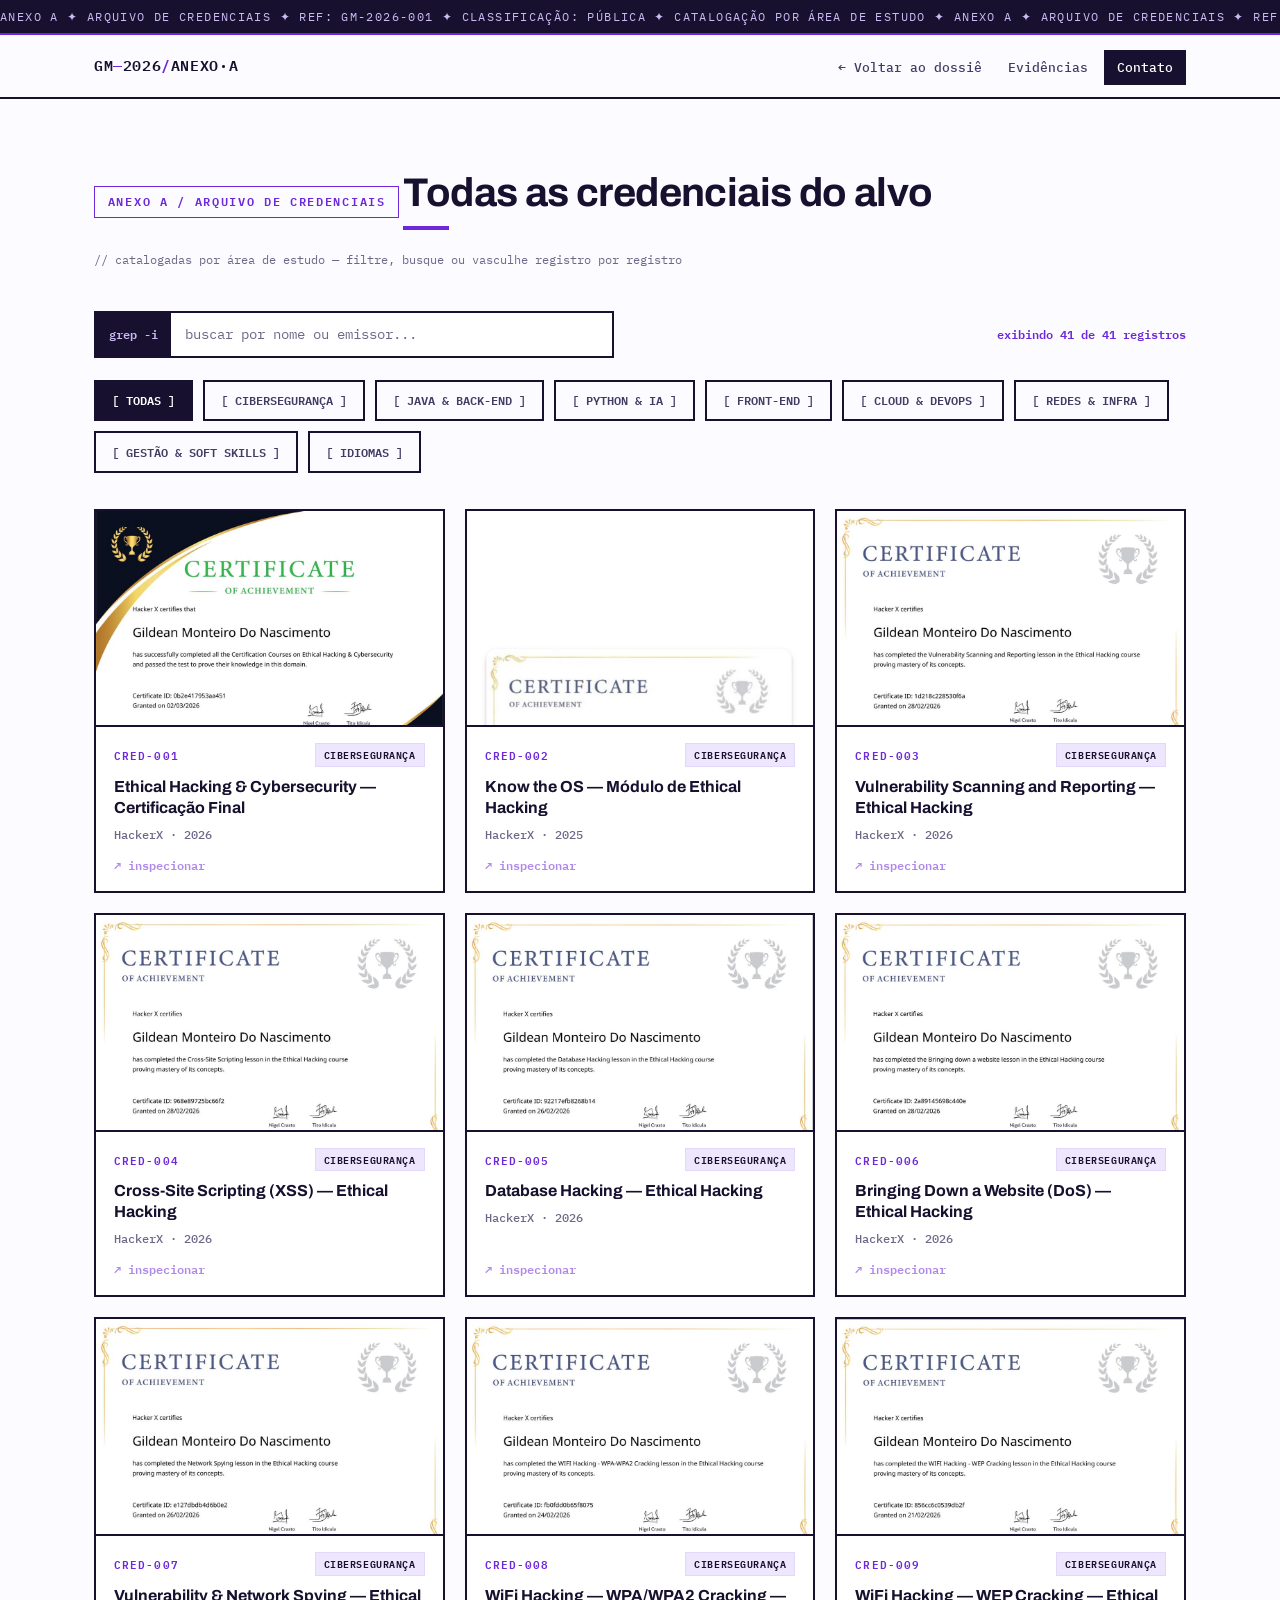
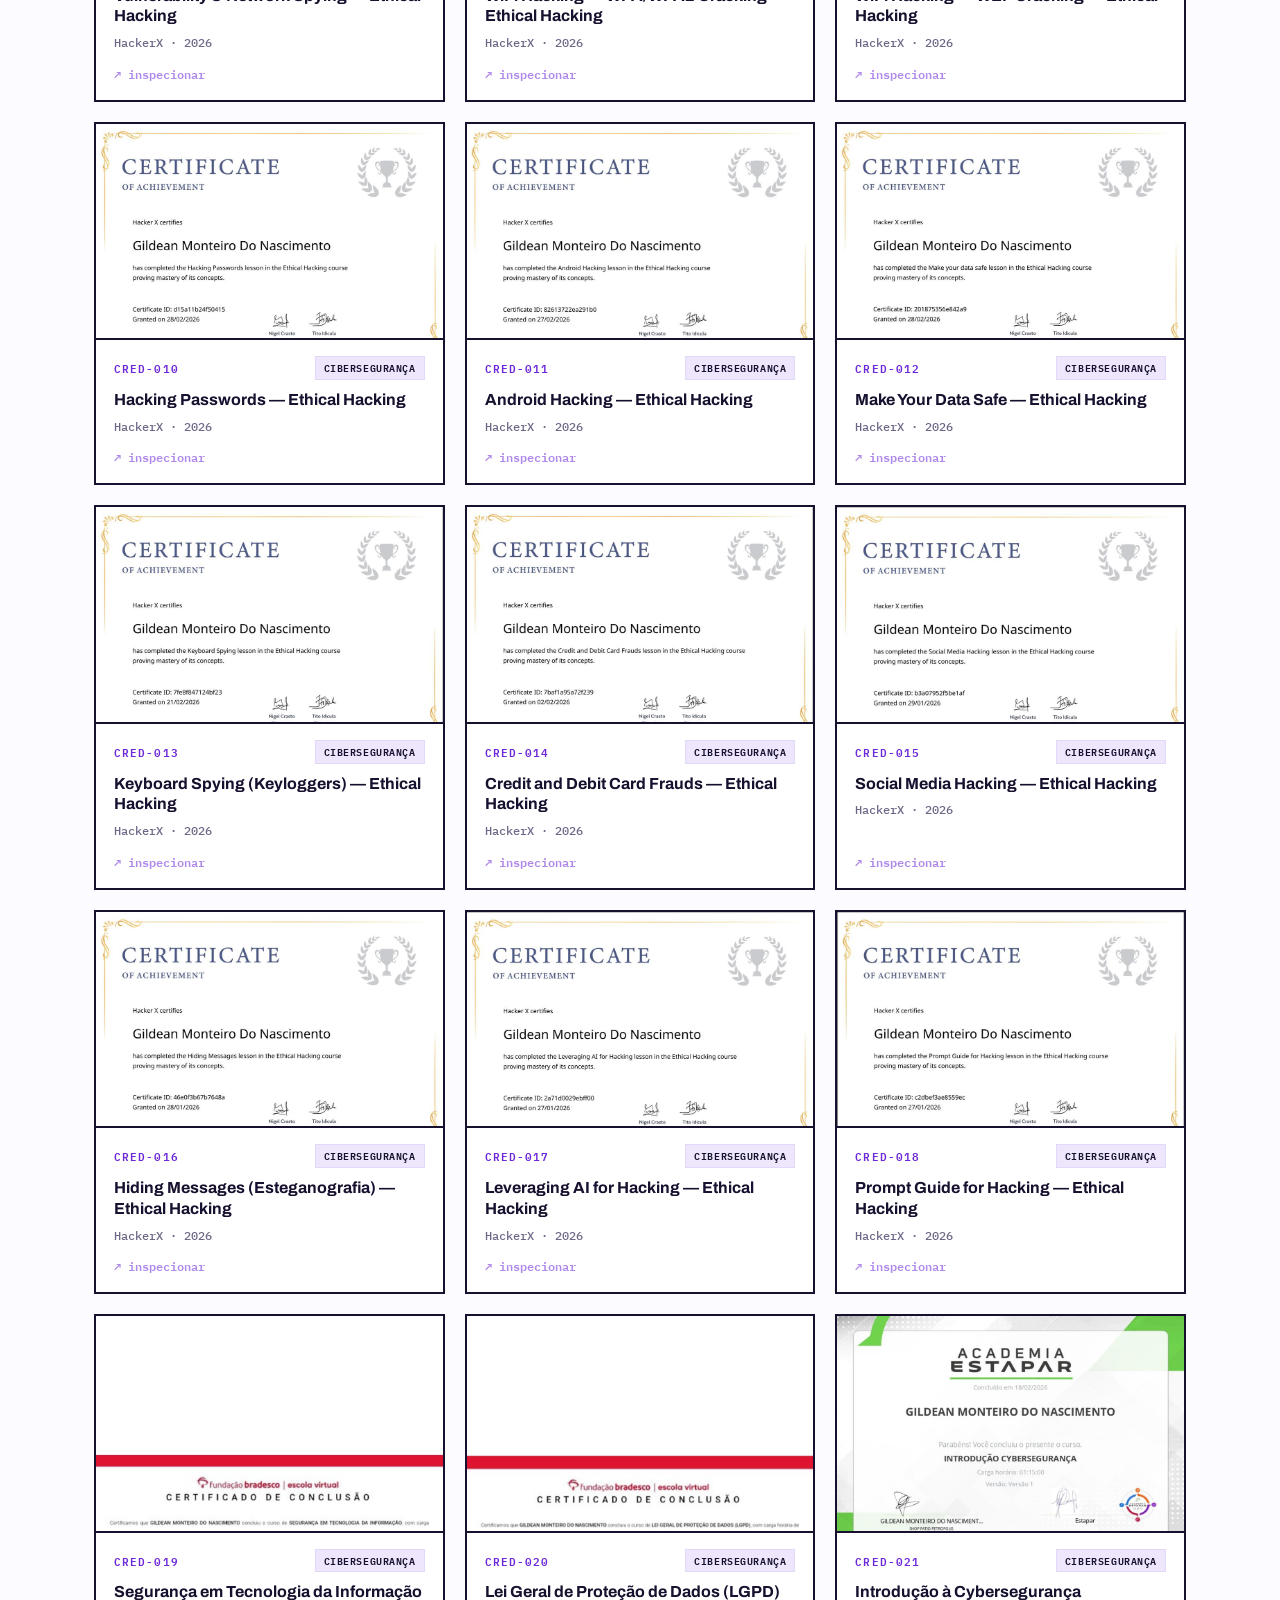
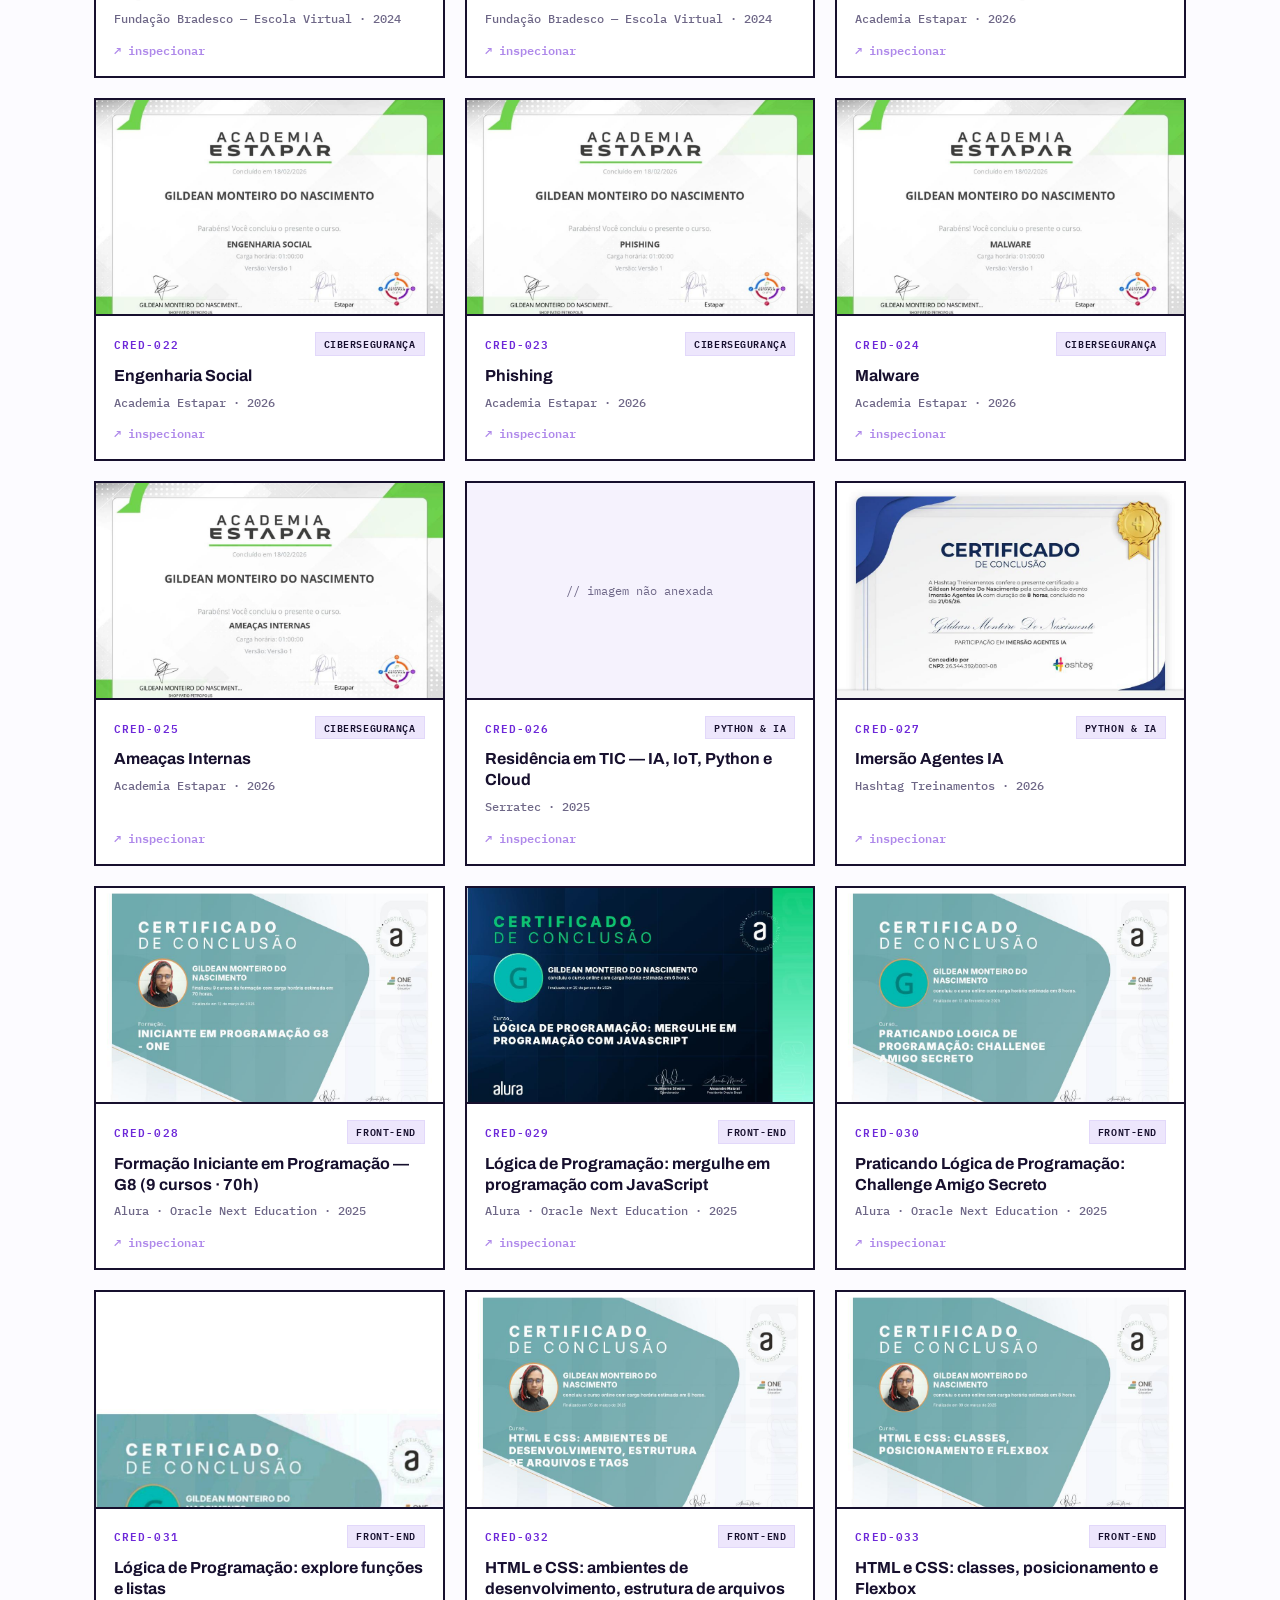
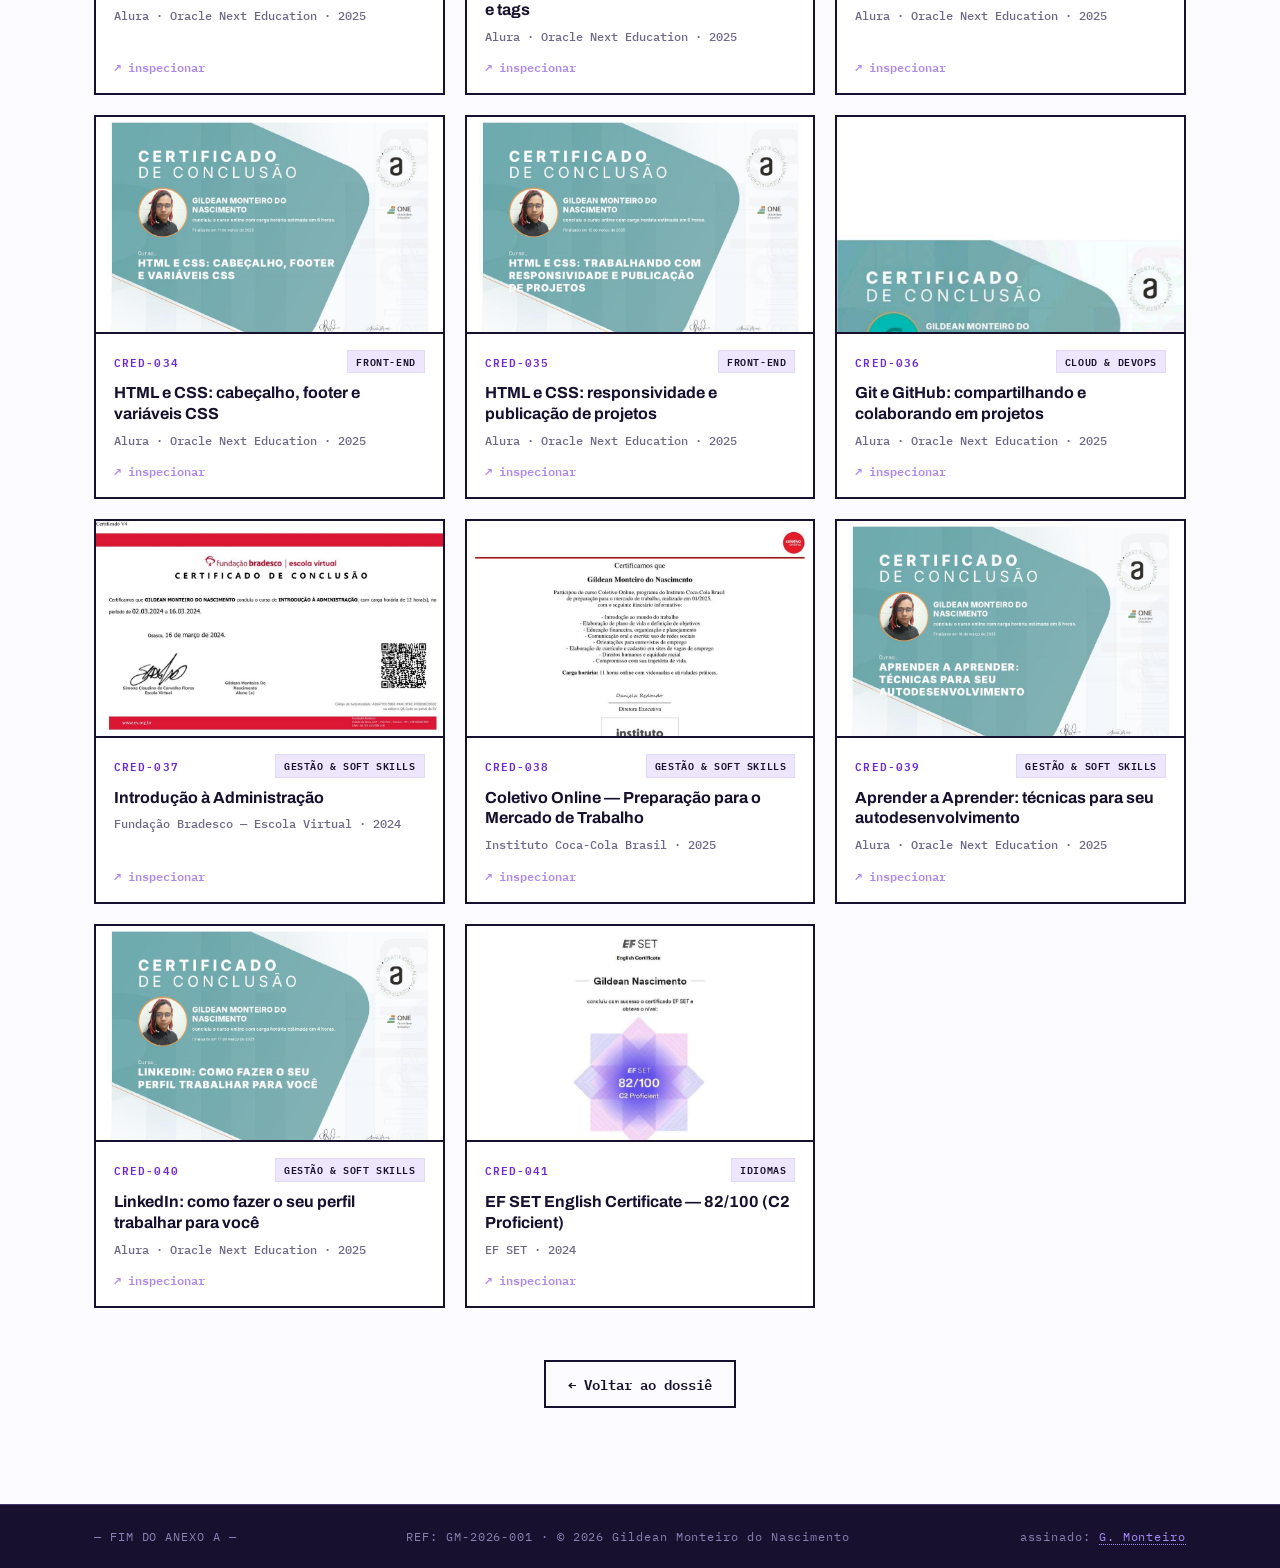
==== certificados.html @ 72737ec8 "feat: +16 certificados HackerX de Ethical Hacking com imagens" ====
<!DOCTYPE html>
<html lang="pt-BR">
<head>
<meta charset="UTF-8">
<meta name="viewport" content="width=device-width, initial-scale=1.0">
<title>Arquivo de Credenciais — Anexo A · Gildean Monteiro</title>
<meta name="description" content="Anexo A do dossiê GM-2026: arquivo completo de certificados de Gildean Monteiro, catalogados por área — Cibersegurança, Java, Python & IA, Front-end, Cloud e mais.">
<link rel="icon" href="data:image/svg+xml,%3Csvg xmlns='http://www.w3.org/2000/svg' viewBox='0 0 32 32'%3E%3Crect width='32' height='32' fill='%236D28D9'/%3E%3Ctext x='16' y='23' font-family='monospace' font-size='19' font-weight='bold' fill='white' text-anchor='middle'%3EG%3C/text%3E%3C/svg%3E">
<link rel="preconnect" href="https://fonts.googleapis.com">
<link rel="preconnect" href="https://fonts.gstatic.com" crossorigin>
<link href="https://fonts.googleapis.com/css2?family=Archivo+Black&family=Archivo:wght@500;600;700&family=IBM+Plex+Mono:wght@400;500;600&family=IBM+Plex+Sans:wght@400;500;600&display=swap" rel="stylesheet">
<link rel="stylesheet" href="css/styles.css">
</head>
<body>

<!-- faixa de classificação -->
<div class="faixa" aria-hidden="true">
  <div class="faixa-trilho">
    <span class="faixa-bloco">ANEXO A ✦ ARQUIVO DE CREDENCIAIS ✦ REF: GM-2026-001 ✦ CLASSIFICAÇÃO: PÚBLICA ✦ CATALOGAÇÃO POR ÁREA DE ESTUDO ✦&nbsp;</span>
    <span class="faixa-bloco">ANEXO A ✦ ARQUIVO DE CREDENCIAIS ✦ REF: GM-2026-001 ✦ CLASSIFICAÇÃO: PÚBLICA ✦ CATALOGAÇÃO POR ÁREA DE ESTUDO ✦&nbsp;</span>
  </div>
</div>

<!-- ============ NAV ============ -->
<nav class="nav">
  <div class="nav-inner">
    <a href="index.html" class="logo scramble-hover">GM<span>—</span>2026<span>/</span>ANEXO·A</a>
    <button class="hamburger" id="hamburger" aria-label="Abrir menu" aria-expanded="false">
      <span></span><span></span><span></span>
    </button>
    <ul class="nav-links" id="navLinks">
      <li><a href="index.html">← Voltar ao dossiê</a></li>
      <li><a href="index.html#evidencias">Evidências</a></li>
      <li><a href="index.html#contato" class="nav-cta">Contato</a></li>
    </ul>
  </div>
</nav>

<!-- ============ ANEXO A — ARQUIVO DE CREDENCIAIS ============ -->
<section class="arquivo" id="arquivo">
  <div class="container">
    <p class="secao-tag reveal">ANEXO A / ARQUIVO DE CREDENCIAIS</p>
    <h2 class="titulo reveal">Todas as credenciais do alvo</h2>
    <p class="cred-nota reveal">// catalogadas por área de estudo — filtre, busque ou vasculhe registro por registro</p>

    <div class="arquivo-toolbar reveal">
      <label class="busca" for="busca">
        <span>grep&nbsp;-i</span>
        <input id="busca" type="search" placeholder="buscar por nome ou emissor..." autocomplete="off">
      </label>
      <span class="arquivo-contagem" id="contagem">carregando registros…</span>
    </div>

    <div class="filtros filtros-areas reveal" id="filtrosArea" role="group" aria-label="Filtrar credenciais por área">
      <button class="farea ativa" data-area="todas">[ TODAS ]</button>
      <button class="farea" data-area="ciber">[ CIBERSEGURANÇA ]</button>
      <button class="farea" data-area="java">[ JAVA &amp; BACK-END ]</button>
      <button class="farea" data-area="python-ia">[ PYTHON &amp; IA ]</button>
      <button class="farea" data-area="front">[ FRONT-END ]</button>
      <button class="farea" data-area="cloud">[ CLOUD &amp; DEVOPS ]</button>
      <button class="farea" data-area="redes">[ REDES &amp; INFRA ]</button>
      <button class="farea" data-area="gestao">[ GESTÃO &amp; SOFT SKILLS ]</button>
      <button class="farea" data-area="idiomas">[ IDIOMAS ]</button>
    </div>

    <div class="acred-grid" id="arquivoGrid" aria-live="polite"></div>
    <p class="arquivo-vazio" id="arquivoVazio" hidden>// nenhum registro encontrado — ajuste o filtro ou a busca</p>
    <noscript><p class="arquivo-vazio">O arquivo de credenciais precisa de JavaScript habilitado para ser exibido. As credenciais em destaque estão na <a href="index.html#credenciais">página principal do dossiê</a>.</p></noscript>

    <div class="arquivo-rodape reveal">
      <a class="btn btn-troca" href="index.html#credenciais">
        <span class="rotulos"><span>← Voltar ao dossiê</span><span>fechar anexo A</span></span>
      </a>
    </div>
  </div>
</section>

<!-- ============ MODAL DE INSPEÇÃO ============ -->
<dialog id="modalCred" class="modal-cred" aria-labelledby="modalTitulo">
  <div class="modal-topo">
    <span><span id="modalNum">CRED-000</span> · <span id="modalArea">ÁREA</span></span>
    <button id="modalFechar" class="modal-fechar" aria-label="Fechar inspeção">[ X ]</button>
  </div>
  <div class="modal-img" id="modalImgWrap">
    <img id="modalImg" alt="" hidden>
    <p id="modalSemImg" class="modal-sem-img" hidden>// imagem original ainda não anexada ao dossiê</p>
  </div>
  <div class="modal-info">
    <h3 id="modalTitulo"></h3>
    <p class="modal-meta" id="modalMeta"></p>
    <p class="modal-detalhes" id="modalDetalhes"></p>
    <a id="modalLink" class="modal-verificar" href="#" target="_blank" rel="noopener" hidden>↗ verificar autenticidade na fonte</a>
  </div>
</dialog>

<!-- ============ FOOTER ============ -->
<footer>
  <div class="footer-inner">
    <span>— FIM DO ANEXO A —</span>
    <span>REF: GM-2026-001 · © 2026 Gildean Monteiro do Nascimento</span>
    <span>assinado: <a href="https://github.com/Everett-gi" target="_blank" rel="noopener">G. Monteiro</a></span>
  </div>
</footer>

<script src="js/main.js"></script>
<script src="js/certificados.js"></script>
</body>
</html>
---- css/styles.css ----
/* ============================================================
   DOSSIÊ GM-2026 — identidade visual (v2, com micro-interações)
   conceito: relatório de reconhecimento impresso
   paleta: papel branco + tinta roxa
   ============================================================ */

:root{
  --papel:#FCFBFF;
  --papel-2:#F5F2FD;
  --tinta:#17102E;          /* roxo-tinta quase preto */
  --texto:#443B63;
  --texto-suave:#6E6787;
  --roxo:#6D28D9;
  --roxo-vivo:#7C3AED;
  --roxo-claro:#A78BFA;
  --lilas:#EDE6FC;          /* marca-texto */
  --lilas-2:#E2D8FA;
  --verde:#16A34A;
  --borda:2px solid var(--tinta);
  --sombra:6px 6px 0 var(--roxo);
  --display:'Archivo Black',sans-serif;
  --titulo:'Archivo',sans-serif;
  --corpo:'IBM Plex Sans',sans-serif;
  --mono:'IBM Plex Mono',monospace;
}

*{margin:0;padding:0;box-sizing:border-box}
html{scroll-behavior:smooth}
@media (prefers-reduced-motion:reduce){
  html{scroll-behavior:auto}
  *,*::before,*::after{animation-duration:.001s!important;transition-duration:.001s!important}
}
body{
  background:var(--papel);
  color:var(--texto);
  font-family:var(--corpo);
  font-size:17px;
  line-height:1.65;
  -webkit-font-smoothing:antialiased;
}
::selection{background:var(--roxo);color:#fff}
a{color:var(--roxo);text-decoration:none}
h1,h2,h3{color:var(--tinta);line-height:1.12}
.container{max-width:1140px;margin:0 auto;padding:0 24px}
:focus-visible{outline:3px solid var(--roxo-vivo);outline-offset:3px}

/* somente leitores de tela */
.sr-only{
  position:absolute;width:1px;height:1px;
  padding:0;margin:-1px;overflow:hidden;
  clip:rect(0,0,0,0);white-space:nowrap;border:0;
}

/* cursor piscante (máquina de escrever e afins) */
@keyframes piscar{50%{opacity:0}}
.caret{
  display:inline-block;width:10px;height:1.05em;
  background:var(--roxo);margin-left:4px;
  vertical-align:text-bottom;
  animation:piscar 1s steps(1) infinite;
}

/* ---------- faixa de classificação (marquee) ---------- */
.faixa{
  background:var(--tinta);
  color:#CBBBF5;
  font-family:var(--mono);
  font-size:.72rem;
  letter-spacing:.12em;
  overflow:hidden;
  padding:7px 0;
  border-bottom:2px solid var(--roxo);
}
.faixa-trilho{display:flex;width:max-content;animation:rolar 32s linear infinite}
.faixa:hover .faixa-trilho{animation-play-state:paused}
.faixa-bloco{white-space:nowrap}
@keyframes rolar{to{transform:translateX(-50%)}}
@media (prefers-reduced-motion:reduce){.faixa-trilho{animation:none}}

/* ---------- nav ---------- */
.nav{
  position:sticky;top:0;z-index:50;
  background:rgba(252,251,255,.92);
  backdrop-filter:blur(10px);
  border-bottom:var(--borda);
}
.nav-inner{
  max-width:1140px;margin:0 auto;padding:0 24px;
  display:flex;align-items:center;justify-content:space-between;
  height:62px;
}
.logo{
  font-family:var(--mono);font-weight:600;font-size:.95rem;
  color:var(--tinta);letter-spacing:.04em;
}
.logo span{color:var(--roxo)}
.nav-links{display:flex;gap:4px;list-style:none;align-items:center}
.nav-links a{
  font-family:var(--mono);font-size:.8rem;font-weight:500;
  color:var(--texto);padding:.45rem .7rem;
  transition:background .15s,color .15s;
}
.nav-links a:hover{background:var(--lilas);color:var(--tinta)}
.nav-cta{
  background:var(--tinta);color:#fff!important;
  border:2px solid var(--tinta);
}
.nav-cta:hover{background:var(--roxo)!important;border-color:var(--roxo)}
.hamburger{
  display:none;background:none;border:2px solid var(--tinta);cursor:pointer;
  width:42px;height:42px;
}
.hamburger span{display:block;width:20px;height:2px;background:var(--tinta);margin:4px auto;transition:.25s}
.hamburger.aberto span:nth-child(1){transform:translateY(6px) rotate(45deg)}
.hamburger.aberto span:nth-child(2){opacity:0}
.hamburger.aberto span:nth-child(3){transform:translateY(-6px) rotate(-45deg)}
@media(max-width:900px){
  .hamburger{display:block}
  .nav-links{
    position:absolute;top:62px;left:0;right:0;
    background:var(--papel);
    flex-direction:column;gap:0;align-items:stretch;
    border-bottom:var(--borda);
    display:none;
  }
  .nav-links.aberto{display:flex}
  .nav-links a{display:block;padding:15px 24px;border-top:1px solid var(--lilas-2)}
  .nav-cta{border:none;margin:0}
}

/* ---------- dispositivos de seção ---------- */
.secao-tag{
  font-family:var(--mono);font-size:.75rem;font-weight:600;
  letter-spacing:.14em;color:var(--roxo);
  display:inline-block;
  border:1.5px solid var(--roxo);
  padding:.3rem .8rem;
  margin-bottom:1.4rem;
}
.titulo{
  font-family:var(--titulo);font-weight:700;
  font-size:clamp(1.8rem,3.6vw,2.5rem);
  letter-spacing:-.015em;
  margin-bottom:2.4rem;
  position:relative;
  padding-bottom:14px;
  display:inline-block;
}
.titulo::after{
  content:"";position:absolute;left:0;bottom:0;
  height:4px;width:46px;background:var(--roxo);
  transition:width .35s ease;
}
.titulo:hover::after{width:100%}
section{padding:92px 0}

/* marca-texto do analista */
.marca{
  background:linear-gradient(transparent 52%, var(--lilas) 52%);
  font-weight:600;color:var(--tinta);
  padding:0 2px;
}

/* pontilhado de ficha (dotted leaders) */
.pontos{
  flex:1;
  border-bottom:2px dotted var(--roxo-claro);
  margin:0 10px;
  transform:translateY(-5px);
  min-width:20px;
}

/* ---------- botões (com troca de rótulo no hover) ---------- */
.btn{
  display:inline-flex;align-items:center;gap:.5rem;
  font-family:var(--mono);font-weight:600;font-size:.88rem;
  padding:.8rem 1.4rem;
  border:var(--borda);
  color:var(--tinta);background:var(--papel);
  transition:transform .15s, box-shadow .15s, background .15s, color .15s;
}
.btn:hover{transform:translate(-3px,-3px);box-shadow:var(--sombra)}
.btn:active{transform:translate(0,0);box-shadow:none}
.btn-cheio{background:var(--tinta);color:#fff}
.btn-cheio:hover{background:var(--roxo);border-color:var(--roxo)}
.btn-troca .rotulos{
  display:flex;flex-direction:column;
  height:1.3em;overflow:hidden;
}
.rotulos span{
  display:block;line-height:1.3em;
  white-space:nowrap;text-align:center;
  transition:transform .28s cubic-bezier(.4,0,.2,1);
}
.btn-troca:hover .rotulos span,
.btn-troca:focus-visible .rotulos span{transform:translateY(-1.3em)}

/* ---------- SEÇÃO 01 · perfil ---------- */
.perfil{padding:84px 0 100px;position:relative;overflow:hidden}
.perfil::after{
  content:"GM-2026-001";
  position:absolute;right:-30px;bottom:-46px;
  font-family:var(--display);
  font-size:clamp(5rem,14vw,11rem);
  color:var(--lilas);
  letter-spacing:-.04em;
  pointer-events:none;
  user-select:none;
  z-index:0;
}
.perfil-grid{
  display:grid;grid-template-columns:1.08fr .92fr;gap:64px;
  align-items:center;position:relative;z-index:1;
}
.nome{
  font-family:var(--display);
  font-size:clamp(2.6rem,6.4vw,4.6rem);
  letter-spacing:-.01em;
  line-height:.98;
  margin-bottom:1.1rem;
}
.nome .scramble{color:var(--tinta)}
.nome .scramble:last-child{
  color:var(--papel);
  -webkit-text-stroke:2px var(--roxo);
  text-stroke:2px var(--roxo);
}
.funcao{
  font-family:var(--mono);font-size:.95rem;font-weight:500;
  color:var(--roxo);margin-bottom:1.5rem;letter-spacing:.02em;
  min-height:1.6em;
}
.tese{max-width:52ch;margin-bottom:2.2rem;font-size:1.05rem}
.perfil-acoes{display:flex;flex-wrap:wrap;gap:14px}

/* ficha do alvo */
.ficha-wrap{position:relative}
.ficha{
  background:#fff;
  border:var(--borda);
  box-shadow:var(--sombra);
}
.ficha-topo{
  font-family:var(--mono);font-size:.7rem;font-weight:600;
  letter-spacing:.12em;color:#fff;
  background:var(--tinta);
  padding:10px 18px;
}
.ficha-corpo{padding:22px 22px 14px;display:grid;gap:11px}
.meta{display:flex;align-items:baseline;font-size:.88rem}
.meta dt{
  font-family:var(--mono);font-size:.72rem;font-weight:600;
  letter-spacing:.08em;color:var(--texto-suave);
  white-space:nowrap;
}
.meta dd{color:var(--tinta);font-weight:500;text-align:right}
.meta dd::after{
  content:attr(data-extra);
  font-family:var(--mono);font-size:.72rem;font-weight:600;
  color:var(--roxo);
  opacity:0;transition:opacity .25s;
}
.meta:hover dd::after{opacity:1}
.status-ativo{color:var(--verde)!important;display:inline-flex;align-items:center;gap:.45rem}
.status-ativo i{
  width:9px;height:9px;border-radius:50%;background:var(--verde);
  box-shadow:0 0 0 0 rgba(22,163,74,.5);
  animation:pulso 2s infinite;
}
@keyframes pulso{
  0%{box-shadow:0 0 0 0 rgba(22,163,74,.5)}
  70%{box-shadow:0 0 0 8px rgba(22,163,74,0)}
  100%{box-shadow:0 0 0 0 rgba(22,163,74,0)}
}
.ficha-rodape{
  font-family:var(--mono);font-size:.7rem;color:var(--texto-suave);
  padding:0 22px 16px;
}

/* tarja de redação */
.redacao{
  font-family:var(--mono);font-size:.8rem;
  background:var(--tinta);color:var(--tinta);
  border:none;cursor:pointer;
  padding:.1rem .35rem;
  letter-spacing:-.06em;
  transition:background .2s,color .2s;
}
.redacao:hover{background:var(--roxo)}
.redacao.revelada{
  background:var(--lilas);color:var(--tinta);
  letter-spacing:0;font-weight:600;
}

/* carimbo (com entrada de "carimbada") */
.carimbo{
  position:absolute;top:-34px;right:-14px;z-index:2;
  transform:rotate(-8deg);
  border:3px solid var(--roxo);
  outline:2px solid var(--roxo);
  outline-offset:3px;
  color:var(--roxo);
  padding:.55rem 1.1rem .45rem;
  text-align:center;
  background:rgba(252,251,255,.7);
  mix-blend-mode:multiply;
  pointer-events:none;
  animation:carimbada .45s cubic-bezier(.2,1.6,.4,1) 1.6s backwards;
}
@keyframes carimbada{
  from{transform:rotate(-8deg) scale(2.4);opacity:0}
  to{transform:rotate(-8deg) scale(1);opacity:1}
}
.carimbo span{
  font-family:var(--display);font-size:1.05rem;letter-spacing:.06em;display:block;
}
.carimbo small{
  font-family:var(--mono);font-size:.6rem;letter-spacing:.14em;font-weight:600;
}
@media(max-width:980px){
  .perfil-grid{grid-template-columns:1fr;gap:56px}
  .ficha-wrap{max-width:560px}
  .carimbo{right:6px}
}

/* ---------- SEÇÃO 02 · resumo ---------- */
.resumo{background:var(--papel-2);border-top:var(--borda);border-bottom:var(--borda)}
.resumo-grid{display:grid;grid-template-columns:1.15fr .85fr;gap:64px;align-items:start}
.resumo-texto p{margin-bottom:1.15rem}
.veredito{
  font-family:var(--mono);font-weight:600;font-size:.85rem;
  letter-spacing:.1em;color:var(--roxo);
  border-left:4px solid var(--roxo);
  padding-left:14px;
  margin-top:1.6rem;
}
.indicadores{display:grid;grid-template-columns:1fr 1fr;gap:0;border:var(--borda);box-shadow:var(--sombra);background:#fff}
.indicador{
  padding:26px 22px;
  border-right:1.5px solid var(--lilas-2);
  border-bottom:1.5px solid var(--lilas-2);
  transition:background .2s;
}
.indicador:hover{background:var(--lilas)}
.indicador:nth-child(2n){border-right:none}
.indicador:nth-child(n+3){border-bottom:none}
.indicador b{
  font-family:var(--display);font-size:2.1rem;color:var(--roxo);
  display:block;line-height:1;margin-bottom:.5rem;
  font-variant-numeric:tabular-nums;
}
.indicador span{font-size:.82rem;color:var(--texto-suave);line-height:1.5;display:block}
@media(max-width:900px){.resumo-grid{grid-template-columns:1fr;gap:44px}}

/* ---------- SEÇÃO 03 · capacidades (tabela + equalizador) ---------- */
.tabela-cap{border:var(--borda);background:#fff;box-shadow:var(--sombra)}
.cap-linha{
  display:grid;
  grid-template-columns:92px 210px 1fr 130px;
  gap:18px;align-items:center;
  padding:18px 22px;
  border-top:1.5px solid var(--lilas-2);
  transition:background .15s;
}
.cap-linha:hover{background:var(--lilas)}
.cap-cabecalho{
  border-top:none;
  background:var(--tinta);
  font-family:var(--mono);font-size:.7rem;font-weight:600;
  letter-spacing:.12em;color:#CBBBF5;
  padding:12px 22px;
}
.cap-cabecalho:hover{background:var(--tinta)}
.cap-id{font-family:var(--mono);font-size:.78rem;font-weight:600;color:var(--roxo)}
.cap-linha:hover .cap-id::after{
  content:" ▮";
  animation:piscar .7s steps(1) infinite;
}
.cap-nome{font-family:var(--titulo);font-weight:700;color:var(--tinta);font-size:1rem}
.cap-det{font-size:.87rem;color:var(--texto-suave);line-height:1.5}
.cap-nivel{display:flex;gap:4px;justify-content:flex-end}
.cap-nivel i{width:16px;height:9px;background:var(--lilas-2);transform-origin:center}
.cap-nivel i.on{background:var(--roxo)}
/* efeito equalizador: as barras acesas dançam quando a linha recebe hover */
.cap-linha:hover .cap-nivel i.on{animation:sinal .75s ease-in-out infinite}
.cap-linha:hover .cap-nivel i:nth-child(1){animation-delay:0s}
.cap-linha:hover .cap-nivel i:nth-child(2){animation-delay:.09s}
.cap-linha:hover .cap-nivel i:nth-child(3){animation-delay:.18s}
.cap-linha:hover .cap-nivel i:nth-child(4){animation-delay:.27s}
.cap-linha:hover .cap-nivel i:nth-child(5){animation-delay:.36s}
@keyframes sinal{
  0%,100%{transform:scaleY(1)}
  50%{transform:scaleY(2);background:var(--roxo-vivo)}
}
@media(max-width:860px){
  .cap-linha{grid-template-columns:1fr;gap:8px;padding:18px 20px}
  .cap-cabecalho{display:none}
  .cap-nivel{justify-content:flex-start;margin-top:2px}
}

/* ---------- SEÇÃO 05 · evidências ---------- */
.evidencias{background:var(--papel-2);border-top:var(--borda);border-bottom:var(--borda)}
.ev-grid{display:grid;grid-template-columns:repeat(2,1fr);gap:28px}
.ev{
  background:#fff;
  border:var(--borda);
  display:flex;flex-direction:column;
  position:relative;
  transition:transform .15s, box-shadow .15s;
}
.ev:hover{transform:translate(-3px,-3px);box-shadow:var(--sombra)}
.ev-topo{
  display:flex;align-items:center;justify-content:space-between;gap:12px;
  background:var(--tinta);color:#CBBBF5;
  font-family:var(--mono);font-size:.72rem;font-weight:500;
  letter-spacing:.06em;
  padding:10px 18px;
}
/* selo que "carimba" o card no hover */
.ev-selo{
  position:absolute;top:54px;right:16px;z-index:2;
  font-family:var(--mono);font-size:.68rem;font-weight:600;letter-spacing:.14em;
  color:var(--roxo);border:2px solid var(--roxo);
  padding:.28rem .6rem;
  background:rgba(252,251,255,.75);
  mix-blend-mode:multiply;
  transform:rotate(6deg) scale(1.9);opacity:0;
  transition:transform .22s cubic-bezier(.2,1.6,.4,1), opacity .18s;
  pointer-events:none;
}
.ev:hover .ev-selo{transform:rotate(6deg) scale(1);opacity:1}
.tag{
  font-family:var(--mono);font-size:.62rem;font-weight:600;letter-spacing:.08em;
  padding:.2rem .55rem;white-space:nowrap;
}
.tag-prod{background:var(--verde);color:#fff}
.tag-dev{background:#EAB308;color:var(--tinta)}
.tag-plan{background:var(--roxo-claro);color:var(--tinta)}
.tag-done{background:var(--lilas-2);color:var(--tinta)}
.ev-corpo{padding:24px 24px 26px;display:flex;flex-direction:column;flex:1}
.ev h3{font-family:var(--titulo);font-weight:700;font-size:1.18rem;margin-bottom:.6rem}
.ev p{font-size:.91rem;color:var(--texto-suave);line-height:1.6;flex:1}
.ev-stack{
  list-style:none;display:flex;flex-wrap:wrap;gap:7px;
  margin:16px 0 18px;
}
.ev-stack li{
  font-family:var(--mono);font-size:.7rem;font-weight:500;
  border:1.5px solid var(--lilas-2);color:var(--texto);
  padding:.22rem .55rem;
  transition:border-color .15s, background .15s;
}
.ev-stack li:hover{border-color:var(--roxo);background:var(--lilas)}
.ev-links{display:flex;gap:18px;flex-wrap:wrap}
.ev-links a{
  font-family:var(--mono);font-size:.83rem;font-weight:600;
  border-bottom:2px solid var(--roxo);
  padding-bottom:1px;
}
.ev-links a:hover{background:var(--lilas)}
.ev-links .privado{
  font-family:var(--mono);font-size:.78rem;color:var(--texto-suave);
}
@media(max-width:820px){.ev-grid{grid-template-columns:1fr}}

/* ---------- SEÇÃO 04 · credenciais ---------- */
.cred-nota{
  font-family:var(--mono);font-size:.78rem;color:var(--texto-suave);
  margin:-1.2rem 0 2.6rem;display:block;
}
.cred-grid{
  display:grid;
  grid-template-columns:repeat(auto-fill,minmax(300px,1fr));
  gap:26px;
}
.cred{
  background:#fff;
  border:var(--borda);
  padding:24px 24px 20px;
  position:relative;overflow:hidden;
  display:flex;flex-direction:column;
  transition:transform .15s, box-shadow .15s;
}
.cred:hover{transform:translate(-3px,-3px);box-shadow:var(--sombra)}
/* brilho "holográfico" que varre o card no hover */
.cred::after{
  content:"";
  position:absolute;top:0;left:-80%;
  width:45%;height:100%;
  background:linear-gradient(105deg,transparent,rgba(124,58,237,.15),transparent);
  transform:skewX(-18deg);
  transition:left .55s ease;
  pointer-events:none;
}
.cred:hover::after{left:135%}
.cred-cabecalho{
  display:flex;align-items:center;gap:10px;
  font-family:var(--mono);font-size:.7rem;font-weight:600;
  letter-spacing:.12em;color:var(--roxo);
  margin-bottom:14px;
}
/* selo circular que gira ao inspecionar */
.cred-selo{
  position:absolute;top:16px;right:16px;
  width:46px;height:46px;border-radius:50%;
  border:2.5px solid var(--roxo);
  outline:1.5px solid var(--roxo);
  outline-offset:3px;
  display:flex;align-items:center;justify-content:center;
  font-family:var(--display);font-size:1.15rem;color:var(--roxo);
  background:rgba(252,251,255,.8);
  mix-blend-mode:multiply;
  transition:transform .6s cubic-bezier(.4,0,.2,1);
}
.cred:hover .cred-selo{transform:rotate(360deg)}
.cred h3{
  font-family:var(--titulo);font-weight:700;font-size:1.15rem;
  margin-bottom:.2rem;padding-right:60px;
}
.cred-emissor{
  font-family:var(--mono);font-size:.8rem;font-weight:600;
  color:var(--texto-suave);margin-bottom:.8rem;
}
.cred-desc{font-size:.89rem;color:var(--texto-suave);line-height:1.55;flex:1}
.cred-rodape{
  display:flex;justify-content:space-between;align-items:center;
  gap:12px;flex-wrap:wrap;
  margin-top:18px;padding-top:14px;
  border-top:1.5px dashed var(--lilas-2);
}
.cred-data{font-family:var(--mono);font-size:.74rem;font-weight:600;color:var(--roxo)}
.cred-rodape a{
  font-family:var(--mono);font-size:.8rem;font-weight:600;
  border-bottom:2px solid var(--roxo);padding-bottom:1px;
}
.cred-rodape a:hover{background:var(--lilas)}
/* slot vazio: próxima credencial */
.cred-slot{
  border-style:dashed;
  background:transparent;
  align-items:center;justify-content:center;text-align:center;
  min-height:240px;gap:8px;
}
.cred-slot:hover{transform:none;box-shadow:none}
.cred-slot::after{display:none}
.cred-slot .cred-cabecalho{color:var(--texto-suave)}
.cred-aguarde{font-family:var(--mono);font-size:.88rem;color:var(--texto)}
.cred-slot-sub{font-family:var(--mono);font-size:.72rem;color:var(--texto-suave)}
.cred-slot-btn{margin-top:14px}

/* ---------- SEÇÃO 06 · registro de atividade ---------- */
.filtros{display:flex;gap:14px;margin-bottom:44px;flex-wrap:wrap}
.filtro{
  font-family:var(--mono);font-weight:600;font-size:.85rem;
  padding:.65rem 1.2rem;cursor:pointer;
  background:var(--papel);border:var(--borda);color:var(--texto);
  transition:.15s;
}
.filtro:hover{background:var(--lilas)}
.filtro.ativa{background:var(--tinta);color:#fff}
.log{display:none}
.log.ativa{display:block}
.log-item{
  display:grid;grid-template-columns:200px 1fr;gap:28px;
  padding:26px 0;
  border-top:1.5px solid var(--lilas-2);
  transition:background .15s;
}
.log-item:hover{background:rgba(237,230,252,.4)}
.log-item:first-child{border-top:var(--borda)}
.log-item:last-child{border-bottom:var(--borda)}
/* data que vira duração no hover */
.log-data{
  font-family:var(--mono);font-size:.8rem;font-weight:600;
  color:var(--roxo);padding-top:3px;
  height:1.6em;overflow:hidden;
}
.log-data span{
  display:block;line-height:1.6em;white-space:nowrap;
  transition:transform .28s cubic-bezier(.4,0,.2,1);
}
.log-data span:last-child{color:var(--texto-suave);font-weight:500}
.log-item:hover .log-data span{transform:translateY(-1.6em)}
.log-info h3{font-family:var(--titulo);font-weight:700;font-size:1.08rem;margin-bottom:.4rem}
.log-info h3 em{font-style:normal;font-weight:500;color:var(--texto-suave);font-size:.9rem}
.log-info p{font-size:.91rem;color:var(--texto-suave)}
@media(max-width:720px){
  .log-item{grid-template-columns:1fr;gap:8px}
}

/* ---------- SEÇÃO 07 · contato ---------- */
.contato{
  background:var(--tinta);
  color:#B9ACDD;
}
.contato .secao-tag{color:var(--roxo-claro);border-color:var(--roxo-claro)}
.contato .titulo{color:#fff}
.contato .titulo::after{background:var(--roxo-claro)}
.contato-grid{display:grid;grid-template-columns:1fr 1.05fr;gap:64px;align-items:start}
.contato-txt{margin-bottom:2rem;max-width:44ch}
.btn-whats{
  background:var(--verde);color:#fff;border-color:var(--verde);
}
.btn-whats:hover{background:#15803D;border-color:#15803D;box-shadow:6px 6px 0 rgba(255,255,255,.25)}
.canais{list-style:none;display:grid;gap:4px;padding-top:12px}
.canais a{
  display:flex;align-items:baseline;
  font-size:.95rem;color:#EDE6FC;
  padding:16px 4px;
  border-bottom:1.5px dashed rgba(167,139,250,.35);
  transition:background .15s,padding .15s;
}
.canais a::after{
  content:"↗";
  margin-left:12px;color:var(--roxo-claro);
  opacity:0;transform:translateX(-6px);
  transition:opacity .2s,transform .2s;
}
.canais a:hover{background:rgba(124,58,237,.18);padding-left:12px}
.canais a:hover::after{opacity:1;transform:none}
.canais b{
  font-family:var(--mono);font-size:.72rem;font-weight:600;
  letter-spacing:.12em;color:var(--roxo-claro);
}
.canais .pontos{border-color:rgba(167,139,250,.4)}

/* ---------- PÁGINA ANEXO A · arquivo de credenciais ---------- */
.arquivo{padding:72px 0 96px;min-height:60vh}
.arquivo-toolbar{
  display:flex;align-items:center;justify-content:space-between;
  gap:18px;flex-wrap:wrap;
  margin-bottom:22px;
}
.busca{
  display:flex;align-items:center;gap:0;
  border:var(--borda);background:#fff;
  flex:1;min-width:260px;max-width:520px;
}
.busca span{
  font-family:var(--mono);font-size:.78rem;font-weight:600;
  color:#CBBBF5;background:var(--tinta);
  padding:.68rem .8rem;white-space:nowrap;
}
.busca input{
  font-family:var(--mono);font-size:.85rem;color:var(--tinta);
  border:none;outline:none;background:transparent;
  flex:1;padding:.68rem .9rem;min-width:0;
}
.busca input::placeholder{color:var(--texto-suave)}
.busca:focus-within{box-shadow:4px 4px 0 var(--roxo)}
.arquivo-contagem{
  font-family:var(--mono);font-size:.76rem;font-weight:600;
  color:var(--roxo);white-space:nowrap;
}
.filtros-areas{gap:10px;margin-bottom:36px}
.farea{
  font-family:var(--mono);font-weight:600;font-size:.78rem;
  padding:.55rem 1rem;cursor:pointer;
  background:var(--papel);border:var(--borda);color:var(--texto);
  transition:.15s;
}
.farea:hover{background:var(--lilas)}
.farea.ativa{background:var(--tinta);color:#fff}
.acred-grid{
  display:grid;
  grid-template-columns:repeat(auto-fill,minmax(262px,1fr));
  gap:20px;
}
.acred{
  background:#fff;border:var(--borda);
  padding:0;
  position:relative;overflow:hidden;
  display:flex;flex-direction:column;
  cursor:pointer;
  transition:transform .15s, box-shadow .15s;
  animation:surgir .38s ease both;
}
/* miniatura do certificado original */
.acred-thumb{
  aspect-ratio:16/10;
  overflow:hidden;
  border-bottom:2px solid var(--tinta);
  background:var(--papel-2);
  margin:0;
}
.acred-thumb img{
  width:100%;height:100%;
  object-fit:cover;object-position:top center;
  transition:transform .35s ease;
  display:block;
}
.acred:hover .acred-thumb img{transform:scale(1.05)}
.acred-thumb.sem-img{
  display:flex;align-items:center;justify-content:center;
  font-family:var(--mono);font-size:.74rem;color:var(--texto-suave);
}
.acred-corpo{
  padding:16px 18px;
  display:flex;flex-direction:column;gap:6px;flex:1;
}
.acred-ver{
  font-family:var(--mono);font-size:.72rem;font-weight:600;
  color:var(--roxo);margin-top:6px;
  opacity:.55;transition:opacity .15s;
  align-self:flex-start;
}
.acred:hover .acred-ver,
.acred:focus-visible .acred-ver{opacity:1}
@keyframes surgir{
  from{opacity:0;transform:translateY(14px)}
  to{opacity:1;transform:none}
}
.acred:hover{transform:translate(-3px,-3px);box-shadow:var(--sombra)}
.acred::after{
  content:"";position:absolute;top:0;left:-80%;
  width:45%;height:100%;
  background:linear-gradient(105deg,transparent,rgba(124,58,237,.14),transparent);
  transform:skewX(-18deg);
  transition:left .5s ease;pointer-events:none;
}
.acred:hover::after{left:135%}
.acred-topo{
  display:flex;align-items:center;justify-content:space-between;gap:8px;
  margin-bottom:4px;
}
.acred-num{
  font-family:var(--mono);font-size:.68rem;font-weight:600;
  letter-spacing:.1em;color:var(--roxo);
}
.acred-area{
  font-family:var(--mono);font-size:.6rem;font-weight:600;letter-spacing:.06em;
  background:var(--lilas);color:var(--tinta);
  border:1.5px solid var(--lilas-2);
  padding:.18rem .5rem;white-space:nowrap;
}
.acred h3{
  font-family:var(--titulo);font-weight:700;font-size:1rem;
  line-height:1.3;
}
.acred-emissor{
  font-family:var(--mono);font-size:.74rem;font-weight:500;
  color:var(--texto-suave);flex:1;
}
.acred-link{
  font-family:var(--mono);font-size:.76rem;font-weight:600;
  border-bottom:2px solid var(--roxo);padding-bottom:1px;
  align-self:flex-start;margin-top:4px;
}
.acred-link:hover{background:var(--lilas)}
.arquivo-vazio{
  font-family:var(--mono);font-size:.85rem;color:var(--texto-suave);
  border:2px dashed var(--lilas-2);
  padding:34px 22px;text-align:center;
  margin-top:8px;
}
.arquivo-vazio a{border-bottom:2px solid var(--roxo)}
.arquivo-rodape{margin-top:52px;display:flex;justify-content:center}
@media(max-width:640px){
  .arquivo-toolbar{flex-direction:column;align-items:stretch}
  .arquivo-contagem{text-align:right}
}

/* ---------- modal de inspeção do certificado ---------- */
.modal-cred{
  border:var(--borda);
  box-shadow:10px 10px 0 var(--roxo);
  padding:0;
  width:min(820px,94vw);
  background:var(--papel);
  color:var(--texto);
}
.modal-cred::backdrop{
  background:rgba(23,16,46,.6);
  backdrop-filter:blur(3px);
}
.modal-cred[open]{animation:surgir .22s ease}
.modal-topo{
  display:flex;align-items:center;justify-content:space-between;gap:12px;
  background:var(--tinta);color:#CBBBF5;
  font-family:var(--mono);font-size:.74rem;font-weight:600;
  letter-spacing:.1em;
  padding:10px 12px 10px 18px;
}
.modal-fechar{
  font-family:var(--mono);font-size:.78rem;font-weight:700;
  background:none;border:1.5px solid #CBBBF5;color:#CBBBF5;
  padding:.3rem .6rem;cursor:pointer;
  transition:.15s;
}
.modal-fechar:hover{background:var(--roxo);border-color:var(--roxo);color:#fff}
.modal-img{
  background:var(--papel-2);
  border-bottom:2px solid var(--tinta);
  display:flex;align-items:center;justify-content:center;
  min-height:120px;max-height:58vh;overflow:auto;
}
.modal-img img{
  max-width:100%;max-height:58vh;
  object-fit:contain;display:block;
}
.modal-sem-img{
  font-family:var(--mono);font-size:.8rem;color:var(--texto-suave);
  padding:40px 20px;
}
.modal-info{padding:22px 26px 26px}
.modal-info h3{
  font-family:var(--titulo);font-weight:700;font-size:1.25rem;
  margin-bottom:.4rem;
}
.modal-meta{
  font-family:var(--mono);font-size:.78rem;font-weight:600;
  color:var(--roxo);margin-bottom:1rem;
}
.modal-detalhes{font-size:.94rem;line-height:1.65}
.modal-verificar{
  display:inline-block;margin-top:16px;
  font-family:var(--mono);font-size:.83rem;font-weight:600;
  border-bottom:2px solid var(--roxo);padding-bottom:1px;
}
.modal-verificar:hover{background:var(--lilas)}

/* ---------- footer ---------- */
footer{
  background:var(--tinta);
  border-top:1.5px solid rgba(167,139,250,.3);
  padding:22px 0;
}
.footer-inner{
  max-width:1140px;margin:0 auto;padding:0 24px;
  display:flex;justify-content:space-between;align-items:center;gap:14px;flex-wrap:wrap;
  font-family:var(--mono);font-size:.72rem;letter-spacing:.08em;
  color:#8B80B3;
}
.footer-inner a{color:var(--roxo-claro);border-bottom:1px dotted var(--roxo-claro)}

/* ---------- reveal on scroll ---------- */
.reveal{opacity:0;transform:translateY(18px);transition:opacity .55s ease, transform .55s ease}
.reveal.visivel{opacity:1;transform:none}
@media (prefers-reduced-motion:reduce){.reveal{opacity:1;transform:none}}
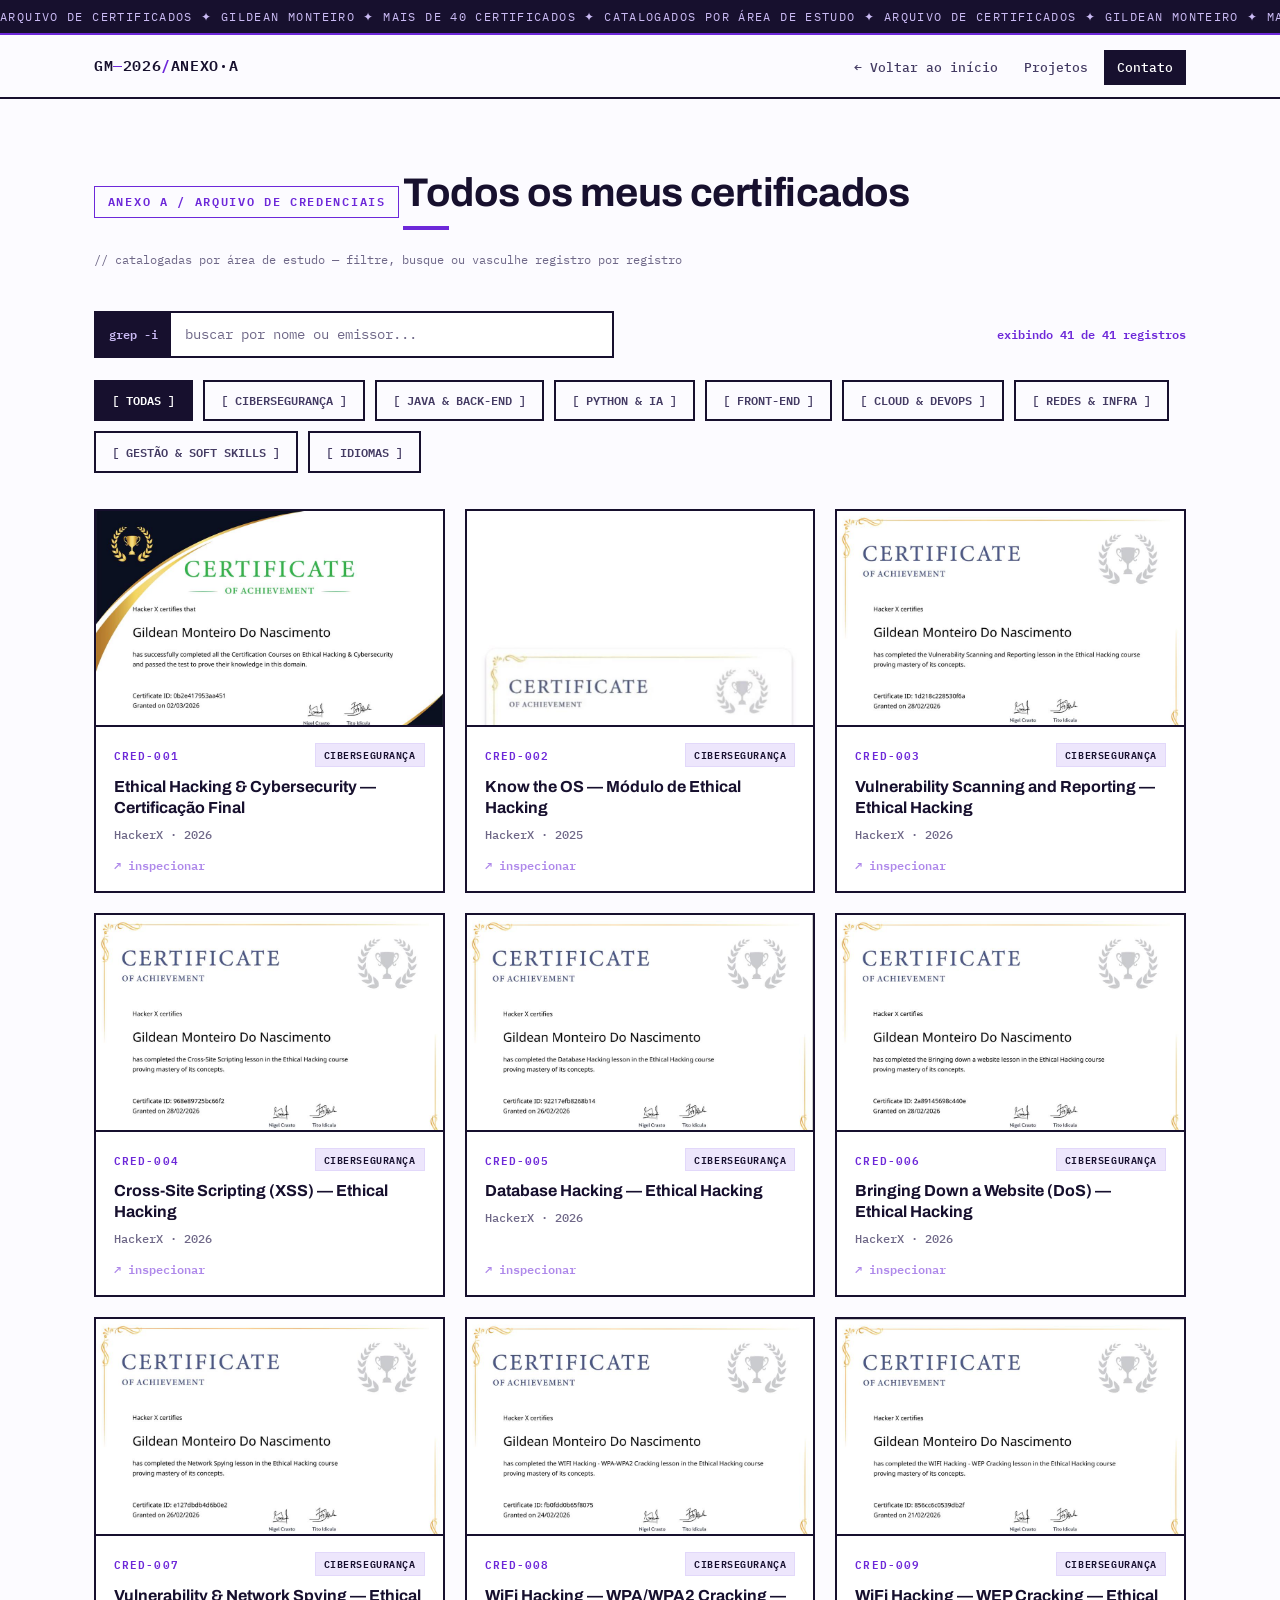
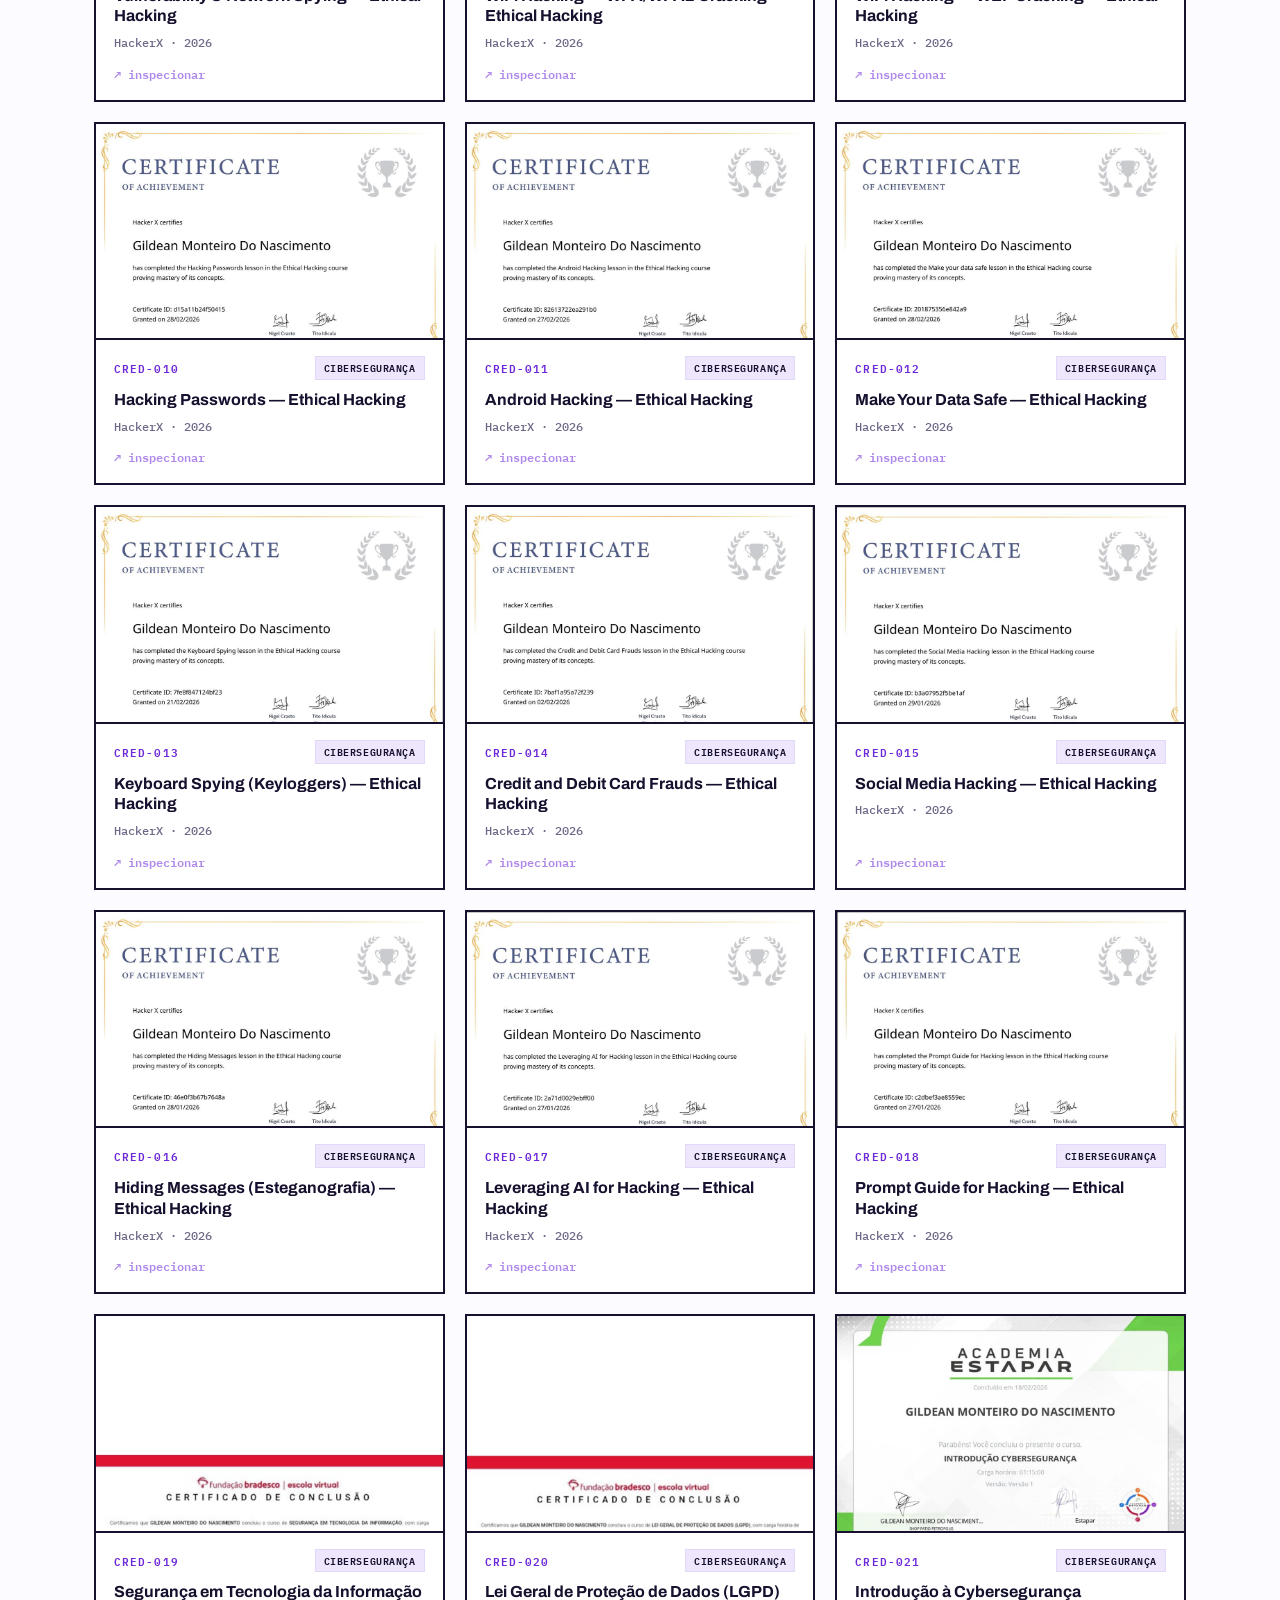
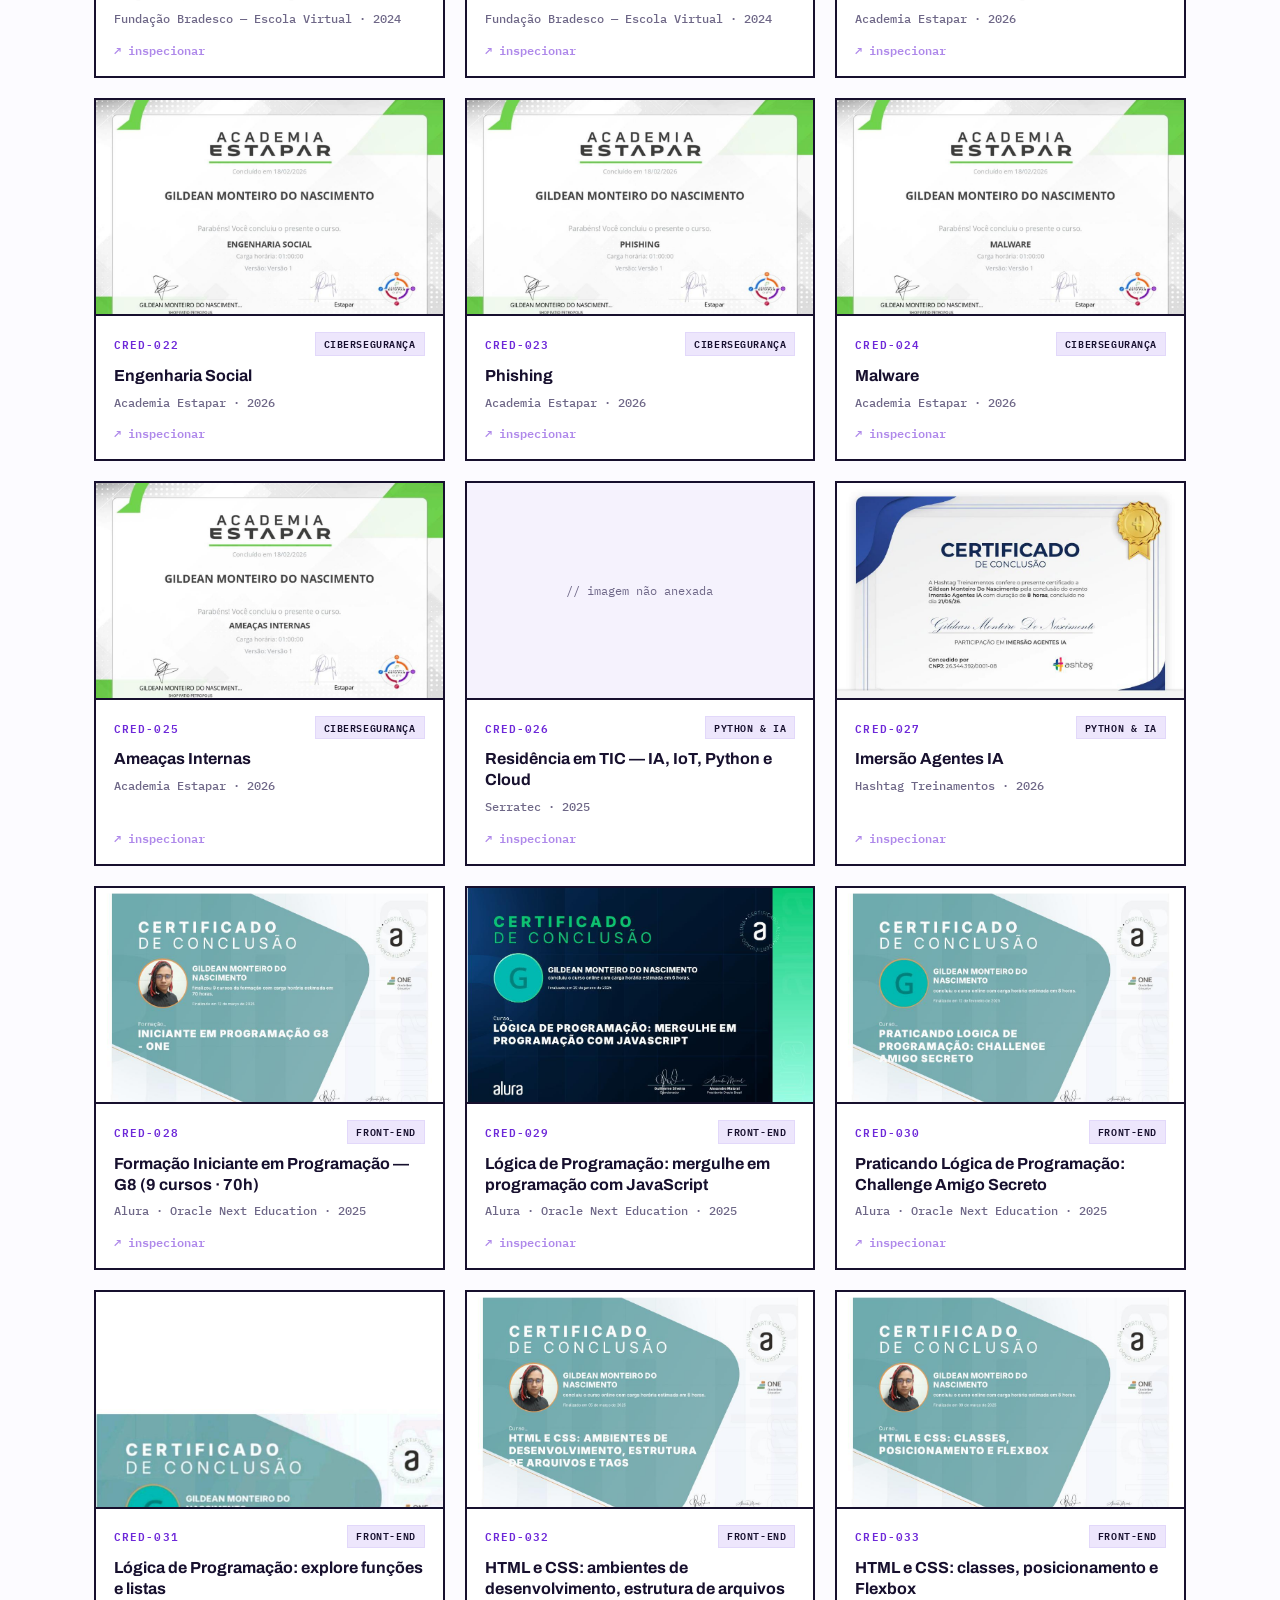
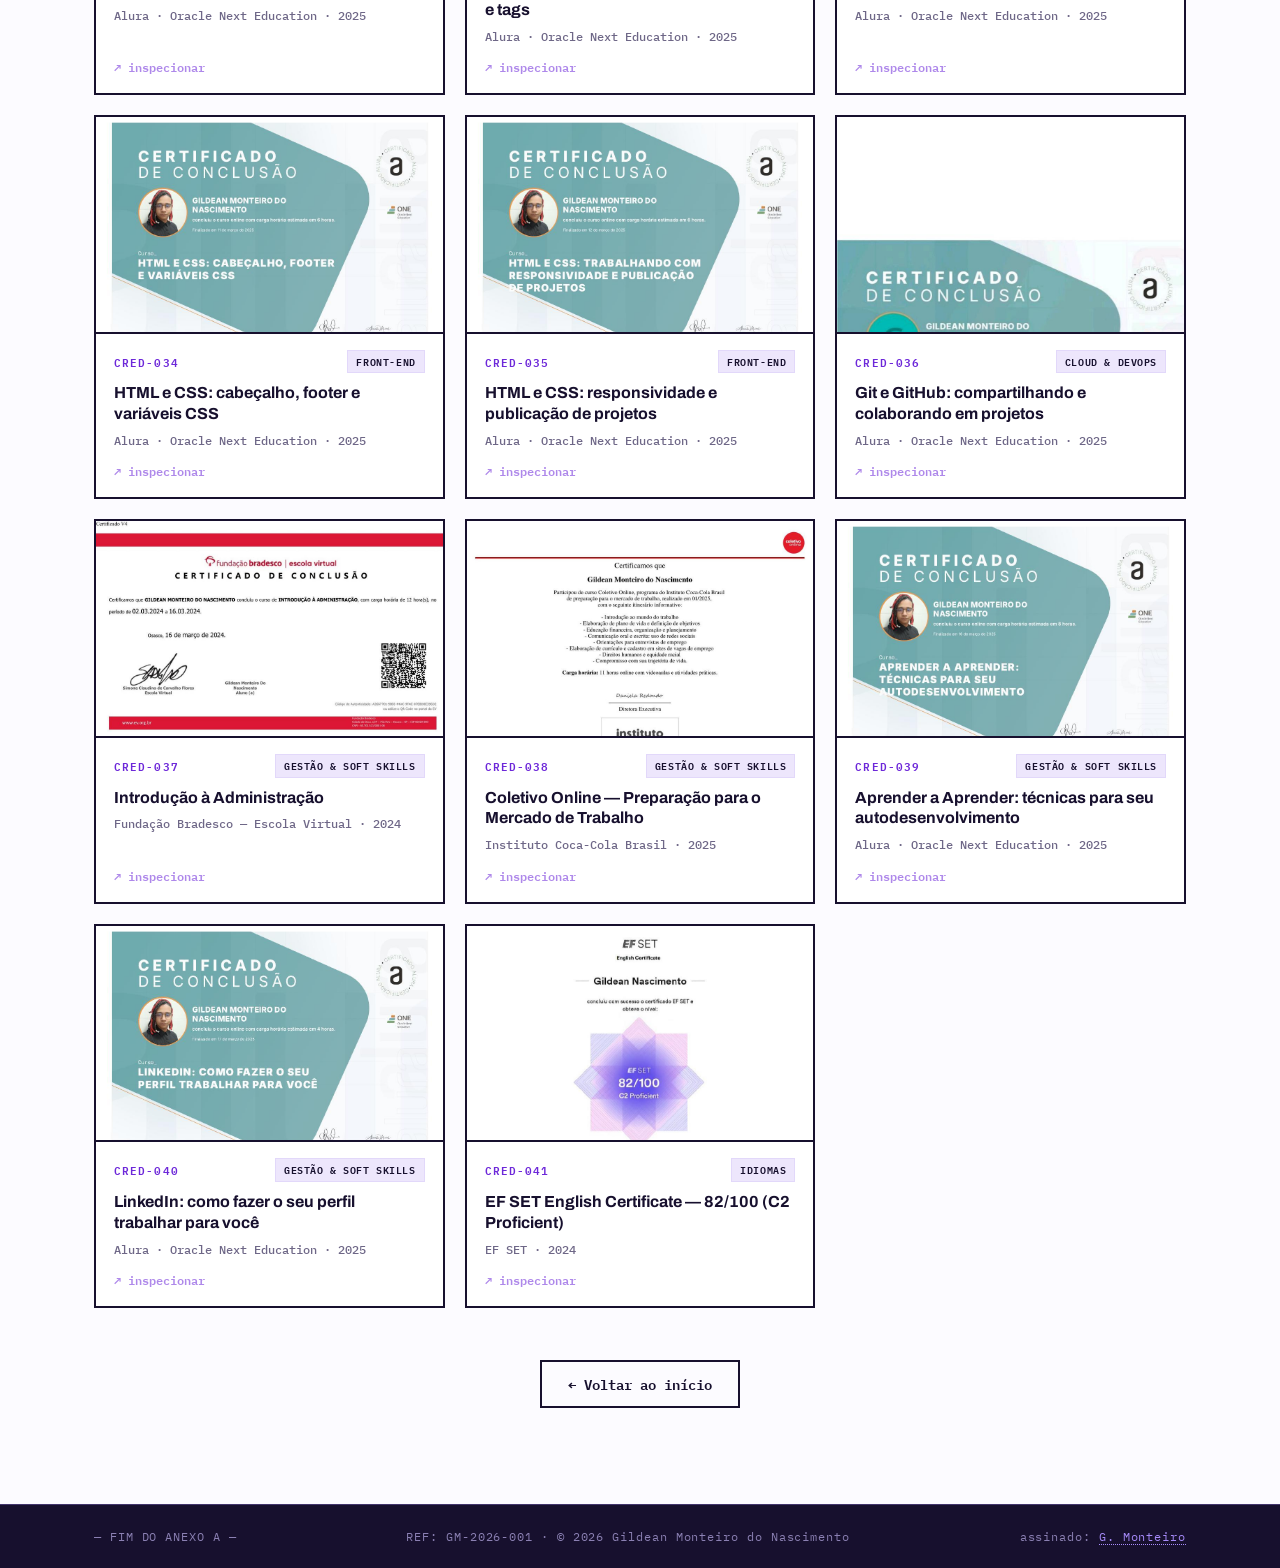
==== commit 23a67e04: "refactor: reposicionando portfólio para estágio geral em TI" ====
--- a/certificados.html
+++ b/certificados.html
@@ -16,8 +16,8 @@
 <!-- faixa de classificação -->
 <div class="faixa" aria-hidden="true">
   <div class="faixa-trilho">
-    <span class="faixa-bloco">ANEXO A ✦ ARQUIVO DE CREDENCIAIS ✦ REF: GM-2026-001 ✦ CLASSIFICAÇÃO: PÚBLICA ✦ CATALOGAÇÃO POR ÁREA DE ESTUDO ✦&nbsp;</span>
-    <span class="faixa-bloco">ANEXO A ✦ ARQUIVO DE CREDENCIAIS ✦ REF: GM-2026-001 ✦ CLASSIFICAÇÃO: PÚBLICA ✦ CATALOGAÇÃO POR ÁREA DE ESTUDO ✦&nbsp;</span>
+    <span class="faixa-bloco">ARQUIVO DE CERTIFICADOS ✦ GILDEAN MONTEIRO ✦ MAIS DE 40 CERTIFICADOS ✦ CATALOGADOS POR ÁREA DE ESTUDO ✦&nbsp;</span>
+    <span class="faixa-bloco">ARQUIVO DE CERTIFICADOS ✦ GILDEAN MONTEIRO ✦ MAIS DE 40 CERTIFICADOS ✦ CATALOGADOS POR ÁREA DE ESTUDO ✦&nbsp;</span>
   </div>
 </div>
 
@@ -29,8 +29,8 @@
       <span></span><span></span><span></span>
     </button>
     <ul class="nav-links" id="navLinks">
-      <li><a href="index.html">← Voltar ao dossiê</a></li>
-      <li><a href="index.html#evidencias">Evidências</a></li>
+      <li><a href="index.html">← Voltar ao início</a></li>
+      <li><a href="index.html#evidencias">Projetos</a></li>
       <li><a href="index.html#contato" class="nav-cta">Contato</a></li>
     </ul>
   </div>
@@ -40,7 +40,7 @@
 <section class="arquivo" id="arquivo">
   <div class="container">
     <p class="secao-tag reveal">ANEXO A / ARQUIVO DE CREDENCIAIS</p>
-    <h2 class="titulo reveal">Todas as credenciais do alvo</h2>
+    <h2 class="titulo reveal">Todos os meus certificados</h2>
     <p class="cred-nota reveal">// catalogadas por área de estudo — filtre, busque ou vasculhe registro por registro</p>
 
     <div class="arquivo-toolbar reveal">
@@ -65,11 +65,11 @@
 
     <div class="acred-grid" id="arquivoGrid" aria-live="polite"></div>
     <p class="arquivo-vazio" id="arquivoVazio" hidden>// nenhum registro encontrado — ajuste o filtro ou a busca</p>
-    <noscript><p class="arquivo-vazio">O arquivo de credenciais precisa de JavaScript habilitado para ser exibido. As credenciais em destaque estão na <a href="index.html#credenciais">página principal do dossiê</a>.</p></noscript>
+    <noscript><p class="arquivo-vazio">A lista de certificados precisa de JavaScript habilitado para ser exibida. Os certificados em destaque estão na <a href="index.html#credenciais">página principal</a>.</p></noscript>
 
     <div class="arquivo-rodape reveal">
       <a class="btn btn-troca" href="index.html#credenciais">
-        <span class="rotulos"><span>← Voltar ao dossiê</span><span>fechar anexo A</span></span>
+        <span class="rotulos"><span>← Voltar ao início</span><span>voltar ao portfólio</span></span>
       </a>
     </div>
   </div>
@@ -83,7 +83,7 @@
   </div>
   <div class="modal-img" id="modalImgWrap">
     <img id="modalImg" alt="" hidden>
-    <p id="modalSemImg" class="modal-sem-img" hidden>// imagem original ainda não anexada ao dossiê</p>
+    <p id="modalSemImg" class="modal-sem-img" hidden>// imagem original ainda não anexada</p>
   </div>
   <div class="modal-info">
     <h3 id="modalTitulo"></h3>
--- a/css/styles.css
+++ b/css/styles.css
@@ -381,6 +381,9 @@
 .cap-nivel{display:flex;gap:4px;justify-content:flex-end}
 .cap-nivel i{width:16px;height:9px;background:var(--lilas-2);transform-origin:center}
 .cap-nivel i.on{background:var(--roxo)}
+.cap-destaque{background:var(--lilas)}
+.cap-destaque .cap-nome em{font-style:normal;font-family:var(--mono);font-size:.72rem;color:var(--roxo);font-weight:600}
+.cap-destaque .cap-id{color:var(--roxo-vivo)}
 /* efeito equalizador: as barras acesas dançam quando a linha recebe hover */
 .cap-linha:hover .cap-nivel i.on{animation:sinal .75s ease-in-out infinite}
 .cap-linha:hover .cap-nivel i:nth-child(1){animation-delay:0s}
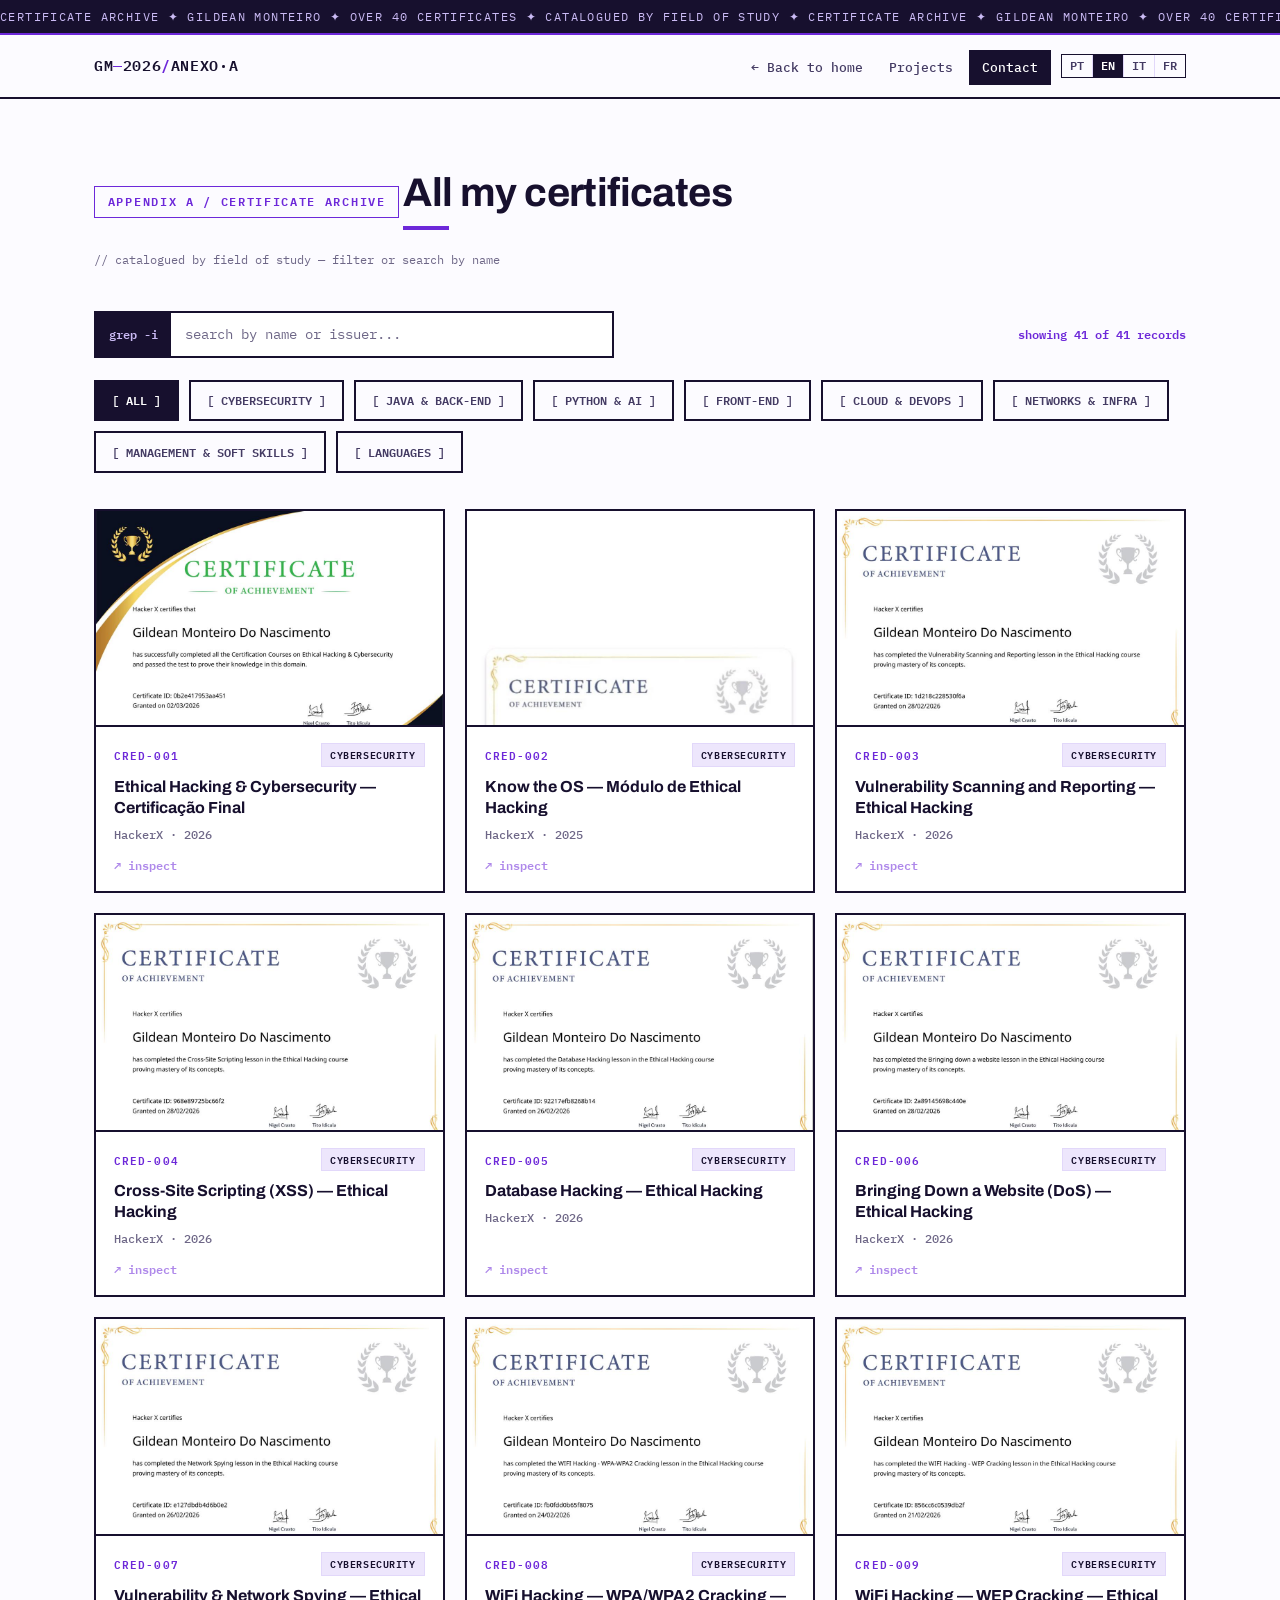
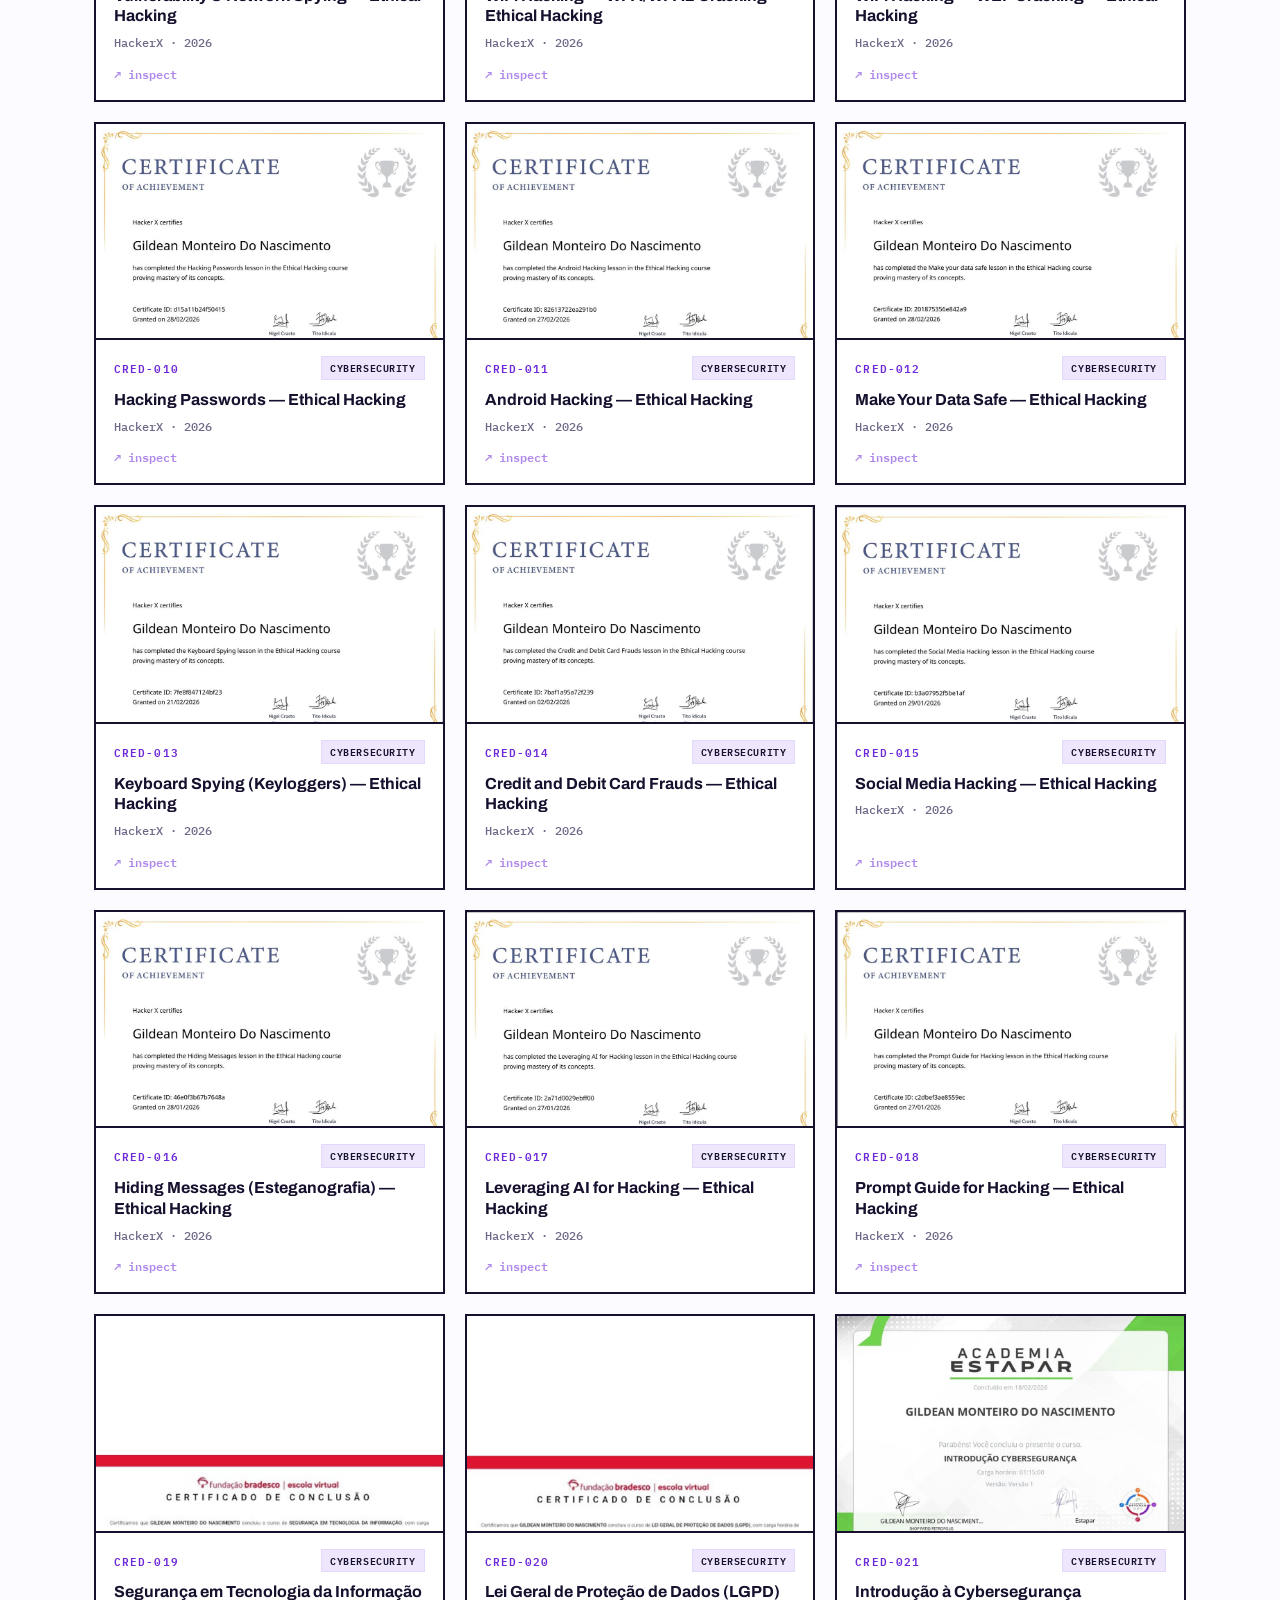
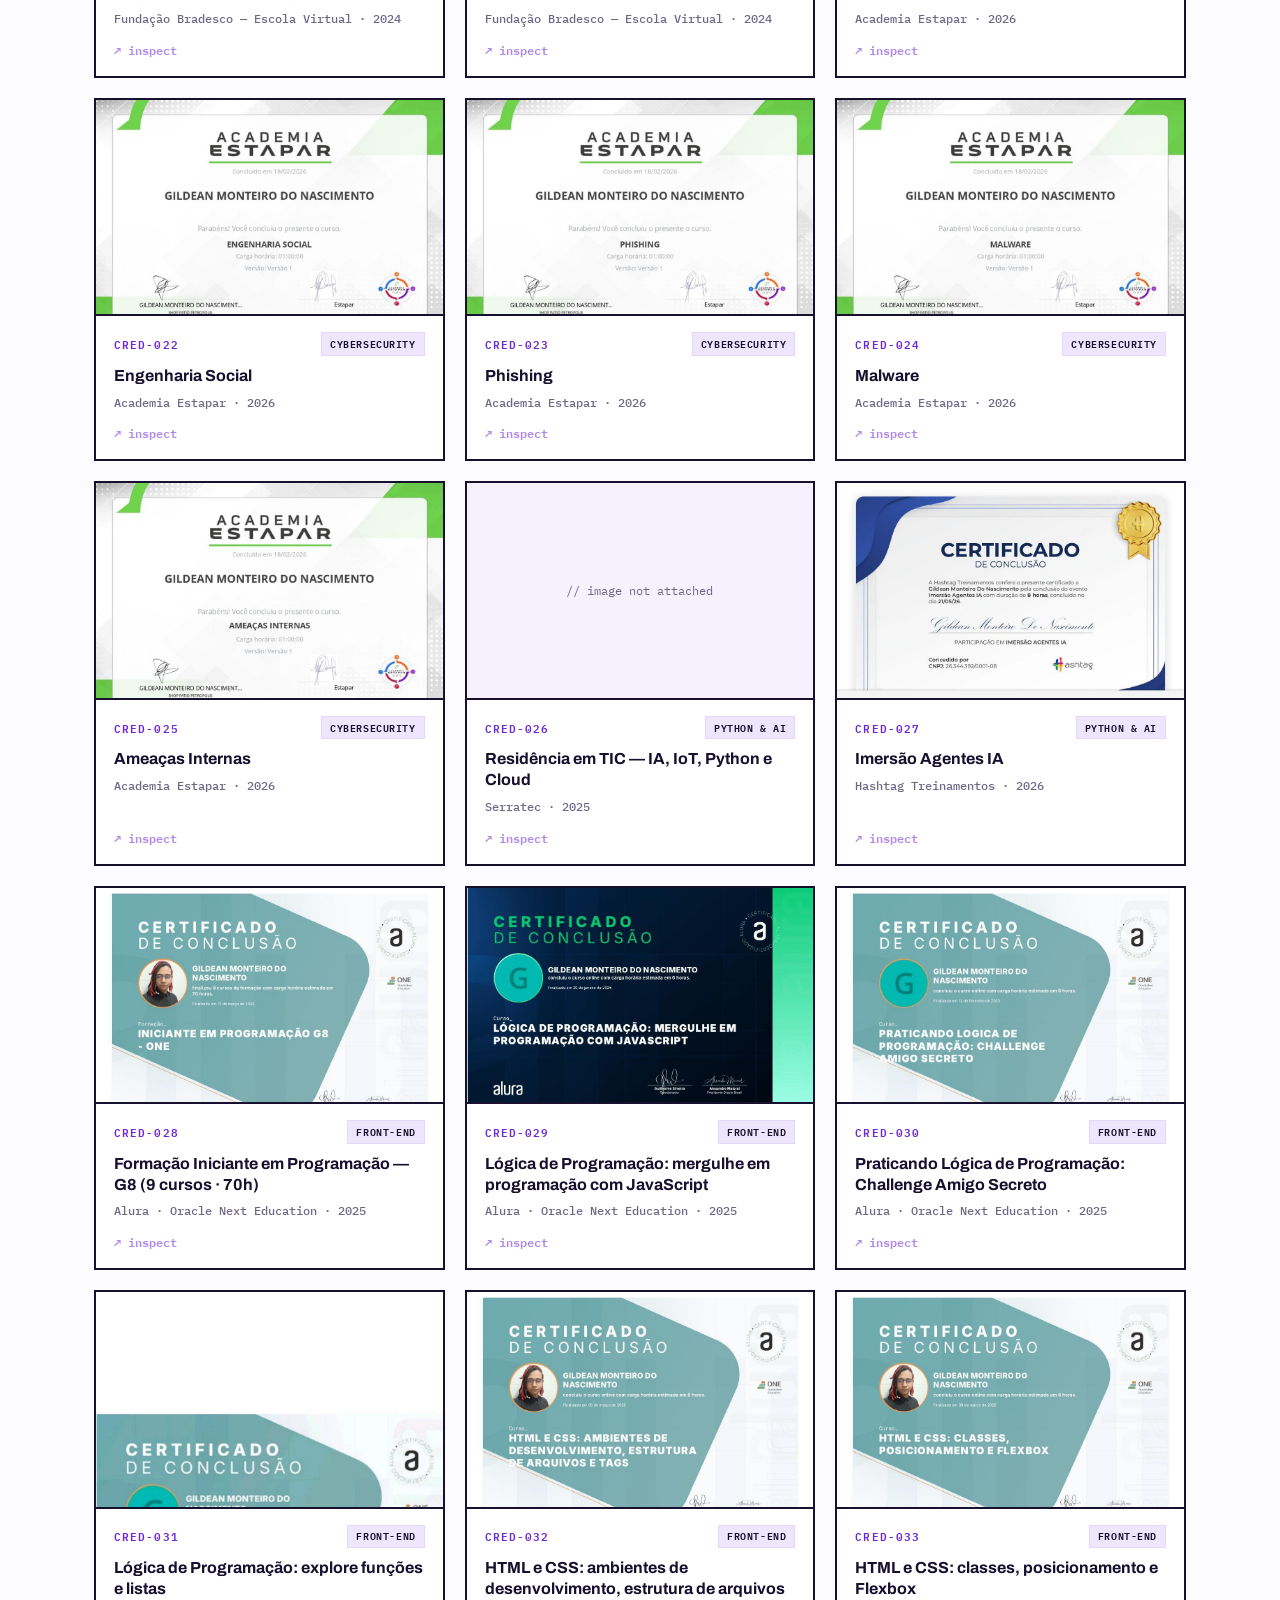
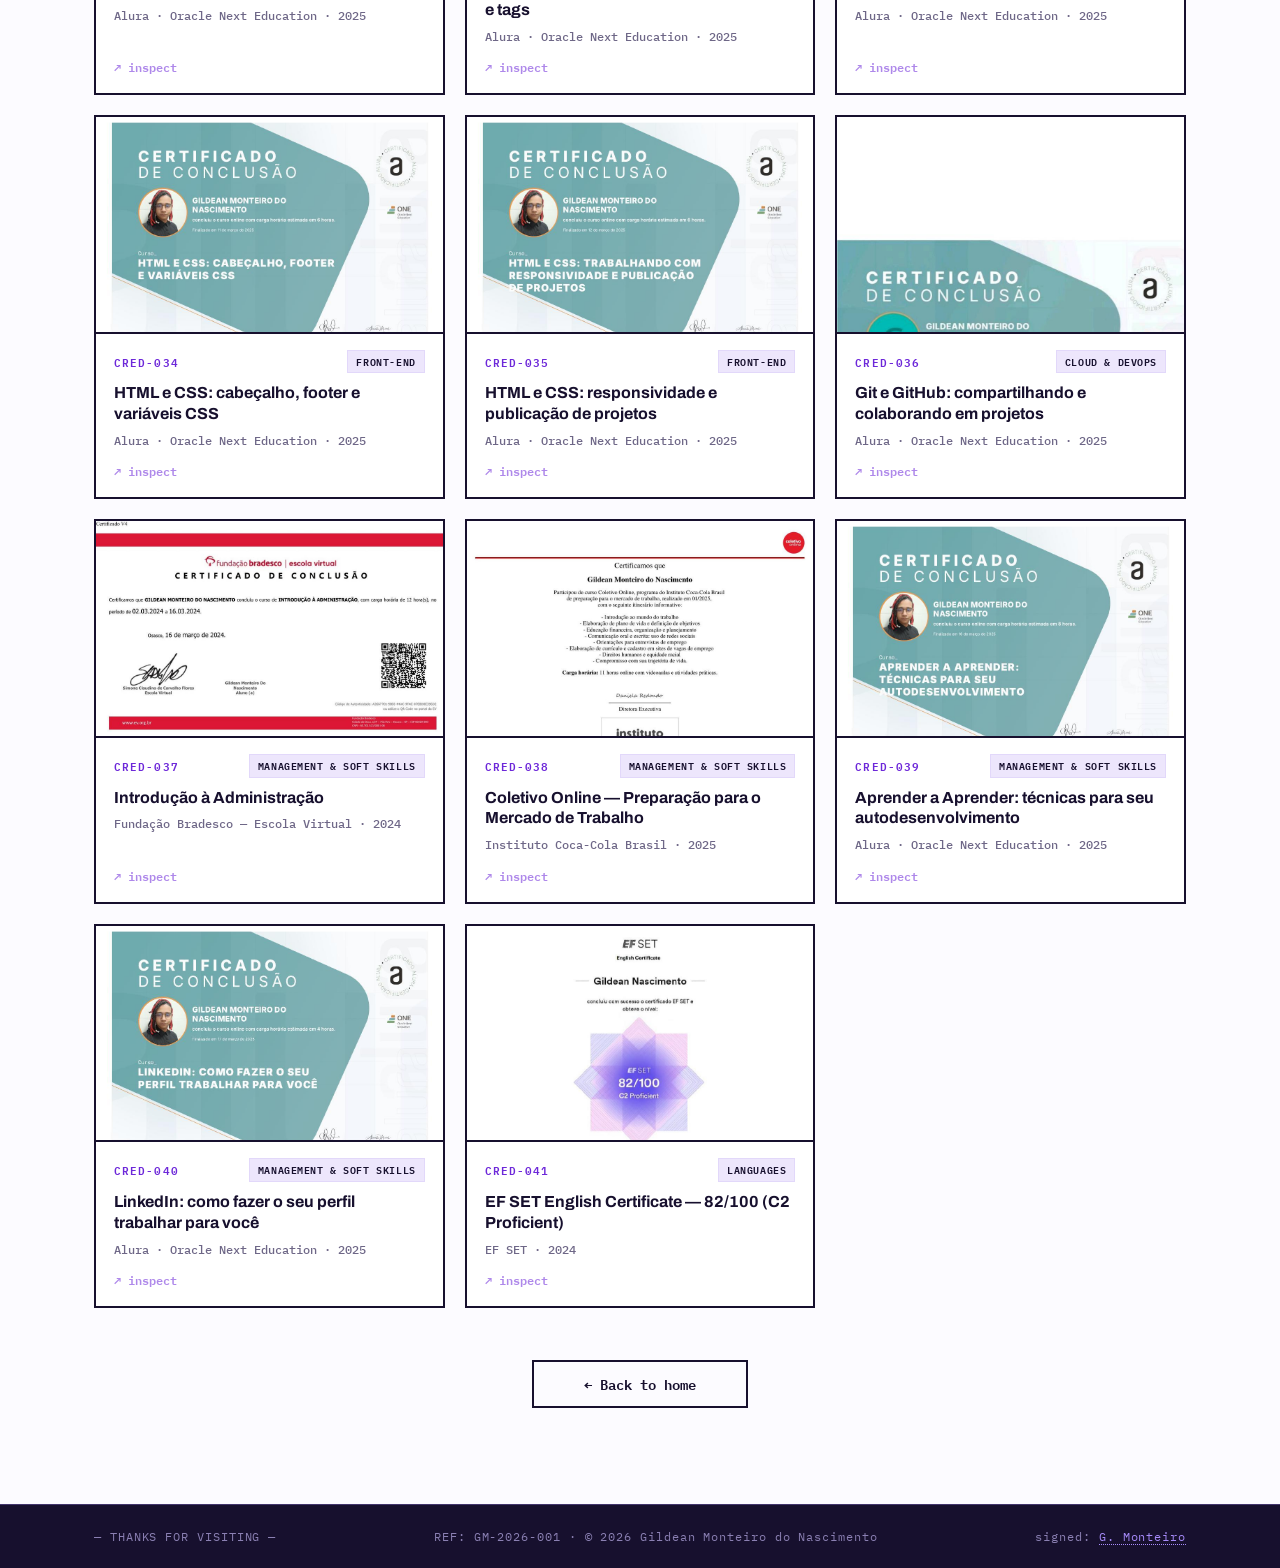
==== commit f4d5c99d: "feat: portfólio multilíngue (PT/EN/IT/FR)" ====
--- a/certificados.html
+++ b/certificados.html
@@ -3,8 +3,8 @@
 <head>
 <meta charset="UTF-8">
 <meta name="viewport" content="width=device-width, initial-scale=1.0">
-<title>Arquivo de Credenciais — Anexo A · Gildean Monteiro</title>
-<meta name="description" content="Anexo A do dossiê GM-2026: arquivo completo de certificados de Gildean Monteiro, catalogados por área — Cibersegurança, Java, Python & IA, Front-end, Cloud e mais.">
+<title data-i18n-title="cert.title">Arquivo de Certificados — Gildean Monteiro</title>
+<meta name="description" data-i18n-desc="cert.desc" content="Arquivo completo de certificados de Gildean Monteiro, catalogados por área de estudo.">
 <link rel="icon" href="data:image/svg+xml,%3Csvg xmlns='http://www.w3.org/2000/svg' viewBox='0 0 32 32'%3E%3Crect width='32' height='32' fill='%236D28D9'/%3E%3Ctext x='16' y='23' font-family='monospace' font-size='19' font-weight='bold' fill='white' text-anchor='middle'%3EG%3C/text%3E%3C/svg%3E">
 <link rel="preconnect" href="https://fonts.googleapis.com">
 <link rel="preconnect" href="https://fonts.gstatic.com" crossorigin>
@@ -13,11 +13,11 @@
 </head>
 <body>
 
-<!-- faixa de classificação -->
+<!-- faixa -->
 <div class="faixa" aria-hidden="true">
   <div class="faixa-trilho">
-    <span class="faixa-bloco">ARQUIVO DE CERTIFICADOS ✦ GILDEAN MONTEIRO ✦ MAIS DE 40 CERTIFICADOS ✦ CATALOGADOS POR ÁREA DE ESTUDO ✦&nbsp;</span>
-    <span class="faixa-bloco">ARQUIVO DE CERTIFICADOS ✦ GILDEAN MONTEIRO ✦ MAIS DE 40 CERTIFICADOS ✦ CATALOGADOS POR ÁREA DE ESTUDO ✦&nbsp;</span>
+    <span class="faixa-bloco" data-i18n="cert.faixa">ARQUIVO DE CERTIFICADOS ✦ GILDEAN MONTEIRO ✦ MAIS DE 40 CERTIFICADOS ✦ CATALOGADOS POR ÁREA DE ESTUDO ✦&nbsp;</span>
+    <span class="faixa-bloco" data-i18n="cert.faixa">ARQUIVO DE CERTIFICADOS ✦ GILDEAN MONTEIRO ✦ MAIS DE 40 CERTIFICADOS ✦ CATALOGADOS POR ÁREA DE ESTUDO ✦&nbsp;</span>
   </div>
 </div>
 
@@ -29,79 +29,88 @@
       <span></span><span></span><span></span>
     </button>
     <ul class="nav-links" id="navLinks">
-      <li><a href="index.html">← Voltar ao início</a></li>
-      <li><a href="index.html#evidencias">Projetos</a></li>
-      <li><a href="index.html#contato" class="nav-cta">Contato</a></li>
+      <li><a href="index.html" data-i18n="cert.back">← Voltar ao início</a></li>
+      <li><a href="index.html#evidencias" data-i18n="cert.projetos">Projetos</a></li>
+      <li><a href="index.html#contato" class="nav-cta" data-i18n="cert.contato">Contato</a></li>
+      <li>
+        <div class="lang-switch" role="group" data-i18n-al="switch.aria" aria-label="Selecionar idioma">
+          <button class="lang-btn" data-lang="pt" aria-pressed="true">PT</button>
+          <button class="lang-btn" data-lang="en" aria-pressed="false">EN</button>
+          <button class="lang-btn" data-lang="it" aria-pressed="false">IT</button>
+          <button class="lang-btn" data-lang="fr" aria-pressed="false">FR</button>
+        </div>
+      </li>
     </ul>
   </div>
 </nav>
 
-<!-- ============ ANEXO A — ARQUIVO DE CREDENCIAIS ============ -->
+<!-- ============ ARQUIVO ============ -->
 <section class="arquivo" id="arquivo">
   <div class="container">
-    <p class="secao-tag reveal">ANEXO A / ARQUIVO DE CREDENCIAIS</p>
-    <h2 class="titulo reveal">Todos os meus certificados</h2>
-    <p class="cred-nota reveal">// catalogadas por área de estudo — filtre, busque ou vasculhe registro por registro</p>
+    <p class="secao-tag reveal" data-i18n="arch.tag">ANEXO A / ARQUIVO DE CERTIFICADOS</p>
+    <h2 class="titulo reveal" data-i18n="arch.title">Todos os meus certificados</h2>
+    <p class="cred-nota reveal" data-i18n="arch.note">// catalogados por área de estudo — filtre ou busque por nome</p>
 
     <div class="arquivo-toolbar reveal">
       <label class="busca" for="busca">
         <span>grep&nbsp;-i</span>
-        <input id="busca" type="search" placeholder="buscar por nome ou emissor..." autocomplete="off">
+        <input id="busca" type="search" data-i18n-ph="arch.searchPh" placeholder="buscar por nome ou emissor..." autocomplete="off">
       </label>
-      <span class="arquivo-contagem" id="contagem">carregando registros…</span>
+      <span class="arquivo-contagem" id="contagem" data-i18n="arch.loading">carregando registros…</span>
     </div>
 
-    <div class="filtros filtros-areas reveal" id="filtrosArea" role="group" aria-label="Filtrar credenciais por área">
-      <button class="farea ativa" data-area="todas">[ TODAS ]</button>
-      <button class="farea" data-area="ciber">[ CIBERSEGURANÇA ]</button>
-      <button class="farea" data-area="java">[ JAVA &amp; BACK-END ]</button>
-      <button class="farea" data-area="python-ia">[ PYTHON &amp; IA ]</button>
-      <button class="farea" data-area="front">[ FRONT-END ]</button>
-      <button class="farea" data-area="cloud">[ CLOUD &amp; DEVOPS ]</button>
-      <button class="farea" data-area="redes">[ REDES &amp; INFRA ]</button>
-      <button class="farea" data-area="gestao">[ GESTÃO &amp; SOFT SKILLS ]</button>
-      <button class="farea" data-area="idiomas">[ IDIOMAS ]</button>
+    <div class="filtros filtros-areas reveal" id="filtrosArea" role="group" data-i18n-al="switch.aria" aria-label="Filtrar por área">
+      <button class="farea ativa" data-area="todas" data-i18n="farea.todas">[ TODAS ]</button>
+      <button class="farea" data-area="ciber" data-i18n="farea.ciber">[ CIBERSEGURANÇA ]</button>
+      <button class="farea" data-area="java" data-i18n="farea.java">[ JAVA &amp; BACK-END ]</button>
+      <button class="farea" data-area="python-ia" data-i18n="farea.python-ia">[ PYTHON &amp; IA ]</button>
+      <button class="farea" data-area="front" data-i18n="farea.front">[ FRONT-END ]</button>
+      <button class="farea" data-area="cloud" data-i18n="farea.cloud">[ CLOUD &amp; DEVOPS ]</button>
+      <button class="farea" data-area="redes" data-i18n="farea.redes">[ REDES &amp; INFRA ]</button>
+      <button class="farea" data-area="gestao" data-i18n="farea.gestao">[ GESTÃO &amp; SOFT SKILLS ]</button>
+      <button class="farea" data-area="idiomas" data-i18n="farea.idiomas">[ IDIOMAS ]</button>
     </div>
 
     <div class="acred-grid" id="arquivoGrid" aria-live="polite"></div>
-    <p class="arquivo-vazio" id="arquivoVazio" hidden>// nenhum registro encontrado — ajuste o filtro ou a busca</p>
-    <noscript><p class="arquivo-vazio">A lista de certificados precisa de JavaScript habilitado para ser exibida. Os certificados em destaque estão na <a href="index.html#credenciais">página principal</a>.</p></noscript>
+    <p class="arquivo-vazio" id="arquivoVazio" data-i18n="arch.empty" hidden>// nenhum registro encontrado — ajuste o filtro ou a busca</p>
+    <noscript><p class="arquivo-vazio">A lista de certificados precisa de JavaScript habilitado. Os certificados em destaque estão na <a href="index.html#credenciais">página principal</a>.</p></noscript>
 
     <div class="arquivo-rodape reveal">
       <a class="btn btn-troca" href="index.html#credenciais">
-        <span class="rotulos"><span>← Voltar ao início</span><span>voltar ao portfólio</span></span>
+        <span class="rotulos"><span data-i18n="arch.back">← Voltar ao início</span><span data-i18n="arch.backA">voltar ao portfólio</span></span>
       </a>
     </div>
   </div>
 </section>
 
-<!-- ============ MODAL DE INSPEÇÃO ============ -->
+<!-- ============ MODAL ============ -->
 <dialog id="modalCred" class="modal-cred" aria-labelledby="modalTitulo">
   <div class="modal-topo">
     <span><span id="modalNum">CRED-000</span> · <span id="modalArea">ÁREA</span></span>
-    <button id="modalFechar" class="modal-fechar" aria-label="Fechar inspeção">[ X ]</button>
+    <button id="modalFechar" class="modal-fechar" data-i18n-al="modal.closeA" aria-label="Fechar">[ X ]</button>
   </div>
   <div class="modal-img" id="modalImgWrap">
     <img id="modalImg" alt="" hidden>
-    <p id="modalSemImg" class="modal-sem-img" hidden>// imagem original ainda não anexada</p>
+    <p id="modalSemImg" class="modal-sem-img" data-i18n="modal.noImg" hidden>// imagem original ainda não anexada</p>
   </div>
   <div class="modal-info">
     <h3 id="modalTitulo"></h3>
     <p class="modal-meta" id="modalMeta"></p>
     <p class="modal-detalhes" id="modalDetalhes"></p>
-    <a id="modalLink" class="modal-verificar" href="#" target="_blank" rel="noopener" hidden>↗ verificar autenticidade na fonte</a>
+    <a id="modalLink" class="modal-verificar" href="#" target="_blank" rel="noopener" data-i18n="modal.verify" hidden>↗ verificar autenticidade na fonte</a>
   </div>
 </dialog>
 
 <!-- ============ FOOTER ============ -->
 <footer>
   <div class="footer-inner">
-    <span>— FIM DO ANEXO A —</span>
+    <span data-i18n="footer.end">— OBRIGADO PELA VISITA —</span>
     <span>REF: GM-2026-001 · © 2026 Gildean Monteiro do Nascimento</span>
-    <span>assinado: <a href="https://github.com/Everett-gi" target="_blank" rel="noopener">G. Monteiro</a></span>
+    <span><span data-i18n="footer.signed">assinado:</span> <a href="https://github.com/Everett-gi" target="_blank" rel="noopener">G. Monteiro</a></span>
   </div>
 </footer>
 
+<script src="js/i18n.js"></script>
 <script src="js/main.js"></script>
 <script src="js/certificados.js"></script>
 </body>
--- a/css/styles.css
+++ b/css/styles.css
@@ -106,6 +106,23 @@
   border:2px solid var(--tinta);
 }
 .nav-cta:hover{background:var(--roxo)!important;border-color:var(--roxo)}
+/* seletor de idioma */
+.lang-switch{display:flex;gap:0;border:1.5px solid var(--tinta);margin-left:6px}
+.lang-btn{
+  font-family:var(--mono);font-size:.72rem;font-weight:600;
+  padding:.34rem .5rem;cursor:pointer;
+  background:var(--papel);color:var(--texto);
+  border:none;border-right:1.5px solid var(--lilas-2);
+  transition:background .15s,color .15s;
+  line-height:1;
+}
+.lang-btn:last-child{border-right:none}
+.lang-btn:hover{background:var(--lilas);color:var(--tinta)}
+.lang-btn.ativo{background:var(--tinta);color:#fff}
+@media(max-width:900px){
+  .lang-switch{margin:0;border-top:1px solid var(--lilas-2);border-left:none;border-right:none;border-bottom:none}
+  .lang-btn{flex:1;padding:.7rem .5rem;border-right:1.5px solid var(--lilas-2);font-size:.8rem}
+}
 .hamburger{
   display:none;background:none;border:2px solid var(--tinta);cursor:pointer;
   width:42px;height:42px;
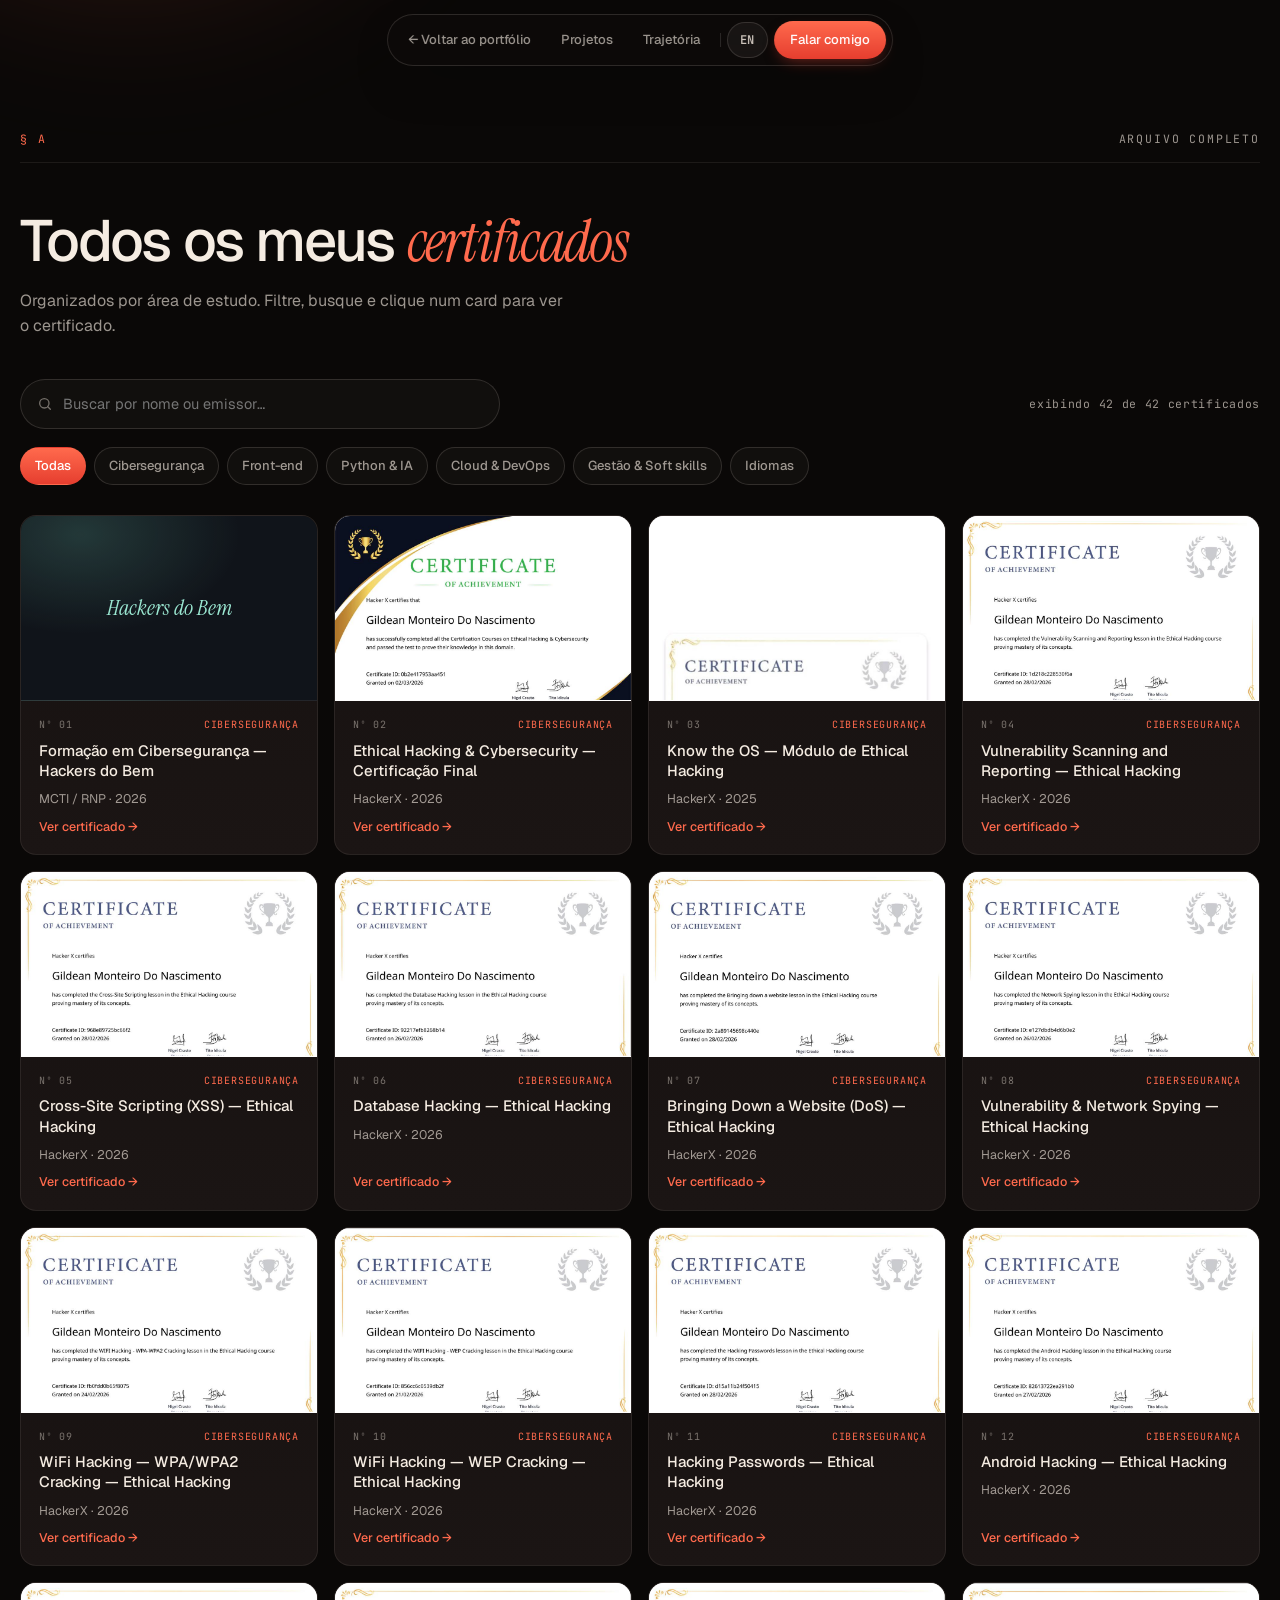
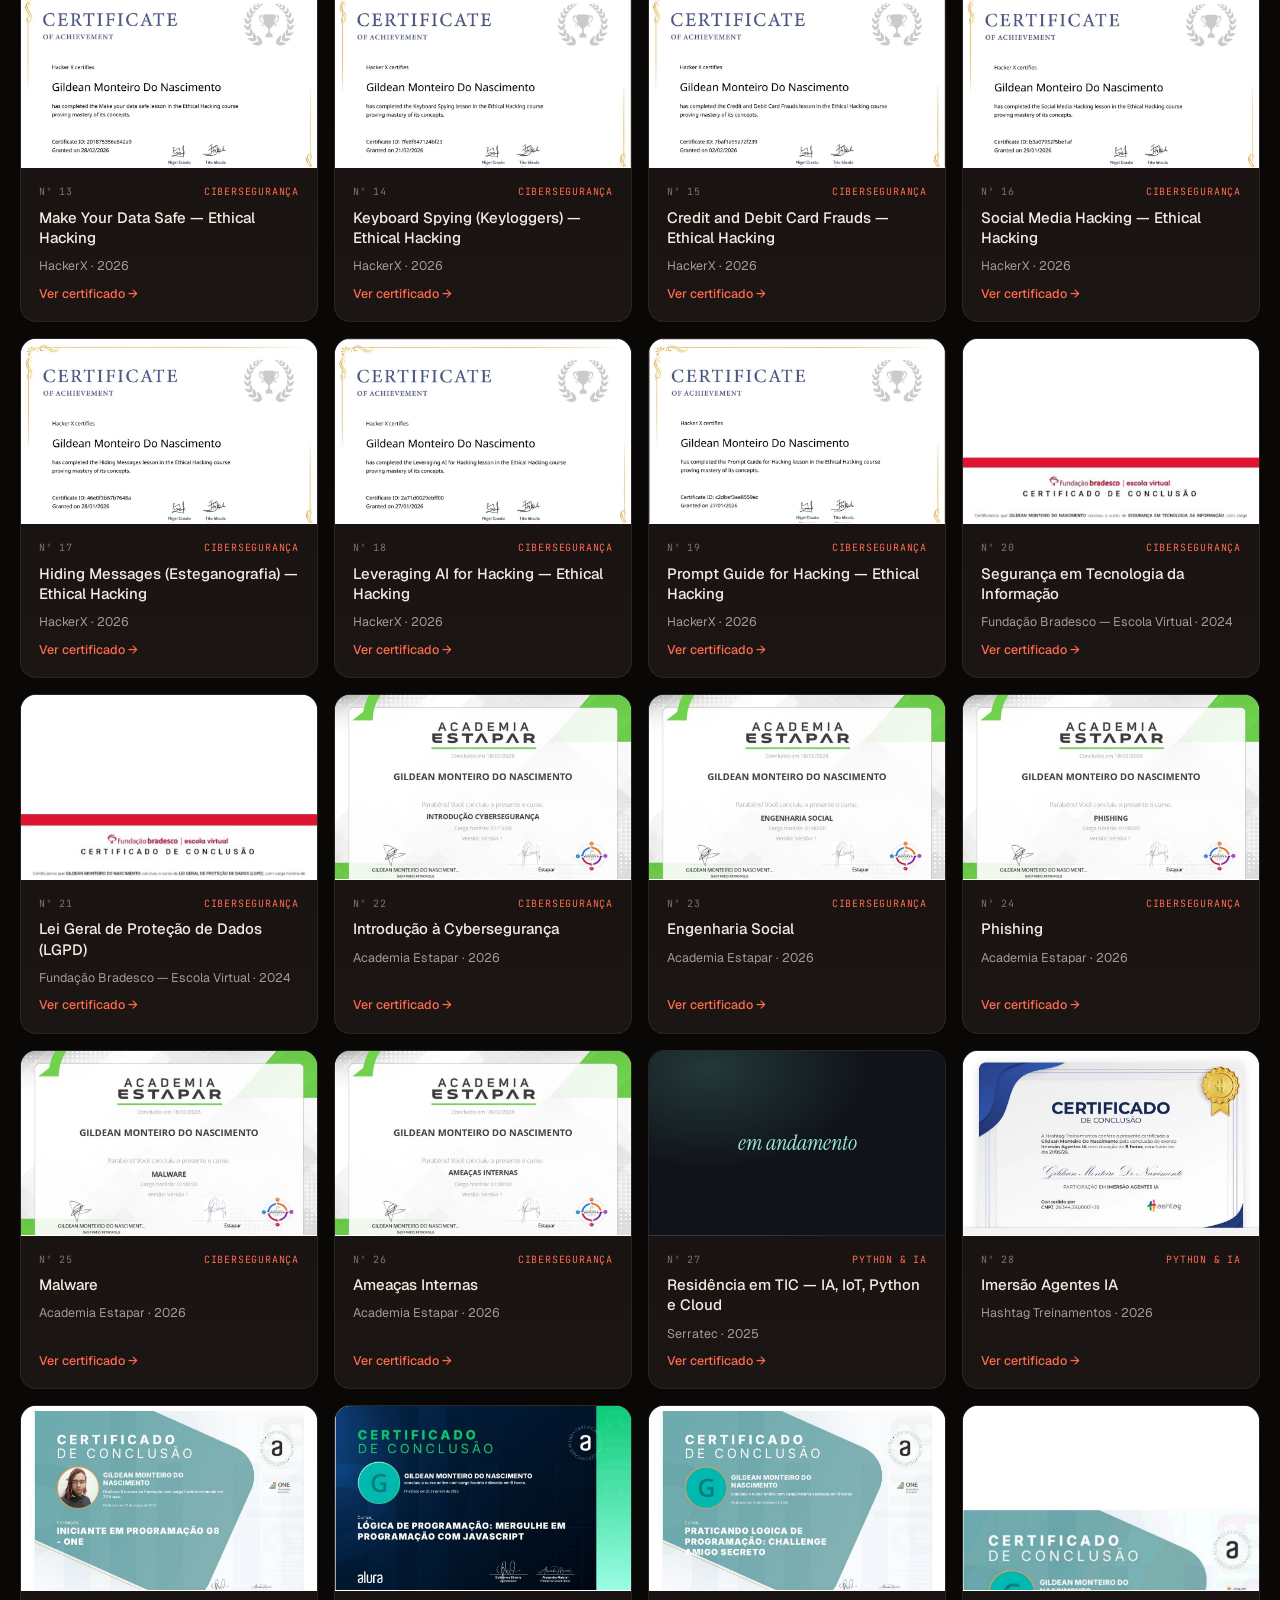
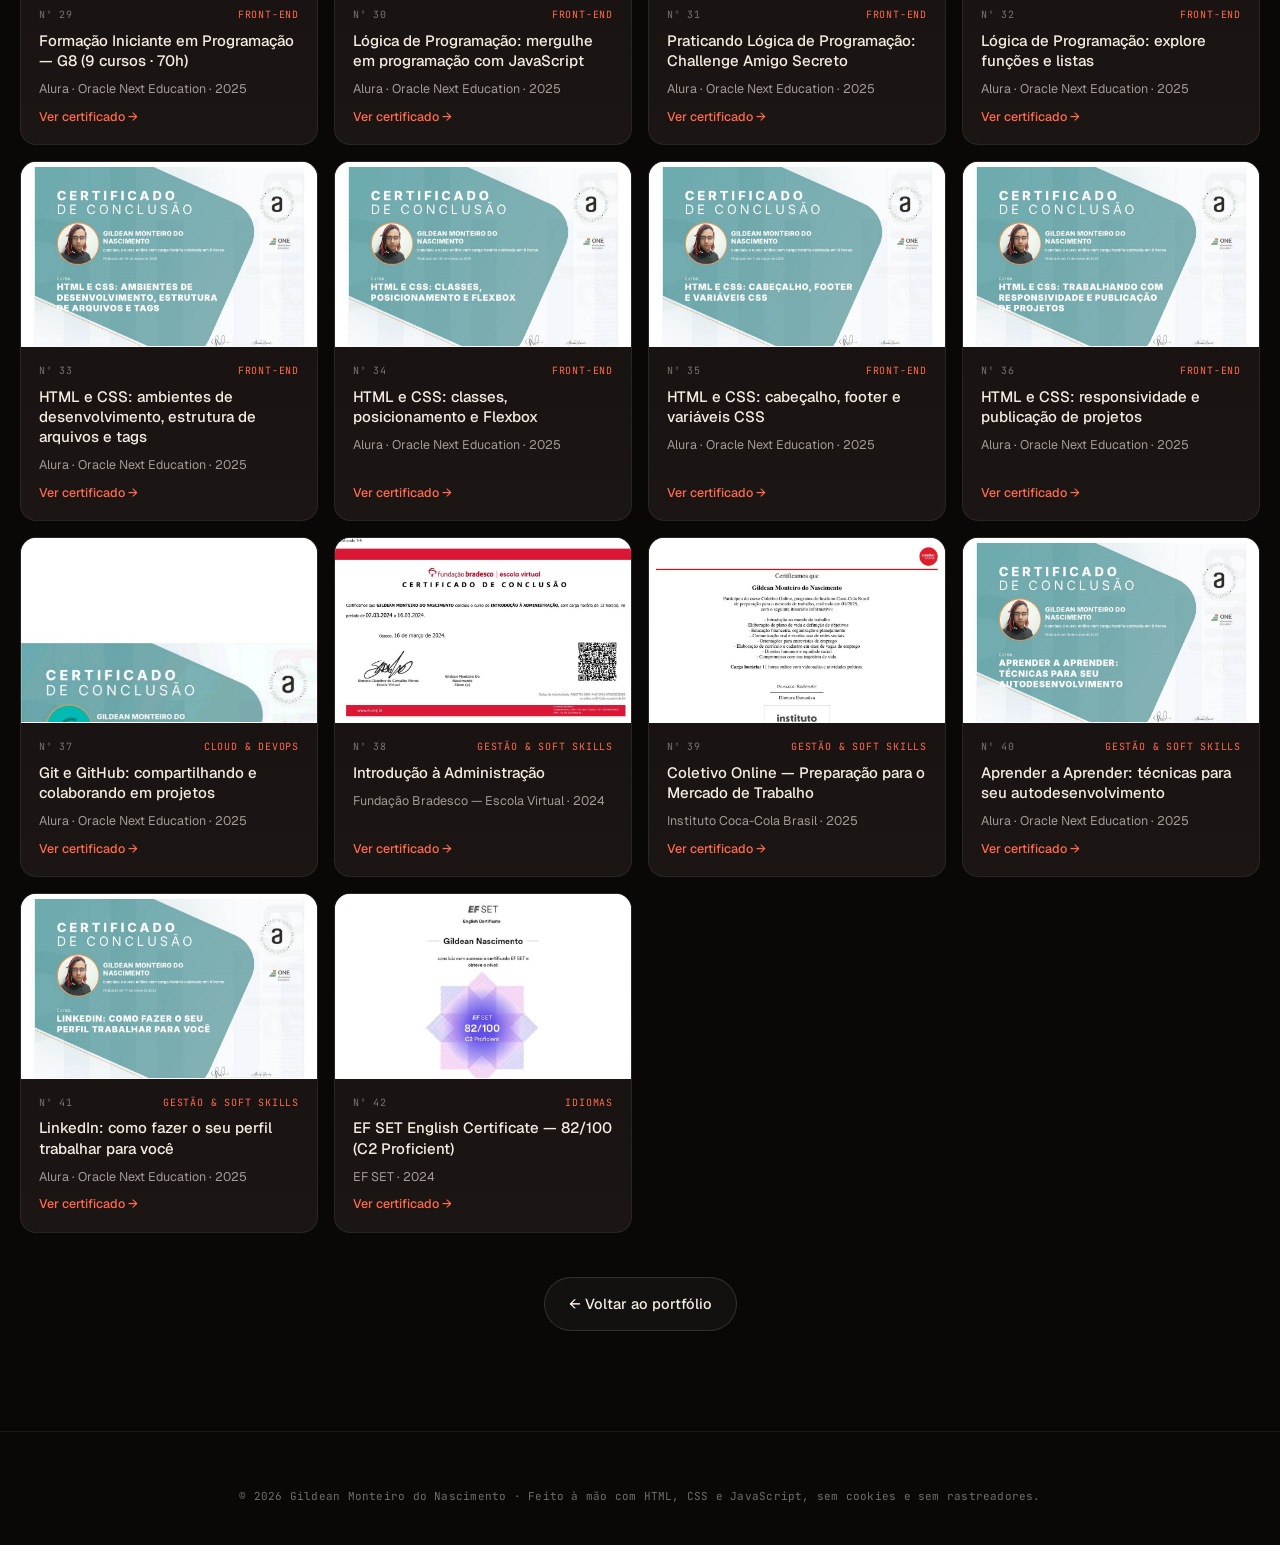
==== commit 569627fb: "feat: novo portfólio no estilo editorial escuro + currículo PT/EN - Refaz o index.html com o layout " ====
--- a/certificados.html
+++ b/certificados.html
@@ -3,110 +3,90 @@
 <head>
 <meta charset="UTF-8">
 <meta name="viewport" content="width=device-width, initial-scale=1.0">
-<title data-i18n-title="cert.title">Arquivo de Certificados — Gildean Monteiro</title>
-<meta name="description" data-i18n-desc="cert.desc" content="Arquivo completo de certificados de Gildean Monteiro, catalogados por área de estudo.">
-<link rel="icon" href="data:image/svg+xml,%3Csvg xmlns='http://www.w3.org/2000/svg' viewBox='0 0 32 32'%3E%3Crect width='32' height='32' fill='%236D28D9'/%3E%3Ctext x='16' y='23' font-family='monospace' font-size='19' font-weight='bold' fill='white' text-anchor='middle'%3EG%3C/text%3E%3C/svg%3E">
+<title data-i18n-title="cert.title">Certificados · Gildean Monteiro</title>
+<meta name="description" data-i18n-desc="cert.desc" content="Todos os certificados de Gildean Monteiro, organizados por área: cibersegurança, front-end, Python e IA, cloud, gestão e idiomas.">
+<meta name="author" content="Gildean Monteiro do Nascimento">
+<link rel="canonical" href="https://portfolio-ten-livid-56.vercel.app/certificados">
+<meta property="og:type" content="website">
+<meta property="og:title" content="Certificados · Gildean Monteiro">
+<meta property="og:description" content="Mais de 40 certificados em cibersegurança, programação, cloud e idiomas.">
+<meta property="og:image" content="https://portfolio-ten-livid-56.vercel.app/img/og-image.png">
+<meta name="twitter:card" content="summary_large_image">
+<meta name="theme-color" content="#0a0807">
+<link rel="icon" href="data:image/svg+xml,%3Csvg xmlns='http://www.w3.org/2000/svg' viewBox='0 0 32 32'%3E%3Crect width='32' height='32' rx='8' fill='%230a0807'/%3E%3Ctext x='16' y='23' font-family='Georgia,serif' font-style='italic' font-size='21' fill='%23ff6a4d' text-anchor='middle'%3Eg%3C/text%3E%3C/svg%3E">
 <link rel="preconnect" href="https://fonts.googleapis.com">
 <link rel="preconnect" href="https://fonts.gstatic.com" crossorigin>
-<link href="https://fonts.googleapis.com/css2?family=Archivo+Black&family=Archivo:wght@500;600;700&family=IBM+Plex+Mono:wght@400;500;600&family=IBM+Plex+Sans:wght@400;500;600&display=swap" rel="stylesheet">
+<link href="https://fonts.googleapis.com/css2?family=Geist:wght@300;400;500;600;700&family=Instrument+Serif:ital@0;1&family=JetBrains+Mono:wght@400;500;600&display=swap" rel="stylesheet">
 <link rel="stylesheet" href="css/styles.css">
 </head>
 <body>
 
-<!-- faixa -->
-<div class="faixa" aria-hidden="true">
-  <div class="faixa-trilho">
-    <span class="faixa-bloco" data-i18n="cert.faixa">ARQUIVO DE CERTIFICADOS ✦ GILDEAN MONTEIRO ✦ MAIS DE 40 CERTIFICADOS ✦ CATALOGADOS POR ÁREA DE ESTUDO ✦&nbsp;</span>
-    <span class="faixa-bloco" data-i18n="cert.faixa">ARQUIVO DE CERTIFICADOS ✦ GILDEAN MONTEIRO ✦ MAIS DE 40 CERTIFICADOS ✦ CATALOGADOS POR ÁREA DE ESTUDO ✦&nbsp;</span>
-  </div>
-</div>
+<a class="pular" href="#conteudo" data-i18n="skip">Pular para o conteúdo</a>
 
-<!-- ============ NAV ============ -->
-<nav class="nav">
-  <div class="nav-inner">
-    <a href="index.html" class="logo scramble-hover">GM<span>—</span>2026<span>/</span>ANEXO·A</a>
-    <button class="hamburger" id="hamburger" aria-label="Abrir menu" aria-expanded="false">
-      <span></span><span></span><span></span>
-    </button>
-    <ul class="nav-links" id="navLinks">
-      <li><a href="index.html" data-i18n="cert.back">← Voltar ao início</a></li>
-      <li><a href="index.html#evidencias" data-i18n="cert.projetos">Projetos</a></li>
-      <li><a href="index.html#contato" class="nav-cta" data-i18n="cert.contato">Contato</a></li>
-      <li>
-        <div class="lang-switch" role="group" data-i18n-al="switch.aria" aria-label="Selecionar idioma">
-          <button class="lang-btn" data-lang="pt" aria-pressed="true">PT</button>
-          <button class="lang-btn" data-lang="en" aria-pressed="false">EN</button>
-          <button class="lang-btn" data-lang="it" aria-pressed="false">IT</button>
-          <button class="lang-btn" data-lang="fr" aria-pressed="false">FR</button>
-        </div>
-      </li>
-    </ul>
-  </div>
+<nav class="nav" aria-label="Navegação principal" data-i18n-al="nav.aria">
+  <a href="index.html" class="nav-link" data-i18n="cert.back">← Voltar ao portfólio</a>
+  <a href="index.html#projetos" class="nav-link nav-some" data-i18n="nav.projetos">Projetos</a>
+  <a href="index.html#trajetoria" class="nav-link nav-some" data-i18n="nav.trajetoria">Trajetória</a>
+  <span class="nav-sep nav-some" aria-hidden="true"></span>
+  <button type="button" class="nav-lang" id="trocaIdioma" data-i18n="nav.lang" data-i18n-al="nav.langAria" aria-label="Ver em inglês">EN</button>
+  <a href="index.html#contato" class="nav-cta"><span data-i18n="nav.cta">Falar comigo</span></a>
 </nav>
 
-<!-- ============ ARQUIVO ============ -->
-<section class="arquivo" id="arquivo">
+<main id="conteudo" class="pagina-cert">
+  <div class="hero-orbes" aria-hidden="true"><span class="orbe orbe-1"></span></div>
   <div class="container">
-    <p class="secao-tag reveal" data-i18n="arch.tag">ANEXO A / ARQUIVO DE CERTIFICADOS</p>
-    <h2 class="titulo reveal" data-i18n="arch.title">Todos os meus certificados</h2>
-    <p class="cred-nota reveal" data-i18n="arch.note">// catalogados por área de estudo — filtre ou busque por nome</p>
+    <div class="secao-cab"><span class="secao-num">§ A</span><span class="secao-rotulo" data-i18n="cert.label">Arquivo completo</span></div>
+    <h1 class="titulo" data-i18n="cert.h1">Todos os meus <em>certificados</em></h1>
+    <p class="subtitulo" data-i18n="cert.sub">Organizados por área de estudo. Filtre, busque e clique num card para ver o certificado.</p>
 
-    <div class="arquivo-toolbar reveal">
+    <div class="arquivo-toolbar">
       <label class="busca" for="busca">
-        <span>grep&nbsp;-i</span>
-        <input id="busca" type="search" data-i18n-ph="arch.searchPh" placeholder="buscar por nome ou emissor..." autocomplete="off">
+        <svg viewBox="0 0 24 24" width="16" height="16" aria-hidden="true"><path fill="none" stroke="currentColor" stroke-width="2" stroke-linecap="round" d="m20 20-4.2-4.2M11 18a7 7 0 1 1 0-14 7 7 0 0 1 0 14Z"/></svg>
+        <input id="busca" type="search" placeholder="Buscar por nome ou emissor…" data-i18n-ph="cert.searchPh" aria-label="Buscar certificados" data-i18n-al="cert.searchAl" autocomplete="off">
       </label>
-      <span class="arquivo-contagem" id="contagem" data-i18n="arch.loading">carregando registros…</span>
+      <span class="arquivo-contagem" id="contagem" aria-live="polite" data-i18n="cert.loading">carregando…</span>
     </div>
 
-    <div class="filtros filtros-areas reveal" id="filtrosArea" role="group" data-i18n-al="switch.aria" aria-label="Filtrar por área">
-      <button class="farea ativa" data-area="todas" data-i18n="farea.todas">[ TODAS ]</button>
-      <button class="farea" data-area="ciber" data-i18n="farea.ciber">[ CIBERSEGURANÇA ]</button>
-      <button class="farea" data-area="java" data-i18n="farea.java">[ JAVA &amp; BACK-END ]</button>
-      <button class="farea" data-area="python-ia" data-i18n="farea.python-ia">[ PYTHON &amp; IA ]</button>
-      <button class="farea" data-area="front" data-i18n="farea.front">[ FRONT-END ]</button>
-      <button class="farea" data-area="cloud" data-i18n="farea.cloud">[ CLOUD &amp; DEVOPS ]</button>
-      <button class="farea" data-area="redes" data-i18n="farea.redes">[ REDES &amp; INFRA ]</button>
-      <button class="farea" data-area="gestao" data-i18n="farea.gestao">[ GESTÃO &amp; SOFT SKILLS ]</button>
-      <button class="farea" data-area="idiomas" data-i18n="farea.idiomas">[ IDIOMAS ]</button>
+    <div class="filtros-areas" role="group" aria-label="Filtrar por área" data-i18n-al="cert.filtersAl">
+      <button type="button" class="farea ativa" data-area="todas" data-i18n="farea.todas">Todas</button>
+      <button type="button" class="farea" data-area="ciber" data-i18n="farea.ciber">Cibersegurança</button>
+      <button type="button" class="farea" data-area="front" data-i18n="farea.front">Front-end</button>
+      <button type="button" class="farea" data-area="python-ia" data-i18n="farea.python-ia">Python &amp; IA</button>
+      <button type="button" class="farea" data-area="cloud" data-i18n="farea.cloud">Cloud &amp; DevOps</button>
+      <button type="button" class="farea" data-area="gestao" data-i18n="farea.gestao">Gestão &amp; Soft skills</button>
+      <button type="button" class="farea" data-area="idiomas" data-i18n="farea.idiomas">Idiomas</button>
     </div>
 
-    <div class="acred-grid" id="arquivoGrid" aria-live="polite"></div>
-    <p class="arquivo-vazio" id="arquivoVazio" data-i18n="arch.empty" hidden>// nenhum registro encontrado — ajuste o filtro ou a busca</p>
-    <noscript><p class="arquivo-vazio">A lista de certificados precisa de JavaScript habilitado. Os certificados em destaque estão na <a href="index.html#credenciais">página principal</a>.</p></noscript>
+    <div class="acred-grid" id="arquivoGrid"></div>
+    <p class="arquivo-vazio" id="arquivoVazio" hidden data-i18n="cert.empty">Nenhum certificado encontrado. Ajuste o filtro ou a busca.</p>
+    <noscript><p class="arquivo-vazio">A lista de certificados precisa de JavaScript. Os destaques estão na <a href="index.html#certificados">página principal</a>.</p></noscript>
 
-    <div class="arquivo-rodape reveal">
-      <a class="btn btn-troca" href="index.html#credenciais">
-        <span class="rotulos"><span data-i18n="arch.back">← Voltar ao início</span><span data-i18n="arch.backA">voltar ao portfólio</span></span>
-      </a>
+    <div class="arquivo-rodape">
+      <a class="btn btn-ghost" href="index.html#certificados" data-i18n="cert.back">← Voltar ao portfólio</a>
     </div>
   </div>
-</section>
+</main>
 
-<!-- ============ MODAL ============ -->
 <dialog id="modalCred" class="modal-cred" aria-labelledby="modalTitulo">
   <div class="modal-topo">
-    <span><span id="modalNum">CRED-000</span> · <span id="modalArea">ÁREA</span></span>
-    <button id="modalFechar" class="modal-fechar" data-i18n-al="modal.closeA" aria-label="Fechar">[ X ]</button>
+    <span><span id="modalNum">Nº 01</span> · <span id="modalArea">Área</span></span>
+    <button type="button" id="modalFechar" class="modal-fechar" aria-label="Fechar" data-i18n-al="modal.closeA"><span data-i18n="modal.close">Fechar</span></button>
   </div>
-  <div class="modal-img" id="modalImgWrap">
+  <div class="modal-img">
     <img id="modalImg" alt="" hidden>
-    <p id="modalSemImg" class="modal-sem-img" data-i18n="modal.noImg" hidden>// imagem original ainda não anexada</p>
+    <p id="modalSemImg" class="modal-sem-img" hidden data-i18n="modal.noImg">Imagem do certificado ainda não anexada.</p>
   </div>
   <div class="modal-info">
     <h3 id="modalTitulo"></h3>
     <p class="modal-meta" id="modalMeta"></p>
     <p class="modal-detalhes" id="modalDetalhes"></p>
-    <a id="modalLink" class="modal-verificar" href="#" target="_blank" rel="noopener" data-i18n="modal.verify" hidden>↗ verificar autenticidade na fonte</a>
+    <a id="modalLink" class="modal-verificar" href="#" target="_blank" rel="noopener" hidden data-i18n="modal.verify">Verificar na fonte ↗</a>
   </div>
 </dialog>
 
-<!-- ============ FOOTER ============ -->
-<footer>
-  <div class="footer-inner">
-    <span data-i18n="footer.end">— OBRIGADO PELA VISITA —</span>
-    <span>REF: GM-2026-001 · © 2026 Gildean Monteiro do Nascimento</span>
-    <span><span data-i18n="footer.signed">assinado:</span> <a href="https://github.com/Everett-gi" target="_blank" rel="noopener">G. Monteiro</a></span>
+<footer class="rodape">
+  <div class="container">
+    <p class="rodape-base" data-i18n="ft.base">© 2026 Gildean Monteiro do Nascimento · Feito à mão com HTML, CSS e JavaScript, sem cookies e sem rastreadores.</p>
   </div>
 </footer>
 
--- a/css/styles.css
+++ b/css/styles.css
@@ -1,859 +1,479 @@
 /* ============================================================
-   DOSSIÊ GM-2026 — identidade visual (v2, com micro-interações)
-   conceito: relatório de reconhecimento impresso
-   paleta: papel branco + tinta roxa
+   Portfólio · Gildean Monteiro
+   Design: escuro quente, coral de destaque, títulos em Geist com
+   uma palavra em Instrument Serif itálico, rótulos em JetBrains Mono.
+   Cores e medidas ficam nos tokens abaixo.
    ============================================================ */
-
-:root{
-  --papel:#FCFBFF;
-  --papel-2:#F5F2FD;
-  --tinta:#17102E;          /* roxo-tinta quase preto */
-  --texto:#443B63;
-  --texto-suave:#6E6787;
-  --roxo:#6D28D9;
-  --roxo-vivo:#7C3AED;
-  --roxo-claro:#A78BFA;
-  --lilas:#EDE6FC;          /* marca-texto */
-  --lilas-2:#E2D8FA;
-  --verde:#16A34A;
-  --borda:2px solid var(--tinta);
-  --sombra:6px 6px 0 var(--roxo);
-  --display:'Archivo Black',sans-serif;
-  --titulo:'Archivo',sans-serif;
-  --corpo:'IBM Plex Sans',sans-serif;
-  --mono:'IBM Plex Mono',monospace;
-}
-
-*{margin:0;padding:0;box-sizing:border-box}
-html{scroll-behavior:smooth}
-@media (prefers-reduced-motion:reduce){
-  html{scroll-behavior:auto}
-  *,*::before,*::after{animation-duration:.001s!important;transition-duration:.001s!important}
-}
-body{
-  background:var(--papel);
-  color:var(--texto);
-  font-family:var(--corpo);
-  font-size:17px;
-  line-height:1.65;
-  -webkit-font-smoothing:antialiased;
-}
-::selection{background:var(--roxo);color:#fff}
-a{color:var(--roxo);text-decoration:none}
-h1,h2,h3{color:var(--tinta);line-height:1.12}
-.container{max-width:1140px;margin:0 auto;padding:0 24px}
-:focus-visible{outline:3px solid var(--roxo-vivo);outline-offset:3px}
-
-/* somente leitores de tela */
-.sr-only{
-  position:absolute;width:1px;height:1px;
-  padding:0;margin:-1px;overflow:hidden;
-  clip:rect(0,0,0,0);white-space:nowrap;border:0;
-}
-
-/* cursor piscante (máquina de escrever e afins) */
-@keyframes piscar{50%{opacity:0}}
-.caret{
-  display:inline-block;width:10px;height:1.05em;
-  background:var(--roxo);margin-left:4px;
-  vertical-align:text-bottom;
-  animation:piscar 1s steps(1) infinite;
-}
-
-/* ---------- faixa de classificação (marquee) ---------- */
-.faixa{
-  background:var(--tinta);
-  color:#CBBBF5;
-  font-family:var(--mono);
-  font-size:.72rem;
-  letter-spacing:.12em;
-  overflow:hidden;
-  padding:7px 0;
-  border-bottom:2px solid var(--roxo);
-}
-.faixa-trilho{display:flex;width:max-content;animation:rolar 32s linear infinite}
-.faixa:hover .faixa-trilho{animation-play-state:paused}
-.faixa-bloco{white-space:nowrap}
-@keyframes rolar{to{transform:translateX(-50%)}}
-@media (prefers-reduced-motion:reduce){.faixa-trilho{animation:none}}
-
-/* ---------- nav ---------- */
-.nav{
-  position:sticky;top:0;z-index:50;
-  background:rgba(252,251,255,.92);
-  backdrop-filter:blur(10px);
-  border-bottom:var(--borda);
-}
-.nav-inner{
-  max-width:1140px;margin:0 auto;padding:0 24px;
-  display:flex;align-items:center;justify-content:space-between;
-  height:62px;
-}
-.logo{
-  font-family:var(--mono);font-weight:600;font-size:.95rem;
-  color:var(--tinta);letter-spacing:.04em;
-}
-.logo span{color:var(--roxo)}
-.nav-links{display:flex;gap:4px;list-style:none;align-items:center}
-.nav-links a{
-  font-family:var(--mono);font-size:.8rem;font-weight:500;
-  color:var(--texto);padding:.45rem .7rem;
-  transition:background .15s,color .15s;
-}
-.nav-links a:hover{background:var(--lilas);color:var(--tinta)}
-.nav-cta{
-  background:var(--tinta);color:#fff!important;
-  border:2px solid var(--tinta);
-}
-.nav-cta:hover{background:var(--roxo)!important;border-color:var(--roxo)}
-/* seletor de idioma */
-.lang-switch{display:flex;gap:0;border:1.5px solid var(--tinta);margin-left:6px}
-.lang-btn{
-  font-family:var(--mono);font-size:.72rem;font-weight:600;
-  padding:.34rem .5rem;cursor:pointer;
-  background:var(--papel);color:var(--texto);
-  border:none;border-right:1.5px solid var(--lilas-2);
-  transition:background .15s,color .15s;
-  line-height:1;
-}
-.lang-btn:last-child{border-right:none}
-.lang-btn:hover{background:var(--lilas);color:var(--tinta)}
-.lang-btn.ativo{background:var(--tinta);color:#fff}
-@media(max-width:900px){
-  .lang-switch{margin:0;border-top:1px solid var(--lilas-2);border-left:none;border-right:none;border-bottom:none}
-  .lang-btn{flex:1;padding:.7rem .5rem;border-right:1.5px solid var(--lilas-2);font-size:.8rem}
-}
-.hamburger{
-  display:none;background:none;border:2px solid var(--tinta);cursor:pointer;
-  width:42px;height:42px;
-}
-.hamburger span{display:block;width:20px;height:2px;background:var(--tinta);margin:4px auto;transition:.25s}
-.hamburger.aberto span:nth-child(1){transform:translateY(6px) rotate(45deg)}
-.hamburger.aberto span:nth-child(2){opacity:0}
-.hamburger.aberto span:nth-child(3){transform:translateY(-6px) rotate(-45deg)}
-@media(max-width:900px){
-  .hamburger{display:block}
-  .nav-links{
-    position:absolute;top:62px;left:0;right:0;
-    background:var(--papel);
-    flex-direction:column;gap:0;align-items:stretch;
-    border-bottom:var(--borda);
-    display:none;
-  }
-  .nav-links.aberto{display:flex}
-  .nav-links a{display:block;padding:15px 24px;border-top:1px solid var(--lilas-2)}
-  .nav-cta{border:none;margin:0}
-}
-
-/* ---------- dispositivos de seção ---------- */
-.secao-tag{
-  font-family:var(--mono);font-size:.75rem;font-weight:600;
-  letter-spacing:.14em;color:var(--roxo);
-  display:inline-block;
-  border:1.5px solid var(--roxo);
-  padding:.3rem .8rem;
-  margin-bottom:1.4rem;
-}
-.titulo{
-  font-family:var(--titulo);font-weight:700;
-  font-size:clamp(1.8rem,3.6vw,2.5rem);
-  letter-spacing:-.015em;
-  margin-bottom:2.4rem;
-  position:relative;
-  padding-bottom:14px;
-  display:inline-block;
-}
-.titulo::after{
-  content:"";position:absolute;left:0;bottom:0;
-  height:4px;width:46px;background:var(--roxo);
-  transition:width .35s ease;
-}
-.titulo:hover::after{width:100%}
-section{padding:92px 0}
-
-/* marca-texto do analista */
-.marca{
-  background:linear-gradient(transparent 52%, var(--lilas) 52%);
-  font-weight:600;color:var(--tinta);
-  padding:0 2px;
-}
-
-/* pontilhado de ficha (dotted leaders) */
-.pontos{
-  flex:1;
-  border-bottom:2px dotted var(--roxo-claro);
-  margin:0 10px;
-  transform:translateY(-5px);
-  min-width:20px;
-}
-
-/* ---------- botões (com troca de rótulo no hover) ---------- */
-.btn{
-  display:inline-flex;align-items:center;gap:.5rem;
-  font-family:var(--mono);font-weight:600;font-size:.88rem;
-  padding:.8rem 1.4rem;
-  border:var(--borda);
-  color:var(--tinta);background:var(--papel);
-  transition:transform .15s, box-shadow .15s, background .15s, color .15s;
-}
-.btn:hover{transform:translate(-3px,-3px);box-shadow:var(--sombra)}
-.btn:active{transform:translate(0,0);box-shadow:none}
-.btn-cheio{background:var(--tinta);color:#fff}
-.btn-cheio:hover{background:var(--roxo);border-color:var(--roxo)}
-.btn-troca .rotulos{
-  display:flex;flex-direction:column;
-  height:1.3em;overflow:hidden;
-}
-.rotulos span{
-  display:block;line-height:1.3em;
-  white-space:nowrap;text-align:center;
-  transition:transform .28s cubic-bezier(.4,0,.2,1);
-}
-.btn-troca:hover .rotulos span,
-.btn-troca:focus-visible .rotulos span{transform:translateY(-1.3em)}
-
-/* ---------- SEÇÃO 01 · perfil ---------- */
-.perfil{padding:84px 0 100px;position:relative;overflow:hidden}
-.perfil::after{
-  content:"GM-2026-001";
-  position:absolute;right:-30px;bottom:-46px;
-  font-family:var(--display);
-  font-size:clamp(5rem,14vw,11rem);
-  color:var(--lilas);
-  letter-spacing:-.04em;
-  pointer-events:none;
-  user-select:none;
-  z-index:0;
-}
-.perfil-grid{
-  display:grid;grid-template-columns:1.08fr .92fr;gap:64px;
-  align-items:center;position:relative;z-index:1;
-}
-.nome{
-  font-family:var(--display);
-  font-size:clamp(2.6rem,6.4vw,4.6rem);
-  letter-spacing:-.01em;
-  line-height:.98;
-  margin-bottom:1.1rem;
-}
-.nome .scramble{color:var(--tinta)}
-.nome .scramble:last-child{
-  color:var(--papel);
-  -webkit-text-stroke:2px var(--roxo);
-  text-stroke:2px var(--roxo);
-}
-.funcao{
-  font-family:var(--mono);font-size:.95rem;font-weight:500;
-  color:var(--roxo);margin-bottom:1.5rem;letter-spacing:.02em;
-  min-height:1.6em;
-}
-.tese{max-width:52ch;margin-bottom:2.2rem;font-size:1.05rem}
-.perfil-acoes{display:flex;flex-wrap:wrap;gap:14px}
-
-/* ficha do alvo */
-.ficha-wrap{position:relative}
-.ficha{
-  background:#fff;
-  border:var(--borda);
-  box-shadow:var(--sombra);
-}
-.ficha-topo{
-  font-family:var(--mono);font-size:.7rem;font-weight:600;
-  letter-spacing:.12em;color:#fff;
-  background:var(--tinta);
-  padding:10px 18px;
-}
-.ficha-corpo{padding:22px 22px 14px;display:grid;gap:11px}
-.meta{display:flex;align-items:baseline;font-size:.88rem}
-.meta dt{
-  font-family:var(--mono);font-size:.72rem;font-weight:600;
-  letter-spacing:.08em;color:var(--texto-suave);
-  white-space:nowrap;
-}
-.meta dd{color:var(--tinta);font-weight:500;text-align:right}
-.meta dd::after{
-  content:attr(data-extra);
-  font-family:var(--mono);font-size:.72rem;font-weight:600;
-  color:var(--roxo);
-  opacity:0;transition:opacity .25s;
-}
-.meta:hover dd::after{opacity:1}
-.status-ativo{color:var(--verde)!important;display:inline-flex;align-items:center;gap:.45rem}
-.status-ativo i{
-  width:9px;height:9px;border-radius:50%;background:var(--verde);
-  box-shadow:0 0 0 0 rgba(22,163,74,.5);
-  animation:pulso 2s infinite;
-}
-@keyframes pulso{
-  0%{box-shadow:0 0 0 0 rgba(22,163,74,.5)}
-  70%{box-shadow:0 0 0 8px rgba(22,163,74,0)}
-  100%{box-shadow:0 0 0 0 rgba(22,163,74,0)}
-}
-.ficha-rodape{
-  font-family:var(--mono);font-size:.7rem;color:var(--texto-suave);
-  padding:0 22px 16px;
-}
-
-/* tarja de redação */
-.redacao{
-  font-family:var(--mono);font-size:.8rem;
-  background:var(--tinta);color:var(--tinta);
-  border:none;cursor:pointer;
-  padding:.1rem .35rem;
-  letter-spacing:-.06em;
-  transition:background .2s,color .2s;
-}
-.redacao:hover{background:var(--roxo)}
-.redacao.revelada{
-  background:var(--lilas);color:var(--tinta);
-  letter-spacing:0;font-weight:600;
-}
-
-/* carimbo (com entrada de "carimbada") */
-.carimbo{
-  position:absolute;top:-34px;right:-14px;z-index:2;
-  transform:rotate(-8deg);
-  border:3px solid var(--roxo);
-  outline:2px solid var(--roxo);
-  outline-offset:3px;
-  color:var(--roxo);
-  padding:.55rem 1.1rem .45rem;
-  text-align:center;
-  background:rgba(252,251,255,.7);
-  mix-blend-mode:multiply;
-  pointer-events:none;
-  animation:carimbada .45s cubic-bezier(.2,1.6,.4,1) 1.6s backwards;
-}
-@keyframes carimbada{
-  from{transform:rotate(-8deg) scale(2.4);opacity:0}
-  to{transform:rotate(-8deg) scale(1);opacity:1}
-}
-.carimbo span{
-  font-family:var(--display);font-size:1.05rem;letter-spacing:.06em;display:block;
-}
-.carimbo small{
-  font-family:var(--mono);font-size:.6rem;letter-spacing:.14em;font-weight:600;
-}
-@media(max-width:980px){
-  .perfil-grid{grid-template-columns:1fr;gap:56px}
-  .ficha-wrap{max-width:560px}
-  .carimbo{right:6px}
-}
-
-/* ---------- SEÇÃO 02 · resumo ---------- */
-.resumo{background:var(--papel-2);border-top:var(--borda);border-bottom:var(--borda)}
-.resumo-grid{display:grid;grid-template-columns:1.15fr .85fr;gap:64px;align-items:start}
-.resumo-texto p{margin-bottom:1.15rem}
-.veredito{
-  font-family:var(--mono);font-weight:600;font-size:.85rem;
-  letter-spacing:.1em;color:var(--roxo);
-  border-left:4px solid var(--roxo);
-  padding-left:14px;
-  margin-top:1.6rem;
-}
-.indicadores{display:grid;grid-template-columns:1fr 1fr;gap:0;border:var(--borda);box-shadow:var(--sombra);background:#fff}
-.indicador{
-  padding:26px 22px;
-  border-right:1.5px solid var(--lilas-2);
-  border-bottom:1.5px solid var(--lilas-2);
-  transition:background .2s;
-}
-.indicador:hover{background:var(--lilas)}
-.indicador:nth-child(2n){border-right:none}
-.indicador:nth-child(n+3){border-bottom:none}
-.indicador b{
-  font-family:var(--display);font-size:2.1rem;color:var(--roxo);
-  display:block;line-height:1;margin-bottom:.5rem;
-  font-variant-numeric:tabular-nums;
-}
-.indicador span{font-size:.82rem;color:var(--texto-suave);line-height:1.5;display:block}
-@media(max-width:900px){.resumo-grid{grid-template-columns:1fr;gap:44px}}
-
-/* ---------- SEÇÃO 03 · capacidades (tabela + equalizador) ---------- */
-.tabela-cap{border:var(--borda);background:#fff;box-shadow:var(--sombra)}
-.cap-linha{
-  display:grid;
-  grid-template-columns:92px 210px 1fr 130px;
-  gap:18px;align-items:center;
-  padding:18px 22px;
-  border-top:1.5px solid var(--lilas-2);
-  transition:background .15s;
-}
-.cap-linha:hover{background:var(--lilas)}
-.cap-cabecalho{
-  border-top:none;
-  background:var(--tinta);
-  font-family:var(--mono);font-size:.7rem;font-weight:600;
-  letter-spacing:.12em;color:#CBBBF5;
-  padding:12px 22px;
-}
-.cap-cabecalho:hover{background:var(--tinta)}
-.cap-id{font-family:var(--mono);font-size:.78rem;font-weight:600;color:var(--roxo)}
-.cap-linha:hover .cap-id::after{
-  content:" ▮";
-  animation:piscar .7s steps(1) infinite;
-}
-.cap-nome{font-family:var(--titulo);font-weight:700;color:var(--tinta);font-size:1rem}
-.cap-det{font-size:.87rem;color:var(--texto-suave);line-height:1.5}
-.cap-nivel{display:flex;gap:4px;justify-content:flex-end}
-.cap-nivel i{width:16px;height:9px;background:var(--lilas-2);transform-origin:center}
-.cap-nivel i.on{background:var(--roxo)}
-.cap-destaque{background:var(--lilas)}
-.cap-destaque .cap-nome em{font-style:normal;font-family:var(--mono);font-size:.72rem;color:var(--roxo);font-weight:600}
-.cap-destaque .cap-id{color:var(--roxo-vivo)}
-/* efeito equalizador: as barras acesas dançam quando a linha recebe hover */
-.cap-linha:hover .cap-nivel i.on{animation:sinal .75s ease-in-out infinite}
-.cap-linha:hover .cap-nivel i:nth-child(1){animation-delay:0s}
-.cap-linha:hover .cap-nivel i:nth-child(2){animation-delay:.09s}
-.cap-linha:hover .cap-nivel i:nth-child(3){animation-delay:.18s}
-.cap-linha:hover .cap-nivel i:nth-child(4){animation-delay:.27s}
-.cap-linha:hover .cap-nivel i:nth-child(5){animation-delay:.36s}
-@keyframes sinal{
-  0%,100%{transform:scaleY(1)}
-  50%{transform:scaleY(2);background:var(--roxo-vivo)}
-}
-@media(max-width:860px){
-  .cap-linha{grid-template-columns:1fr;gap:8px;padding:18px 20px}
-  .cap-cabecalho{display:none}
-  .cap-nivel{justify-content:flex-start;margin-top:2px}
-}
-
-/* ---------- SEÇÃO 05 · evidências ---------- */
-.evidencias{background:var(--papel-2);border-top:var(--borda);border-bottom:var(--borda)}
-.ev-grid{display:grid;grid-template-columns:repeat(2,1fr);gap:28px}
-.ev{
-  background:#fff;
-  border:var(--borda);
-  display:flex;flex-direction:column;
-  position:relative;
-  transition:transform .15s, box-shadow .15s;
-}
-.ev:hover{transform:translate(-3px,-3px);box-shadow:var(--sombra)}
-.ev-topo{
-  display:flex;align-items:center;justify-content:space-between;gap:12px;
-  background:var(--tinta);color:#CBBBF5;
-  font-family:var(--mono);font-size:.72rem;font-weight:500;
-  letter-spacing:.06em;
-  padding:10px 18px;
-}
-/* selo que "carimba" o card no hover */
-.ev-selo{
-  position:absolute;top:54px;right:16px;z-index:2;
-  font-family:var(--mono);font-size:.68rem;font-weight:600;letter-spacing:.14em;
-  color:var(--roxo);border:2px solid var(--roxo);
-  padding:.28rem .6rem;
-  background:rgba(252,251,255,.75);
-  mix-blend-mode:multiply;
-  transform:rotate(6deg) scale(1.9);opacity:0;
-  transition:transform .22s cubic-bezier(.2,1.6,.4,1), opacity .18s;
-  pointer-events:none;
-}
-.ev:hover .ev-selo{transform:rotate(6deg) scale(1);opacity:1}
-.tag{
-  font-family:var(--mono);font-size:.62rem;font-weight:600;letter-spacing:.08em;
-  padding:.2rem .55rem;white-space:nowrap;
-}
-.tag-prod{background:var(--verde);color:#fff}
-.tag-dev{background:#EAB308;color:var(--tinta)}
-.tag-plan{background:var(--roxo-claro);color:var(--tinta)}
-.tag-done{background:var(--lilas-2);color:var(--tinta)}
-.ev-corpo{padding:24px 24px 26px;display:flex;flex-direction:column;flex:1}
-.ev h3{font-family:var(--titulo);font-weight:700;font-size:1.18rem;margin-bottom:.6rem}
-.ev p{font-size:.91rem;color:var(--texto-suave);line-height:1.6;flex:1}
-.ev-stack{
-  list-style:none;display:flex;flex-wrap:wrap;gap:7px;
-  margin:16px 0 18px;
-}
-.ev-stack li{
-  font-family:var(--mono);font-size:.7rem;font-weight:500;
-  border:1.5px solid var(--lilas-2);color:var(--texto);
-  padding:.22rem .55rem;
-  transition:border-color .15s, background .15s;
-}
-.ev-stack li:hover{border-color:var(--roxo);background:var(--lilas)}
-.ev-links{display:flex;gap:18px;flex-wrap:wrap}
-.ev-links a{
-  font-family:var(--mono);font-size:.83rem;font-weight:600;
-  border-bottom:2px solid var(--roxo);
-  padding-bottom:1px;
-}
-.ev-links a:hover{background:var(--lilas)}
-.ev-links .privado{
-  font-family:var(--mono);font-size:.78rem;color:var(--texto-suave);
-}
-@media(max-width:820px){.ev-grid{grid-template-columns:1fr}}
-
-/* ---------- SEÇÃO 04 · credenciais ---------- */
-.cred-nota{
-  font-family:var(--mono);font-size:.78rem;color:var(--texto-suave);
-  margin:-1.2rem 0 2.6rem;display:block;
-}
-.cred-grid{
-  display:grid;
-  grid-template-columns:repeat(auto-fill,minmax(300px,1fr));
-  gap:26px;
-}
-.cred{
-  background:#fff;
-  border:var(--borda);
-  padding:24px 24px 20px;
-  position:relative;overflow:hidden;
-  display:flex;flex-direction:column;
-  transition:transform .15s, box-shadow .15s;
-}
-.cred:hover{transform:translate(-3px,-3px);box-shadow:var(--sombra)}
-/* brilho "holográfico" que varre o card no hover */
-.cred::after{
-  content:"";
-  position:absolute;top:0;left:-80%;
-  width:45%;height:100%;
-  background:linear-gradient(105deg,transparent,rgba(124,58,237,.15),transparent);
-  transform:skewX(-18deg);
-  transition:left .55s ease;
-  pointer-events:none;
-}
-.cred:hover::after{left:135%}
-.cred-cabecalho{
-  display:flex;align-items:center;gap:10px;
-  font-family:var(--mono);font-size:.7rem;font-weight:600;
-  letter-spacing:.12em;color:var(--roxo);
-  margin-bottom:14px;
-}
-/* selo circular que gira ao inspecionar */
-.cred-selo{
-  position:absolute;top:16px;right:16px;
-  width:46px;height:46px;border-radius:50%;
-  border:2.5px solid var(--roxo);
-  outline:1.5px solid var(--roxo);
-  outline-offset:3px;
-  display:flex;align-items:center;justify-content:center;
-  font-family:var(--display);font-size:1.15rem;color:var(--roxo);
-  background:rgba(252,251,255,.8);
-  mix-blend-mode:multiply;
-  transition:transform .6s cubic-bezier(.4,0,.2,1);
-}
-.cred:hover .cred-selo{transform:rotate(360deg)}
-.cred h3{
-  font-family:var(--titulo);font-weight:700;font-size:1.15rem;
-  margin-bottom:.2rem;padding-right:60px;
-}
-.cred-emissor{
-  font-family:var(--mono);font-size:.8rem;font-weight:600;
-  color:var(--texto-suave);margin-bottom:.8rem;
-}
-.cred-desc{font-size:.89rem;color:var(--texto-suave);line-height:1.55;flex:1}
-.cred-rodape{
-  display:flex;justify-content:space-between;align-items:center;
-  gap:12px;flex-wrap:wrap;
-  margin-top:18px;padding-top:14px;
-  border-top:1.5px dashed var(--lilas-2);
-}
-.cred-data{font-family:var(--mono);font-size:.74rem;font-weight:600;color:var(--roxo)}
-.cred-rodape a{
-  font-family:var(--mono);font-size:.8rem;font-weight:600;
-  border-bottom:2px solid var(--roxo);padding-bottom:1px;
-}
-.cred-rodape a:hover{background:var(--lilas)}
-/* slot vazio: próxima credencial */
-.cred-slot{
-  border-style:dashed;
-  background:transparent;
-  align-items:center;justify-content:center;text-align:center;
-  min-height:240px;gap:8px;
-}
-.cred-slot:hover{transform:none;box-shadow:none}
-.cred-slot::after{display:none}
-.cred-slot .cred-cabecalho{color:var(--texto-suave)}
-.cred-aguarde{font-family:var(--mono);font-size:.88rem;color:var(--texto)}
-.cred-slot-sub{font-family:var(--mono);font-size:.72rem;color:var(--texto-suave)}
-.cred-slot-btn{margin-top:14px}
-
-/* ---------- SEÇÃO 06 · registro de atividade ---------- */
-.filtros{display:flex;gap:14px;margin-bottom:44px;flex-wrap:wrap}
-.filtro{
-  font-family:var(--mono);font-weight:600;font-size:.85rem;
-  padding:.65rem 1.2rem;cursor:pointer;
-  background:var(--papel);border:var(--borda);color:var(--texto);
-  transition:.15s;
-}
-.filtro:hover{background:var(--lilas)}
-.filtro.ativa{background:var(--tinta);color:#fff}
-.log{display:none}
-.log.ativa{display:block}
-.log-item{
-  display:grid;grid-template-columns:200px 1fr;gap:28px;
-  padding:26px 0;
-  border-top:1.5px solid var(--lilas-2);
-  transition:background .15s;
-}
-.log-item:hover{background:rgba(237,230,252,.4)}
-.log-item:first-child{border-top:var(--borda)}
-.log-item:last-child{border-bottom:var(--borda)}
-/* data que vira duração no hover */
-.log-data{
-  font-family:var(--mono);font-size:.8rem;font-weight:600;
-  color:var(--roxo);padding-top:3px;
-  height:1.6em;overflow:hidden;
-}
-.log-data span{
-  display:block;line-height:1.6em;white-space:nowrap;
-  transition:transform .28s cubic-bezier(.4,0,.2,1);
-}
-.log-data span:last-child{color:var(--texto-suave);font-weight:500}
-.log-item:hover .log-data span{transform:translateY(-1.6em)}
-.log-info h3{font-family:var(--titulo);font-weight:700;font-size:1.08rem;margin-bottom:.4rem}
-.log-info h3 em{font-style:normal;font-weight:500;color:var(--texto-suave);font-size:.9rem}
-.log-info p{font-size:.91rem;color:var(--texto-suave)}
-@media(max-width:720px){
-  .log-item{grid-template-columns:1fr;gap:8px}
-}
-
-/* ---------- SEÇÃO 07 · contato ---------- */
-.contato{
-  background:var(--tinta);
-  color:#B9ACDD;
-}
-.contato .secao-tag{color:var(--roxo-claro);border-color:var(--roxo-claro)}
-.contato .titulo{color:#fff}
-.contato .titulo::after{background:var(--roxo-claro)}
-.contato-grid{display:grid;grid-template-columns:1fr 1.05fr;gap:64px;align-items:start}
-.contato-txt{margin-bottom:2rem;max-width:44ch}
-.btn-whats{
-  background:var(--verde);color:#fff;border-color:var(--verde);
-}
-.btn-whats:hover{background:#15803D;border-color:#15803D;box-shadow:6px 6px 0 rgba(255,255,255,.25)}
-.canais{list-style:none;display:grid;gap:4px;padding-top:12px}
-.canais a{
-  display:flex;align-items:baseline;
-  font-size:.95rem;color:#EDE6FC;
-  padding:16px 4px;
-  border-bottom:1.5px dashed rgba(167,139,250,.35);
-  transition:background .15s,padding .15s;
-}
-.canais a::after{
-  content:"↗";
-  margin-left:12px;color:var(--roxo-claro);
-  opacity:0;transform:translateX(-6px);
-  transition:opacity .2s,transform .2s;
-}
-.canais a:hover{background:rgba(124,58,237,.18);padding-left:12px}
-.canais a:hover::after{opacity:1;transform:none}
-.canais b{
-  font-family:var(--mono);font-size:.72rem;font-weight:600;
-  letter-spacing:.12em;color:var(--roxo-claro);
-}
-.canais .pontos{border-color:rgba(167,139,250,.4)}
-
-/* ---------- PÁGINA ANEXO A · arquivo de credenciais ---------- */
-.arquivo{padding:72px 0 96px;min-height:60vh}
-.arquivo-toolbar{
-  display:flex;align-items:center;justify-content:space-between;
-  gap:18px;flex-wrap:wrap;
-  margin-bottom:22px;
-}
-.busca{
-  display:flex;align-items:center;gap:0;
-  border:var(--borda);background:#fff;
-  flex:1;min-width:260px;max-width:520px;
-}
-.busca span{
-  font-family:var(--mono);font-size:.78rem;font-weight:600;
-  color:#CBBBF5;background:var(--tinta);
-  padding:.68rem .8rem;white-space:nowrap;
-}
-.busca input{
-  font-family:var(--mono);font-size:.85rem;color:var(--tinta);
-  border:none;outline:none;background:transparent;
-  flex:1;padding:.68rem .9rem;min-width:0;
-}
-.busca input::placeholder{color:var(--texto-suave)}
-.busca:focus-within{box-shadow:4px 4px 0 var(--roxo)}
-.arquivo-contagem{
-  font-family:var(--mono);font-size:.76rem;font-weight:600;
-  color:var(--roxo);white-space:nowrap;
-}
-.filtros-areas{gap:10px;margin-bottom:36px}
-.farea{
-  font-family:var(--mono);font-weight:600;font-size:.78rem;
-  padding:.55rem 1rem;cursor:pointer;
-  background:var(--papel);border:var(--borda);color:var(--texto);
-  transition:.15s;
-}
-.farea:hover{background:var(--lilas)}
-.farea.ativa{background:var(--tinta);color:#fff}
-.acred-grid{
-  display:grid;
-  grid-template-columns:repeat(auto-fill,minmax(262px,1fr));
-  gap:20px;
-}
-.acred{
-  background:#fff;border:var(--borda);
-  padding:0;
-  position:relative;overflow:hidden;
-  display:flex;flex-direction:column;
-  cursor:pointer;
-  transition:transform .15s, box-shadow .15s;
-  animation:surgir .38s ease both;
-}
-/* miniatura do certificado original */
-.acred-thumb{
-  aspect-ratio:16/10;
-  overflow:hidden;
-  border-bottom:2px solid var(--tinta);
-  background:var(--papel-2);
-  margin:0;
-}
-.acred-thumb img{
-  width:100%;height:100%;
-  object-fit:cover;object-position:top center;
-  transition:transform .35s ease;
-  display:block;
-}
-.acred:hover .acred-thumb img{transform:scale(1.05)}
-.acred-thumb.sem-img{
-  display:flex;align-items:center;justify-content:center;
-  font-family:var(--mono);font-size:.74rem;color:var(--texto-suave);
-}
-.acred-corpo{
-  padding:16px 18px;
-  display:flex;flex-direction:column;gap:6px;flex:1;
-}
-.acred-ver{
-  font-family:var(--mono);font-size:.72rem;font-weight:600;
-  color:var(--roxo);margin-top:6px;
-  opacity:.55;transition:opacity .15s;
-  align-self:flex-start;
-}
-.acred:hover .acred-ver,
-.acred:focus-visible .acred-ver{opacity:1}
-@keyframes surgir{
-  from{opacity:0;transform:translateY(14px)}
-  to{opacity:1;transform:none}
-}
-.acred:hover{transform:translate(-3px,-3px);box-shadow:var(--sombra)}
-.acred::after{
-  content:"";position:absolute;top:0;left:-80%;
-  width:45%;height:100%;
-  background:linear-gradient(105deg,transparent,rgba(124,58,237,.14),transparent);
-  transform:skewX(-18deg);
-  transition:left .5s ease;pointer-events:none;
-}
-.acred:hover::after{left:135%}
-.acred-topo{
-  display:flex;align-items:center;justify-content:space-between;gap:8px;
-  margin-bottom:4px;
-}
-.acred-num{
-  font-family:var(--mono);font-size:.68rem;font-weight:600;
-  letter-spacing:.1em;color:var(--roxo);
-}
-.acred-area{
-  font-family:var(--mono);font-size:.6rem;font-weight:600;letter-spacing:.06em;
-  background:var(--lilas);color:var(--tinta);
-  border:1.5px solid var(--lilas-2);
-  padding:.18rem .5rem;white-space:nowrap;
-}
-.acred h3{
-  font-family:var(--titulo);font-weight:700;font-size:1rem;
-  line-height:1.3;
-}
-.acred-emissor{
-  font-family:var(--mono);font-size:.74rem;font-weight:500;
-  color:var(--texto-suave);flex:1;
-}
-.acred-link{
-  font-family:var(--mono);font-size:.76rem;font-weight:600;
-  border-bottom:2px solid var(--roxo);padding-bottom:1px;
-  align-self:flex-start;margin-top:4px;
-}
-.acred-link:hover{background:var(--lilas)}
-.arquivo-vazio{
-  font-family:var(--mono);font-size:.85rem;color:var(--texto-suave);
-  border:2px dashed var(--lilas-2);
-  padding:34px 22px;text-align:center;
-  margin-top:8px;
-}
-.arquivo-vazio a{border-bottom:2px solid var(--roxo)}
-.arquivo-rodape{margin-top:52px;display:flex;justify-content:center}
-@media(max-width:640px){
-  .arquivo-toolbar{flex-direction:column;align-items:stretch}
-  .arquivo-contagem{text-align:right}
-}
-
-/* ---------- modal de inspeção do certificado ---------- */
-.modal-cred{
-  border:var(--borda);
-  box-shadow:10px 10px 0 var(--roxo);
-  padding:0;
-  width:min(820px,94vw);
-  background:var(--papel);
-  color:var(--texto);
-}
-.modal-cred::backdrop{
-  background:rgba(23,16,46,.6);
-  backdrop-filter:blur(3px);
-}
-.modal-cred[open]{animation:surgir .22s ease}
-.modal-topo{
-  display:flex;align-items:center;justify-content:space-between;gap:12px;
-  background:var(--tinta);color:#CBBBF5;
-  font-family:var(--mono);font-size:.74rem;font-weight:600;
-  letter-spacing:.1em;
-  padding:10px 12px 10px 18px;
-}
-.modal-fechar{
-  font-family:var(--mono);font-size:.78rem;font-weight:700;
-  background:none;border:1.5px solid #CBBBF5;color:#CBBBF5;
-  padding:.3rem .6rem;cursor:pointer;
-  transition:.15s;
-}
-.modal-fechar:hover{background:var(--roxo);border-color:var(--roxo);color:#fff}
-.modal-img{
-  background:var(--papel-2);
-  border-bottom:2px solid var(--tinta);
-  display:flex;align-items:center;justify-content:center;
-  min-height:120px;max-height:58vh;overflow:auto;
-}
-.modal-img img{
-  max-width:100%;max-height:58vh;
-  object-fit:contain;display:block;
-}
-.modal-sem-img{
-  font-family:var(--mono);font-size:.8rem;color:var(--texto-suave);
-  padding:40px 20px;
-}
-.modal-info{padding:22px 26px 26px}
-.modal-info h3{
-  font-family:var(--titulo);font-weight:700;font-size:1.25rem;
-  margin-bottom:.4rem;
-}
-.modal-meta{
-  font-family:var(--mono);font-size:.78rem;font-weight:600;
-  color:var(--roxo);margin-bottom:1rem;
-}
-.modal-detalhes{font-size:.94rem;line-height:1.65}
-.modal-verificar{
-  display:inline-block;margin-top:16px;
-  font-family:var(--mono);font-size:.83rem;font-weight:600;
-  border-bottom:2px solid var(--roxo);padding-bottom:1px;
-}
-.modal-verificar:hover{background:var(--lilas)}
-
-/* ---------- footer ---------- */
-footer{
-  background:var(--tinta);
-  border-top:1.5px solid rgba(167,139,250,.3);
-  padding:22px 0;
-}
-.footer-inner{
-  max-width:1140px;margin:0 auto;padding:0 24px;
-  display:flex;justify-content:space-between;align-items:center;gap:14px;flex-wrap:wrap;
-  font-family:var(--mono);font-size:.72rem;letter-spacing:.08em;
-  color:#8B80B3;
-}
-.footer-inner a{color:var(--roxo-claro);border-bottom:1px dotted var(--roxo-claro)}
-
-/* ---------- reveal on scroll ---------- */
-.reveal{opacity:0;transform:translateY(18px);transition:opacity .55s ease, transform .55s ease}
-.reveal.visivel{opacity:1;transform:none}
-@media (prefers-reduced-motion:reduce){.reveal{opacity:1;transform:none}}
+:root {
+  --bg: #0a0807;
+  --bg-2: #0e0b0a;
+  --surface: #161110;
+  --surface-2: #1b1514;
+  --line: rgba(245, 235, 225, .08);
+  --line-2: rgba(245, 235, 225, .14);
+  --ink: #f5ece2;
+  --ink-2: rgba(245, 236, 226, .82);
+  --muted: rgba(245, 236, 226, .62);
+  --subtle: rgba(245, 236, 226, .44);
+  --brand: #e63e2f;
+  --brand-2: #ff6a4d;
+  --mint: #7adcc1;
+  --mint-2: #9be8d2;
+  --roxo: #8b5cf6;
+  --whats: #25d366;
+  --r-md: 12px;
+  --r-lg: 20px;
+  --r-xl: 28px;
+  --font-sans: 'Geist', system-ui, -apple-system, 'Segoe UI', sans-serif;
+  --font-serif: 'Instrument Serif', Georgia, serif;
+  --font-mono: 'JetBrains Mono', ui-monospace, 'SFMono-Regular', monospace;
+  --max: 1280px;
+}
+
+* { box-sizing: border-box; }
+html { scroll-behavior: smooth; scroll-padding-top: 80px; }
+body {
+  margin: 0; background: var(--bg); color: var(--ink);
+  font-family: var(--font-sans); font-size: 16px; line-height: 1.55;
+  overflow-x: hidden; -webkit-font-smoothing: antialiased; text-rendering: optimizeLegibility;
+}
+a { color: inherit; text-decoration: none; }
+img { max-width: 100%; display: block; }
+ul, ol { margin: 0; padding: 0; list-style: none; }
+h1, h2, h3, h4, p { margin: 0; }
+button, input, textarea { font: inherit; color: inherit; }
+::selection { background: rgba(230, 62, 47, .4); color: #fff; }
+:focus-visible { outline: 2px solid var(--brand-2); outline-offset: 3px; border-radius: 6px; }
+
+[hidden] { display: none !important; }
+.sr-only { position: absolute; width: 1px; height: 1px; padding: 0; margin: -1px; overflow: hidden; clip: rect(0 0 0 0); white-space: nowrap; border: 0; }
+.pular { position: absolute; left: -999px; top: 0; z-index: 999; background: #fff; color: #000; padding: 10px 16px; border-radius: 0 0 8px 0; }
+.pular:focus { left: 0; }
+
+.container { max-width: var(--max); margin: 0 auto; padding: 0 20px; }
+.container-estreito { max-width: 1000px; }
+em { font-family: var(--font-serif); font-style: italic; font-weight: 400; color: var(--brand-2); }
+strong { color: var(--ink); font-weight: 500; }
+
+/* ---------- animações ---------- */
+@keyframes fadeUp { from { opacity: 0; transform: translateY(20px); } to { opacity: 1; transform: none; } }
+@keyframes marquee { to { transform: translateX(-50%); } }
+@keyframes pulso { 0% { box-shadow: 0 0 0 0 rgba(122, 220, 193, .6); } 70% { box-shadow: 0 0 0 8px rgba(122, 220, 193, 0); } 100% { box-shadow: 0 0 0 0 rgba(122, 220, 193, 0); } }
+@keyframes orbe1 { to { transform: translate3d(6vw, 4vh, 0) scale(1.1); } }
+@keyframes orbe2 { to { transform: translate3d(-8vw, 6vh, 0) scale(1.15); } }
+@keyframes piscar { 50% { opacity: 0; } }
+
+.js .reveal { opacity: 0; transform: translateY(20px); transition: opacity .7s ease, transform .7s ease; }
+.js .reveal.visivel { opacity: 1; transform: none; }
+
+/* ---------- botões ---------- */
+.btn {
+  display: inline-flex; align-items: center; justify-content: center; gap: 10px;
+  font-weight: 500; font-size: 14.5px; padding: 15px 24px; border-radius: 999px;
+  border: 1px solid transparent; cursor: pointer; white-space: nowrap;
+  transition: transform .2s ease, box-shadow .2s ease, background .2s ease, border-color .2s ease;
+}
+.btn:hover { transform: translateY(-2px); }
+.btn-brand { color: #fff; background: linear-gradient(180deg, #ff6a4d 0%, #e63e2f 60%, #cf2e21 100%); box-shadow: 0 10px 30px -8px rgba(230, 62, 47, .55); }
+.btn-brand:hover { box-shadow: 0 14px 34px -8px rgba(230, 62, 47, .7); }
+.btn-ghost { color: var(--ink); background: rgba(245, 236, 226, .04); border-color: var(--line-2); }
+.btn-ghost:hover { background: rgba(245, 236, 226, .08); border-color: rgba(245, 235, 225, .24); }
+.btn-whats { color: #04140a; background: linear-gradient(180deg, #3ee07f, #25d366); box-shadow: 0 10px 26px -10px rgba(37, 211, 102, .55); font-weight: 600; }
+.btn-roxo { color: #fff; background: linear-gradient(180deg, #a07cff, #7c4dff); box-shadow: 0 10px 28px -10px rgba(124, 77, 255, .6); }
+.btn-bloco { width: 100%; }
+
+/* ---------- navegação (pílula flutuante) ---------- */
+.nav {
+  position: fixed; top: 14px; left: 50%; transform: translateX(-50%); z-index: 100;
+  display: flex; align-items: center; gap: 2px; padding: 6px;
+  background: rgba(14, 11, 10, .78); -webkit-backdrop-filter: blur(20px); backdrop-filter: blur(20px);
+  border: 1px solid var(--line-2); border-radius: 999px; box-shadow: 0 20px 50px -20px rgba(0, 0, 0, .7);
+  max-width: calc(100vw - 20px);
+}
+.nav-link { padding: 9px 14px; font-size: 13px; font-weight: 500; color: var(--muted); border-radius: 999px; white-space: nowrap; transition: color .2s, background .2s; }
+.nav-link:hover { color: var(--ink); }
+.nav-link.ativo { color: var(--ink); background: rgba(245, 236, 226, .07); }
+.nav-sep { width: 1px; height: 14px; background: var(--line-2); margin: 0 4px; }
+.nav-lang {
+  padding: 8px 12px; font-size: 12px; font-weight: 600; color: var(--ink-2); cursor: pointer;
+  background: rgba(245, 236, 226, .05); border: 1px solid var(--line-2); border-radius: 999px;
+  font-family: var(--font-mono); letter-spacing: .04em;
+}
+.nav-lang:hover { color: var(--ink); border-color: rgba(245, 235, 225, .28); }
+.nav-cta {
+  margin-left: 4px; padding: 9px 16px; font-size: 13px; font-weight: 500; color: #fff; white-space: nowrap;
+  background: linear-gradient(180deg, #ff6a4d, #e63e2f); border-radius: 999px;
+  display: inline-flex; align-items: center; gap: 7px; box-shadow: 0 6px 16px -6px rgba(230, 62, 47, .55);
+}
+
+/* ---------- hero ---------- */
+.hero { position: relative; min-height: 100vh; padding: 120px 0 70px; overflow: hidden; isolation: isolate; }
+.hero-orbes { position: absolute; inset: 0; z-index: -2; overflow: hidden; }
+.orbe { position: absolute; border-radius: 50%; filter: blur(90px); }
+.orbe-1 { width: 52vw; height: 52vw; top: -14%; left: -16%; opacity: .5; background: radial-gradient(circle, #ff6a4d 0%, rgba(255, 106, 77, 0) 70%); animation: orbe1 22s ease-in-out infinite alternate; }
+.orbe-2 { width: 38vw; height: 38vw; top: 30%; right: -14%; opacity: .35; background: radial-gradient(circle, #ff8e72 0%, rgba(255, 142, 114, 0) 70%); animation: orbe2 26s ease-in-out infinite alternate; }
+.hero-brilho { position: absolute; inset: 0; z-index: -1; background: radial-gradient(80% 60% at 50% 0%, rgba(230, 62, 47, .12), transparent 60%); }
+
+.hero-topo { display: flex; justify-content: space-between; align-items: flex-end; gap: 20px; flex-wrap: wrap; padding-bottom: 44px; margin-bottom: 44px; border-bottom: 1px solid var(--line); animation: fadeUp .8s ease both; }
+.selo-disponivel { display: inline-flex; align-items: center; gap: 10px; padding: 6px 14px 6px 8px; background: rgba(245, 236, 226, .04); border: 1px solid var(--line-2); border-radius: 999px; font-size: 12px; color: var(--ink-2); }
+.selo-status { display: inline-flex; align-items: center; gap: 6px; padding: 3px 10px; background: rgba(122, 220, 193, .12); border-radius: 999px; font-family: var(--font-mono); font-size: 10.5px; font-weight: 500; color: var(--mint-2); letter-spacing: .06em; text-transform: uppercase; }
+.pulso { display: inline-block; width: 6px; height: 6px; border-radius: 50%; background: var(--mint); animation: pulso 2s infinite; }
+.mono-rotulo { font-family: var(--font-mono); font-size: 11.5px; color: var(--muted); letter-spacing: .04em; text-transform: uppercase; }
+
+.hero-grid { display: grid; grid-template-columns: 1.2fr 1fr; gap: 48px; align-items: end; }
+.hero-tag { display: flex; align-items: center; gap: 12px; flex-wrap: wrap; font-family: var(--font-mono); font-size: 11.5px; color: var(--muted); letter-spacing: .04em; text-transform: uppercase; margin-bottom: 28px; animation: fadeUp .8s .05s ease both; }
+.hero-tag .destaque { color: var(--brand-2); font-weight: 500; }
+.traco { width: 8px; height: 1px; background: var(--line-2); }
+.hero-titulo { font-size: clamp(38px, 6.6vw, 84px); font-weight: 600; line-height: .98; letter-spacing: -0.03em; margin-bottom: 24px; text-wrap: balance; animation: fadeUp .8s .1s ease both; }
+.hero-bio { max-width: 580px; font-size: 17px; color: var(--muted); margin-bottom: 32px; text-wrap: pretty; animation: fadeUp .8s .15s ease both; }
+.hero-acoes { display: flex; gap: 12px; flex-wrap: wrap; animation: fadeUp .8s .2s ease both; }
+
+/* retrato (foto ou arte com monograma) */
+.retrato { position: relative; aspect-ratio: 3 / 4; max-width: 400px; width: 100%; margin-left: auto; animation: fadeUp .9s .15s ease both; }
+.retrato-arte, .retrato-foto {
+  position: absolute; inset: 0; width: 100%; height: 100%; border-radius: 4px; object-fit: cover;
+  box-shadow: 0 60px 120px -30px rgba(0, 0, 0, .7), 0 30px 60px -20px rgba(230, 62, 47, .25);
+}
+.retrato-arte {
+  overflow: hidden; display: flex; flex-direction: column; justify-content: center; align-items: center;
+  background: radial-gradient(120% 80% at 20% 0%, rgba(255, 106, 77, .35), transparent 55%),
+              radial-gradient(90% 70% at 100% 100%, rgba(122, 220, 193, .14), transparent 60%),
+              linear-gradient(160deg, #1f1715, #0f0b0a 70%);
+  border: 1px solid var(--line-2);
+}
+.retrato-grade { position: absolute; inset: 0; background-image: linear-gradient(var(--line) 1px, transparent 1px), linear-gradient(90deg, var(--line) 1px, transparent 1px); background-size: 34px 34px; -webkit-mask-image: radial-gradient(circle at 50% 45%, #000 20%, transparent 75%); mask-image: radial-gradient(circle at 50% 45%, #000 20%, transparent 75%); }
+.retrato-mono { position: relative; font-family: var(--font-serif); font-style: italic; font-size: clamp(120px, 16vw, 200px); line-height: .8; color: var(--ink); letter-spacing: -0.04em; }
+.retrato-mono em { color: var(--brand-2); }
+.retrato-codigo { position: absolute; bottom: 22px; left: 22px; right: 22px; font-family: var(--font-mono); font-size: 11px; color: var(--subtle); }
+.retrato-codigo b { color: var(--mint-2); font-weight: 500; }
+.retrato.com-foto .retrato-arte { display: none; }
+.chip {
+  position: absolute; display: inline-flex; align-items: center; gap: 8px; white-space: nowrap;
+  background: rgba(14, 11, 10, .9); border: 1px solid var(--line-2); border-radius: 999px; padding: 7px 14px;
+  font-family: var(--font-mono); font-size: 11.5px; color: var(--ink); box-shadow: 0 8px 20px -6px rgba(0, 0, 0, .5);
+}
+.ponto { width: 6px; height: 6px; border-radius: 50%; background: var(--brand-2); }
+.chip-1 { top: 8%; left: -30px; }
+.chip-2 { top: 44%; right: -24px; }
+.chip-3 { bottom: 14%; left: -24px; }
+
+/* faixa de tecnologias */
+.marquee { margin-top: 64px; padding-top: 22px; border-top: 1px solid var(--line); overflow: hidden; -webkit-mask-image: linear-gradient(90deg, transparent, #000 6%, #000 94%, transparent); mask-image: linear-gradient(90deg, transparent, #000 6%, #000 94%, transparent); }
+.marquee-trilho { display: flex; gap: 40px; width: max-content; animation: marquee 36s linear infinite; }
+.marquee-trilho span { display: inline-flex; align-items: center; gap: 9px; font-size: 14px; color: var(--ink-2); font-weight: 500; white-space: nowrap; }
+.marquee-trilho span::before { content: ""; width: 5px; height: 5px; background: var(--brand-2); border-radius: 50%; opacity: .55; }
+.marquee:hover .marquee-trilho { animation-play-state: paused; }
+
+/* faixa de instituições */
+.faixa-inst { padding: 56px 0; background: var(--bg-2); border-top: 1px solid var(--line); border-bottom: 1px solid var(--line); }
+.faixa-rotulo { text-align: center; font-family: var(--font-mono); font-size: 11px; color: var(--subtle); letter-spacing: .16em; text-transform: uppercase; margin-bottom: 28px; }
+.faixa-lista { display: flex; flex-wrap: wrap; justify-content: center; gap: 14px 34px; }
+.faixa-lista li { font-size: 16px; font-weight: 600; color: var(--muted); letter-spacing: -0.01em; }
+
+/* ---------- seções ---------- */
+.secao { padding: 120px 0; }
+.secao-alt { background: var(--bg-2); }
+.secao-cab { display: flex; justify-content: space-between; align-items: baseline; gap: 20px; flex-wrap: wrap; padding-bottom: 14px; border-bottom: 1px solid var(--line); margin-bottom: 48px; }
+.secao-num { font-family: var(--font-mono); font-size: 11.5px; color: var(--brand-2); letter-spacing: .16em; }
+.secao-rotulo { font-family: var(--font-mono); font-size: 11.5px; color: var(--muted); letter-spacing: .16em; text-transform: uppercase; }
+.titulo { font-size: clamp(32px, 4.6vw, 58px); font-weight: 500; line-height: 1.02; letter-spacing: -0.03em; margin-bottom: 18px; max-width: 900px; text-wrap: balance; }
+.subtitulo { font-size: 16px; color: var(--muted); max-width: 640px; margin-bottom: 40px; text-wrap: pretty; }
+
+.cartao { background: linear-gradient(180deg, var(--surface), var(--surface-2)); border: 1px solid var(--line); border-radius: var(--r-lg); box-shadow: 0 30px 60px -30px rgba(0, 0, 0, .5); }
+
+/* § 01 sobre */
+.sobre-grid { display: grid; grid-template-columns: 1.25fr .9fr; gap: 56px; align-items: start; }
+.sobre-texto { font-size: 17px; line-height: 1.7; }
+.sobre-texto p { color: var(--ink-2); margin-bottom: 16px; }
+.sobre-texto .sobre-lead { font-family: var(--font-serif); font-size: clamp(22px, 2.6vw, 29px); line-height: 1.35; color: var(--ink); margin-bottom: 28px; text-wrap: pretty; }
+.sobre-lead strong { font-weight: 500; }
+.sobre-texto .sobre-frase { font-family: var(--font-serif); font-style: italic; font-size: 21px; line-height: 1.4; color: var(--ink); margin: 28px 0 0; }
+.cartao-ficha { background: linear-gradient(180deg, var(--surface), var(--surface-2)); border: 1px solid var(--line); border-radius: var(--r-lg); box-shadow: 0 30px 60px -30px rgba(0, 0, 0, .5); padding: 28px; }
+.cartao-ficha dl { margin: 0 0 22px; }
+.cartao-ficha dl div { display: flex; justify-content: space-between; align-items: center; gap: 12px; padding: 13px 0; border-bottom: 1px solid var(--line); }
+.cartao-ficha dl div:last-child { border-bottom: 0; }
+.cartao-ficha dt { font-family: var(--font-mono); color: var(--subtle); text-transform: uppercase; font-size: 10.5px; letter-spacing: .12em; }
+.cartao-ficha dd { margin: 0; color: var(--ink); font-weight: 500; text-align: right; font-size: 13.5px; }
+.status-ok { color: var(--mint-2) !important; display: inline-flex; align-items: center; gap: 7px; }
+.ponto-mint { width: 6px; height: 6px; border-radius: 50%; background: var(--mint); animation: pulso 2s infinite; }
+.cartao-ficha .btn { width: 100%; }
+
+.metricas { display: grid; grid-template-columns: repeat(4, 1fr); margin-top: 72px; border: 1px solid var(--line); border-radius: var(--r-md); overflow: hidden; }
+.metrica { padding: 26px 22px; border-right: 1px solid var(--line); background: rgba(245, 236, 226, .015); }
+.metrica:last-child { border-right: 0; }
+.metrica b { display: block; font-size: clamp(38px, 4.4vw, 54px); font-weight: 500; letter-spacing: -0.04em; line-height: 1; margin-bottom: 14px; font-variant-numeric: tabular-nums; }
+.metrica b i { font-style: normal; font-family: var(--font-serif); color: var(--brand-2); font-size: .62em; margin-left: 2px; vertical-align: .35em; }
+.metrica > span { font-family: var(--font-mono); font-size: 10.5px; color: var(--muted); letter-spacing: .12em; text-transform: uppercase; }
+
+/* § 02 encaixe */
+.encaixe-grid { display: grid; grid-template-columns: 1fr 1fr; gap: 18px; }
+.encaixe { padding: 28px 30px; }
+.encaixe-titulo { display: flex; align-items: center; gap: 10px; font-size: 15.5px; font-weight: 600; margin-bottom: 18px; }
+.encaixe-sim { color: var(--mint-2); }
+.encaixe-leva { color: var(--brand-2); }
+.encaixe ul { padding-left: 18px; list-style: disc; }
+.encaixe li { color: var(--ink-2); font-size: 14.5px; line-height: 1.65; margin-bottom: 10px; }
+.encaixe li::marker { color: var(--subtle); }
+
+/* § 03 serviços / habilidades */
+.grade-servicos { display: grid; grid-template-columns: repeat(3, 1fr); border: 1px solid var(--line); border-radius: var(--r-lg); overflow: hidden; background: rgba(245, 236, 226, .012); }
+.servico { padding: 30px 28px 32px; border-right: 1px solid var(--line); border-bottom: 1px solid var(--line); transition: background .25s; }
+.servico:nth-child(3n) { border-right: 0; }
+.servico:nth-last-child(-n+3) { border-bottom: 0; }
+.servico:hover { background: rgba(245, 236, 226, .03); }
+.servico-num { display: block; font-family: var(--font-mono); font-size: 11px; color: var(--brand-2); letter-spacing: .12em; margin-bottom: 22px; }
+.servico h3 { font-size: 18px; font-weight: 500; letter-spacing: -0.01em; margin-bottom: 12px; }
+.servico p { font-size: 14.5px; color: var(--muted); line-height: 1.65; }
+
+/* § 04 projetos */
+.grade-projetos { display: grid; grid-template-columns: repeat(2, 1fr); gap: 18px; }
+.projeto { display: flex; flex-direction: column; padding: 28px 30px; background: linear-gradient(180deg, var(--surface), var(--surface-2)); border: 1px solid var(--line); border-radius: var(--r-lg); transition: border-color .25s, transform .25s; }
+.projeto:hover { border-color: var(--line-2); transform: translateY(-3px); }
+.projeto-topo { display: flex; justify-content: space-between; align-items: center; gap: 12px; margin-bottom: 18px; }
+.etiqueta { font-family: var(--font-mono); font-size: 10.5px; letter-spacing: .08em; text-transform: uppercase; color: var(--brand-2); background: rgba(230, 62, 47, .1); border: 1px solid rgba(230, 62, 47, .25); padding: 5px 10px; border-radius: 999px; }
+.etiqueta-dev { color: #f2c46d; background: rgba(242, 196, 109, .08); border-color: rgba(242, 196, 109, .25); }
+.etiqueta-estudo { color: var(--ink-2); background: rgba(245, 236, 226, .04); border-color: var(--line-2); }
+.projeto-nota { font-family: var(--font-mono); font-size: 11px; color: var(--mint-2); }
+.projeto h3 { font-size: 22px; font-weight: 500; letter-spacing: -0.02em; margin-bottom: 12px; }
+.projeto > p { font-size: 14.5px; color: var(--muted); line-height: 1.65; margin-bottom: 18px; }
+.tags { display: flex; flex-wrap: wrap; gap: 6px; margin-bottom: 10px; }
+.tags li { font-family: var(--font-mono); font-size: 11px; color: var(--ink-2); border: 1px solid var(--line-2); border-radius: 999px; padding: 4px 10px; }
+.projeto-links { display: flex; gap: 18px; flex-wrap: wrap; margin-top: auto; }
+.projeto-link { display: inline-block; margin-top: auto; padding: 12px 0 6px; font-size: 13.5px; font-weight: 500; color: var(--brand-2); width: fit-content; text-decoration: underline; text-decoration-color: rgba(255, 106, 77, .45); text-underline-offset: 5px; }
+.projeto-links .projeto-link { margin-top: 0; }
+.projeto-link:hover { color: #ff8e72; }
+
+.destaque-hub {
+  display: grid; grid-template-columns: 1fr 1.05fr; gap: 44px; align-items: center; margin-top: 18px; padding: 44px;
+  border-radius: var(--r-xl); border: 1px solid rgba(139, 92, 246, .22);
+  background: radial-gradient(70% 90% at 100% 0%, rgba(139, 92, 246, .16), transparent 60%), radial-gradient(60% 80% at 0% 100%, rgba(230, 62, 47, .1), transparent 60%), linear-gradient(180deg, #151019, #0f0b0e);
+}
+.destaque-marca { display: flex; align-items: center; gap: 12px; flex-wrap: wrap; margin-bottom: 22px; }
+.destaque-logo { font-size: 20px; font-weight: 700; letter-spacing: -0.02em; }
+.destaque-logo b { color: var(--roxo); }
+.mono-pilula { font-family: var(--font-mono); font-size: 10.5px; letter-spacing: .1em; text-transform: uppercase; color: var(--muted); border: 1px solid var(--line-2); padding: 4px 10px; border-radius: 999px; }
+.destaque-titulo { font-size: clamp(26px, 2.8vw, 36px); font-weight: 500; letter-spacing: -0.025em; line-height: 1.1; margin-bottom: 18px; }
+.destaque-titulo em { color: #b99bff; }
+.destaque-desc { font-size: 15px; color: var(--muted); line-height: 1.65; margin-bottom: 26px; }
+.destaque-metricas { display: grid; grid-template-columns: repeat(3, 1fr); gap: 16px; padding: 18px 0; margin-bottom: 26px; border-top: 1px solid var(--line); border-bottom: 1px solid var(--line); }
+.destaque-metricas b { display: block; font-size: 30px; font-weight: 500; letter-spacing: -0.03em; line-height: 1.1; }
+.destaque-metricas div > span:last-child { font-family: var(--font-mono); font-size: 10px; letter-spacing: .1em; text-transform: uppercase; color: var(--muted); }
+.destaque-obs { margin-top: 16px; font-size: 12.5px; color: var(--subtle); }
+
+.terminal { border-radius: 16px; overflow: hidden; background: #0b0a0c; border: 1px solid rgba(245, 235, 225, .12); box-shadow: 0 40px 80px -30px rgba(0, 0, 0, .8), 0 0 0 6px rgba(245, 236, 226, .02); }
+.terminal-barra { display: flex; align-items: center; gap: 7px; padding: 12px 14px; background: #141216; border-bottom: 1px solid var(--line); }
+.terminal-barra i { width: 11px; height: 11px; border-radius: 50%; background: #3a3336; }
+.terminal-barra i:nth-child(1) { background: #ff5f57; }
+.terminal-barra i:nth-child(2) { background: #febc2e; }
+.terminal-barra i:nth-child(3) { background: #28c840; }
+.terminal-barra span { margin-left: 10px; font-family: var(--font-mono); font-size: 11px; color: var(--subtle); white-space: nowrap; overflow: hidden; text-overflow: ellipsis; }
+.terminal-corpo { margin: 0; padding: 20px 20px 22px; font-family: var(--font-mono); font-size: 12.5px; line-height: 1.7; color: var(--ink-2); overflow-x: auto; white-space: pre; }
+.t-prompt { color: var(--brand-2); font-weight: 600; }
+.t-out { color: var(--muted); }
+.t-out b { color: var(--mint-2); font-weight: 500; }
+.t-cursor { display: inline-block; width: 8px; height: 15px; background: var(--ink-2); vertical-align: -2px; animation: piscar 1.1s steps(1) infinite; }
+
+/* § 05 processo */
+.processo { display: grid; grid-template-columns: repeat(5, 1fr); border: 1px solid var(--line); border-radius: var(--r-md); overflow: hidden; }
+.processo li { padding: 28px 22px 30px; border-right: 1px solid var(--line); background: rgba(245, 236, 226, .012); }
+.processo li:last-child { border-right: 0; }
+.processo-num { display: block; font-size: 26px; font-weight: 500; color: var(--brand-2); letter-spacing: -0.02em; margin-bottom: 22px; font-variant-numeric: tabular-nums; }
+.processo h3 { font-size: 16px; font-weight: 600; margin-bottom: 8px; }
+.processo p { font-size: 13.5px; color: var(--muted); line-height: 1.6; }
+
+/* § 06 stack */
+.grade-stack { display: grid; grid-template-columns: repeat(5, 1fr); border: 1px solid var(--line); border-radius: var(--r-lg); overflow: hidden; }
+.stack-col { padding: 24px 22px 28px; border-right: 1px solid var(--line); }
+.stack-col:last-child { border-right: 0; }
+.stack-col h3 { font-family: var(--font-mono); font-size: 10.5px; font-weight: 500; letter-spacing: .12em; text-transform: uppercase; color: var(--brand-2); padding-bottom: 14px; margin-bottom: 16px; border-bottom: 1px solid var(--line); }
+.stack-col li { font-size: 14px; font-weight: 500; color: var(--ink-2); padding: 7px 0; }
+
+/* § 07 trajetória */
+.trajetoria-grid { display: grid; grid-template-columns: 1fr 1fr; gap: 18px; }
+.linha-tempo { padding: 30px; }
+.linha-titulo { font-size: 17px; font-weight: 600; margin-bottom: 22px; }
+.linha-tempo ol { position: relative; }
+.linha-tempo li { position: relative; padding: 0 0 22px 22px; border-left: 1px solid var(--line-2); margin-left: 4px; }
+.linha-tempo li:last-child { padding-bottom: 0; border-left-color: transparent; }
+.linha-tempo li::before { content: ""; position: absolute; left: -5px; top: 5px; width: 9px; height: 9px; border-radius: 50%; background: var(--bg-2); border: 2px solid var(--brand-2); }
+.lt-data { display: block; font-family: var(--font-mono); font-size: 11px; color: var(--brand-2); letter-spacing: .06em; margin-bottom: 6px; }
+.linha-tempo h4 { font-size: 15.5px; font-weight: 500; margin-bottom: 6px; line-height: 1.35; }
+.linha-tempo h4 em { font-family: var(--font-sans); font-style: normal; color: var(--muted); font-size: 14px; }
+.linha-tempo p { font-size: 13.8px; color: var(--muted); line-height: 1.6; }
+.nota-rodape { text-align: center; margin-top: 30px; font-size: 14px; color: var(--muted); }
+.nota-rodape a { color: var(--brand-2); border-bottom: 1px solid rgba(255, 106, 77, .35); }
+
+/* § 08 certificados */
+.grade-cert { display: grid; grid-template-columns: repeat(4, 1fr); gap: 18px; }
+.cert { display: flex; flex-direction: column; padding: 16px 16px 22px; background: linear-gradient(180deg, var(--surface), var(--surface-2)); border: 1px solid var(--line); border-radius: var(--r-lg); }
+.cert-img { aspect-ratio: 4 / 3; border-radius: 12px; overflow: hidden; background: #fff; margin-bottom: 18px; border: 1px solid var(--line); }
+.cert-img img { width: 100%; height: 100%; object-fit: cover; object-position: top; }
+.cert-img-texto { display: flex; align-items: center; justify-content: center; background: radial-gradient(90% 90% at 20% 10%, rgba(122, 220, 193, .22), transparent 60%), linear-gradient(160deg, #10201c, #0b1110); }
+.cert-img-texto span { font-family: var(--font-serif); font-style: italic; font-size: 34px; line-height: 1; text-align: center; color: var(--mint-2); }
+.cert-estado { width: fit-content; font-family: var(--font-mono); font-size: 10px; letter-spacing: .1em; text-transform: uppercase; color: var(--brand-2); margin: 0 6px 10px; }
+.cert-andamento { color: var(--mint-2); }
+.cert h3 { font-size: 16px; font-weight: 500; line-height: 1.3; margin: 0 6px 8px; }
+.cert-emissor { font-size: 13px; color: var(--muted); margin: 0 6px 4px; }
+.cert-data { font-family: var(--font-mono); font-size: 11px; color: var(--subtle); margin: auto 6px 0; padding-top: 10px; }
+.centro { text-align: center; margin-top: 36px; }
+
+/* § 09 faq */
+.faq details { border-bottom: 1px solid var(--line); }
+.faq summary { list-style: none; cursor: pointer; display: flex; justify-content: space-between; align-items: center; gap: 20px; padding: 20px 12px; font-size: 16px; font-weight: 500; }
+.faq summary::-webkit-details-marker { display: none; }
+.faq summary::after { content: "+"; font-size: 22px; font-weight: 300; color: var(--brand-2); line-height: 1; transition: transform .2s; }
+.faq details[open] summary::after { content: "−"; }
+.faq details p { padding: 0 12px 22px; max-width: 720px; font-size: 14.8px; color: var(--muted); line-height: 1.7; }
+
+/* contato */
+.contato-cartao {
+  display: grid; grid-template-columns: 1fr 1fr; gap: 44px; padding: 56px; border-radius: var(--r-xl); border: 1px solid var(--line);
+  background: radial-gradient(70% 70% at 0% 0%, rgba(230, 62, 47, .16), transparent 60%), linear-gradient(180deg, var(--surface), #120e0d);
+}
+.contato-rotulo { display: flex; align-items: center; gap: 8px; font-family: var(--font-mono); font-size: 11px; letter-spacing: .14em; text-transform: uppercase; color: var(--brand-2); margin-bottom: 22px; }
+.quadrado { width: 6px; height: 6px; background: var(--brand-2); }
+.contato-texto .titulo { font-size: clamp(30px, 3.6vw, 44px); }
+.contato-texto .subtitulo { margin-bottom: 28px; }
+.form-contato { display: grid; gap: 12px; }
+.form-contato input, .form-contato textarea {
+  width: 100%; padding: 14px 16px; border-radius: 12px; border: 1px solid var(--line-2);
+  background: rgba(10, 8, 7, .55); color: var(--ink); font-size: 14.5px; resize: vertical;
+}
+.form-contato input::placeholder, .form-contato textarea::placeholder { color: var(--subtle); }
+.form-contato input:focus, .form-contato textarea:focus { outline: none; border-color: rgba(255, 106, 77, .6); box-shadow: 0 0 0 3px rgba(230, 62, 47, .18); }
+.form-erro { font-size: 13px; color: #ff8e72; }
+.form-obs { font-size: 12px; color: var(--subtle); }
+.canais { display: grid; gap: 12px; align-content: start; }
+.canal { display: flex; align-items: center; gap: 16px; padding: 16px 18px; border-radius: 14px; border: 1px solid var(--line); background: rgba(245, 236, 226, .025); transition: border-color .2s, background .2s; }
+.canal:hover { border-color: var(--line-2); background: rgba(245, 236, 226, .05); }
+.canal-icone { flex: none; display: grid; place-items: center; width: 42px; height: 42px; border-radius: 12px; color: var(--brand-2); background: rgba(230, 62, 47, .12); border: 1px solid rgba(230, 62, 47, .22); }
+.canal-whats { color: var(--whats); background: rgba(37, 211, 102, .12); border-color: rgba(37, 211, 102, .3); }
+.canal-info { display: flex; flex-direction: column; gap: 3px; min-width: 0; }
+.canal-rotulo { font-family: var(--font-mono); font-size: 10px; letter-spacing: .12em; text-transform: uppercase; color: var(--subtle); }
+.canal-valor { font-size: 14.5px; font-weight: 500; overflow-wrap: anywhere; }
+
+/* rodapé */
+.rodape { padding: 56px 0 40px; border-top: 1px solid var(--line); background: var(--bg); }
+.rodape-topo { display: flex; justify-content: space-between; align-items: center; gap: 20px; padding-bottom: 26px; margin-bottom: 30px; border-bottom: 1px solid var(--line); }
+.rodape-nome { font-weight: 600; margin-bottom: 6px; }
+.rodape-sociais { display: flex; gap: 8px; }
+.rodape-sociais a { display: grid; place-items: center; width: 38px; height: 38px; border-radius: 10px; border: 1px solid var(--line-2); color: var(--ink-2); }
+.rodape-sociais a:hover { color: var(--ink); border-color: rgba(245, 235, 225, .28); }
+.rodape-colunas { display: grid; grid-template-columns: repeat(3, 1fr); gap: 30px; margin-bottom: 40px; }
+.rodape-titulo { font-family: var(--font-mono); font-size: 10.5px; letter-spacing: .14em; text-transform: uppercase; color: var(--brand-2); margin-bottom: 16px; }
+.rodape-colunas li { margin-bottom: 9px; }
+.rodape-colunas a { font-size: 14px; color: var(--muted); }
+.rodape-colunas a:hover { color: var(--ink); }
+.rodape-base { text-align: center; font-family: var(--font-mono); font-size: 11px; color: var(--subtle); letter-spacing: .02em; }
+
+/* CTA fixo no celular */
+.cta-movel { display: none; position: fixed; left: 10px; right: 10px; bottom: 10px; z-index: 90; gap: 8px; padding: 8px; border-radius: 999px; background: rgba(14, 11, 10, .9); -webkit-backdrop-filter: blur(16px); backdrop-filter: blur(16px); border: 1px solid var(--line-2); box-shadow: 0 16px 40px -12px rgba(0, 0, 0, .8); }
+.cta-movel .btn { flex: 1; padding: 12px 16px; }
+
+/* ============================================================
+   PÁGINA DE CERTIFICADOS
+   ============================================================ */
+.pagina-cert { position: relative; isolation: isolate; overflow: hidden; padding: 130px 0 100px; min-height: 100vh; }
+.arquivo-toolbar { display: flex; justify-content: space-between; align-items: center; gap: 16px; flex-wrap: wrap; margin-bottom: 18px; }
+.busca { display: flex; align-items: center; gap: 10px; flex: 1 1 320px; max-width: 480px; padding: 0 16px; border-radius: 999px; border: 1px solid var(--line-2); background: rgba(245, 236, 226, .03); }
+.busca svg { flex: none; color: var(--subtle); }
+.busca input { width: 100%; padding: 13px 0; background: transparent; border: 0; outline: none; font-size: 14.5px; }
+.busca:focus-within { border-color: rgba(255, 106, 77, .55); }
+.arquivo-contagem { font-family: var(--font-mono); font-size: 11.5px; color: var(--muted); letter-spacing: .06em; }
+.filtros-areas { display: flex; flex-wrap: wrap; gap: 8px; margin-bottom: 30px; }
+.farea { padding: 8px 14px; border-radius: 999px; border: 1px solid var(--line-2); background: rgba(245, 236, 226, .03); color: var(--muted); font-size: 13px; font-weight: 500; cursor: pointer; transition: all .2s; }
+.farea:hover { color: var(--ink); }
+.farea.ativa { color: #fff; border-color: transparent; background: linear-gradient(180deg, #ff6a4d, #e63e2f); }
+.acred-grid { display: grid; grid-template-columns: repeat(auto-fill, minmax(250px, 1fr)); gap: 16px; }
+.acred { display: flex; flex-direction: column; background: linear-gradient(180deg, var(--surface), var(--surface-2)); border: 1px solid var(--line); border-radius: 16px; overflow: hidden; cursor: pointer; animation: fadeUp .5s ease both; transition: border-color .2s, transform .2s; }
+.acred:hover, .acred:focus-visible { border-color: rgba(255, 106, 77, .4); transform: translateY(-3px); }
+.acred-thumb { margin: 0; aspect-ratio: 16 / 10; background: #fff; overflow: hidden; border-bottom: 1px solid var(--line); }
+.acred-thumb img { width: 100%; height: 100%; object-fit: cover; object-position: top; }
+.acred-thumb.sem-img { display: grid; place-items: center; background: radial-gradient(90% 90% at 20% 10%, rgba(122, 220, 193, .18), transparent 60%), #10141a; color: var(--mint-2); font-family: var(--font-serif); font-style: italic; font-size: 22px; padding: 16px; text-align: center; }
+.acred-corpo { display: flex; flex-direction: column; gap: 8px; padding: 16px 18px 18px; flex: 1; }
+.acred-topo { display: flex; justify-content: space-between; gap: 8px; font-family: var(--font-mono); font-size: 10px; letter-spacing: .08em; text-transform: uppercase; }
+.acred-num { color: var(--subtle); }
+.acred-area { color: var(--brand-2); text-align: right; }
+.acred h3 { font-size: 15px; font-weight: 500; line-height: 1.35; }
+.acred-emissor { font-size: 12.5px; color: var(--muted); }
+.acred-ver { margin-top: auto; font-size: 12.5px; font-weight: 500; color: var(--brand-2); }
+.arquivo-vazio { text-align: center; color: var(--muted); padding: 40px 0; font-family: var(--font-mono); font-size: 13px; }
+.arquivo-rodape { text-align: center; margin-top: 44px; }
+
+.modal-cred { width: min(860px, calc(100vw - 24px)); max-height: calc(100vh - 40px); padding: 0; border-radius: var(--r-lg); border: 1px solid var(--line-2); background: var(--surface); color: var(--ink); overflow: auto; }
+.modal-cred::backdrop { background: rgba(5, 4, 4, .78); -webkit-backdrop-filter: blur(4px); backdrop-filter: blur(4px); }
+.modal-topo { position: sticky; top: 0; display: flex; justify-content: space-between; align-items: center; gap: 12px; padding: 14px 18px; background: var(--surface); border-bottom: 1px solid var(--line); font-family: var(--font-mono); font-size: 11px; letter-spacing: .08em; text-transform: uppercase; color: var(--muted); }
+.modal-fechar { cursor: pointer; border: 1px solid var(--line-2); background: transparent; border-radius: 999px; padding: 6px 12px; font-family: var(--font-mono); font-size: 11px; color: var(--ink); }
+.modal-img { background: #fff; }
+.modal-img img { width: 100%; height: auto; }
+.modal-sem-img { padding: 40px; text-align: center; color: var(--muted); background: var(--bg-2); font-family: var(--font-mono); font-size: 13px; }
+.modal-info { padding: 22px 24px 26px; }
+.modal-info h3 { font-size: 20px; font-weight: 500; margin-bottom: 8px; }
+.modal-meta { font-family: var(--font-mono); font-size: 11.5px; color: var(--brand-2); margin-bottom: 14px; }
+.modal-detalhes { font-size: 14.5px; color: var(--ink-2); line-height: 1.7; }
+.modal-verificar { display: inline-block; margin-top: 16px; color: var(--brand-2); font-weight: 500; font-size: 14px; }
+
+/* ============================================================
+   RESPONSIVO
+   ============================================================ */
+@media (max-width: 1020px) {
+  .hero-grid, .sobre-grid, .destaque-hub, .contato-cartao, .trajetoria-grid { grid-template-columns: 1fr; }
+  .retrato { max-width: 320px; margin: 0 auto; }
+  .grade-servicos { grid-template-columns: repeat(2, 1fr); }
+  .servico:nth-child(3n) { border-right: 1px solid var(--line); }
+  .servico:nth-child(2n) { border-right: 0; }
+  .servico:nth-last-child(-n+3) { border-bottom: 1px solid var(--line); }
+  .servico:last-child { border-bottom: 0; }
+  .processo { grid-template-columns: repeat(3, 1fr); }
+  .processo li { border-bottom: 1px solid var(--line); }
+  .processo li:nth-child(3) { border-right: 0; }
+  .grade-stack { grid-template-columns: repeat(3, 1fr); }
+  .stack-col { border-bottom: 1px solid var(--line); }
+  .stack-col:nth-child(3) { border-right: 0; }
+  .grade-cert { grid-template-columns: repeat(2, 1fr); }
+  .contato-cartao { padding: 36px; }
+  .destaque-hub { padding: 32px; }
+}
+@media (max-width: 900px) {
+  .nav-some { display: none; }
+  .cta-movel { display: flex; }
+  body { padding-bottom: 72px; }
+}
+@media (max-width: 760px) {
+  .grade-projetos, .encaixe-grid { grid-template-columns: 1fr; }
+  .metricas { grid-template-columns: repeat(2, 1fr); }
+  .metrica:nth-child(2) { border-right: 0; }
+  .metrica:nth-child(-n+2) { border-bottom: 1px solid var(--line); }
+  .rodape-colunas { grid-template-columns: 1fr 1fr; }
+}
+@media (max-width: 640px) {
+  .secao { padding: 84px 0; }
+  .hero { padding-top: 96px; }
+  .hero-topo { padding-bottom: 28px; margin-bottom: 32px; }
+  .grade-servicos { grid-template-columns: 1fr; }
+  .servico { border-right: 0 !important; border-bottom: 1px solid var(--line) !important; }
+  .servico:last-child { border-bottom: 0 !important; }
+  .processo, .grade-stack { grid-template-columns: repeat(2, 1fr); }
+  .processo li, .stack-col { border-right: 1px solid var(--line); }
+  .processo li:nth-child(2n), .stack-col:nth-child(2n) { border-right: 0; }
+  .processo li:nth-child(3), .stack-col:nth-child(3) { border-right: 1px solid var(--line); }
+  .destaque-metricas { grid-template-columns: 1fr 1fr; }
+  .contato-cartao, .destaque-hub { padding: 24px; border-radius: var(--r-lg); }
+  .chip-1 { left: -8px; }
+  .chip-2 { right: -8px; }
+  .chip-3 { left: -8px; }
+  .terminal-corpo { font-size: 11px; padding: 16px; }
+}
+@media (max-width: 460px) {
+  .processo, .grade-stack, .grade-cert, .rodape-colunas { grid-template-columns: 1fr; }
+  .processo li, .stack-col { border-right: 0 !important; }
+  .metricas { grid-template-columns: 1fr 1fr; }
+  .metrica { padding: 20px 16px; }
+  .btn { white-space: normal; text-align: center; }
+  .hero-acoes .btn { width: 100%; }
+}
+
+@media (prefers-reduced-motion: reduce) {
+  *, *::before, *::after { animation: none !important; transition: none !important; scroll-behavior: auto !important; }
+  .js .reveal { opacity: 1; transform: none; }
+}
